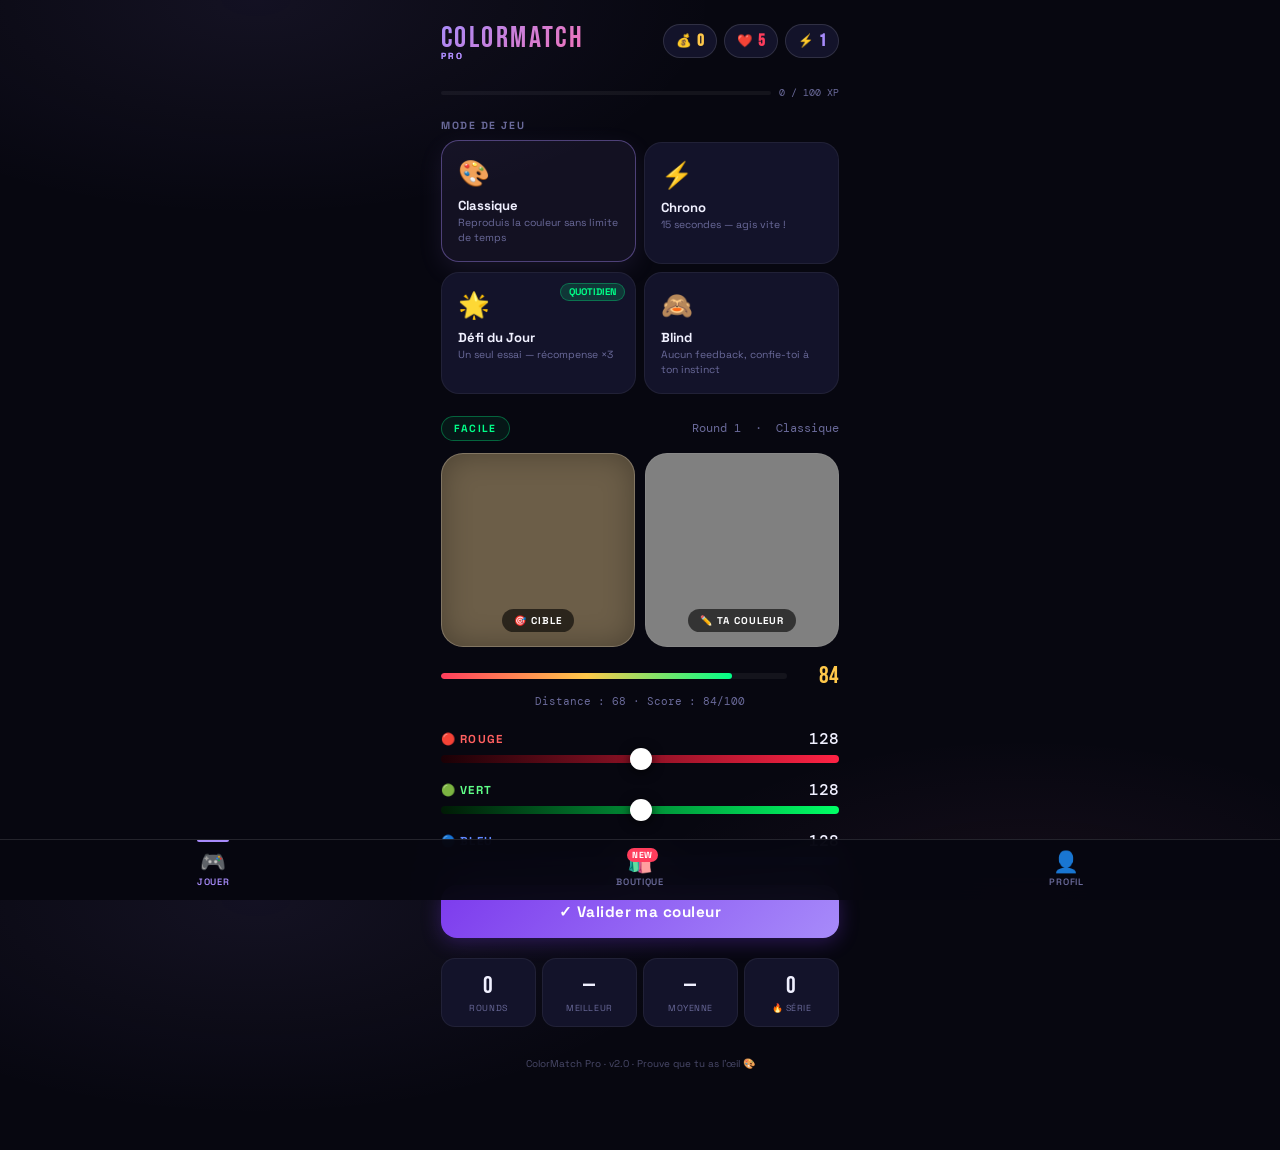
==== index.html @ 4f4c731b "Rename ColorMatch.html to index.html" ====
<!DOCTYPE html>
<html lang="fr">
<head>
<meta charset="UTF-8"/>
<meta name="viewport" content="width=device-width, initial-scale=1.0, maximum-scale=1.0, user-scalable=no"/>
<title>ColorMatch Pro</title>
<link href="https://fonts.googleapis.com/css2?family=Bebas+Neue&family=Space+Grotesk:wght@300;400;500;600;700&family=DM+Mono:wght@400;500&display=swap" rel="stylesheet"/>
<style>
:root{
  --bg:#070710; --surface:#0f0f1e; --card:#13132a; --card2:#1a1a35;
  --border:rgba(255,255,255,0.06); --border2:rgba(255,255,255,0.12);
  --text:#f0f0ff; --muted:#4a4a6a; --muted2:#6a6a9a;
  --gold:#ffc84a; --green:#00ff88; --red:#ff3d5c; --blue:#4a9fff;
  --purple:#a78bfa; --pink:#f472b6; --orange:#fb923c;
  --glow-purple:rgba(167,139,250,0.15);
  --glow-green:rgba(0,255,136,0.15);
}
*,*::before,*::after{box-sizing:border-box;margin:0;padding:0;-webkit-tap-highlight-color:transparent}
html{height:100%;overflow-x:hidden}
body{
  background:var(--bg);color:var(--text);
  font-family:'Space Grotesk',sans-serif;
  min-height:100vh;display:flex;flex-direction:column;align-items:center;
  padding:0;overflow-x:hidden;
  background-image:
    radial-gradient(ellipse 60% 40% at 20% 0%,rgba(167,139,250,0.08) 0%,transparent 60%),
    radial-gradient(ellipse 50% 30% at 80% 100%,rgba(244,114,182,0.06) 0%,transparent 60%);
}

/* ─── NAVIGATION TABS ─── */
.nav-bar{
  position:fixed;bottom:0;left:0;right:0;
  background:rgba(7,7,16,0.95);
  backdrop-filter:blur(20px);
  border-top:1px solid var(--border2);
  display:flex;align-items:stretch;
  padding:0 0 env(safe-area-inset-bottom,0);
  z-index:100;
}
.nav-tab{
  flex:1;display:flex;flex-direction:column;align-items:center;
  justify-content:center;gap:3px;padding:12px 4px;
  cursor:pointer;border:none;background:none;
  color:var(--muted2);font-family:'Space Grotesk',sans-serif;
  font-size:.58rem;font-weight:600;letter-spacing:.08em;text-transform:uppercase;
  transition:color .2s;position:relative;
}
.nav-tab.active{color:var(--purple)}
.nav-tab .n-icon{font-size:1.3rem;line-height:1}
.nav-tab.active::before{
  content:'';position:absolute;top:0;left:50%;transform:translateX(-50%);
  width:32px;height:2px;background:var(--purple);border-radius:0 0 4px 4px;
}
.nav-badge{
  position:absolute;top:8px;right:calc(50% - 18px);
  background:var(--red);color:#fff;font-size:.55rem;font-weight:700;
  padding:1px 5px;border-radius:100px;min-width:16px;text-align:center;
}

/* ─── SCREENS ─── */
.screen{
  width:100%;max-width:430px;min-height:100vh;
  padding:0 16px calc(80px + env(safe-area-inset-bottom,0));
  display:none;flex-direction:column;align-items:center;
}
.screen.active{display:flex}

/* ─── HEADER ─── */
.top-bar{
  width:100%;display:flex;align-items:center;
  justify-content:space-between;
  padding:20px 0 16px;
  margin-bottom:8px;
}
.logo{
  font-family:'Bebas Neue',sans-serif;font-size:1.9rem;
  letter-spacing:.08em;
  background:linear-gradient(135deg,#a78bfa,#f472b6);
  -webkit-background-clip:text;-webkit-text-fill-color:transparent;
  background-clip:text;
}
.logo small{
  font-family:'Space Grotesk',sans-serif;font-size:.55rem;
  letter-spacing:.2em;color:var(--purple);
  -webkit-text-fill-color:var(--purple);
  font-weight:700;display:block;margin-top:-6px;
}
.hud-row{display:flex;gap:7px}
.hud-chip{
  display:flex;align-items:center;gap:5px;
  background:var(--card);border:1px solid var(--border2);
  padding:6px 12px;border-radius:100px;
  font-size:.78rem;font-weight:700;cursor:pointer;
  transition:border-color .2s;
}
.hud-chip:hover{border-color:rgba(255,255,255,0.2)}
.hud-chip span{font-family:'Bebas Neue',sans-serif;font-size:1.05rem}
.gold-v{color:var(--gold)}
.life-v{color:var(--red)}

/* ─── XP BAR ─── */
.xp-wrap{
  width:100%;display:flex;align-items:center;gap:8px;
  margin-bottom:20px;
}
.xp-bar-bg{flex:1;height:4px;background:rgba(255,255,255,0.05);border-radius:100px;overflow:hidden}
.xp-bar-fill{
  height:100%;border-radius:100px;
  background:linear-gradient(90deg,#7c3aed,#a78bfa,#f472b6);
  transition:width .6s cubic-bezier(.4,0,.2,1);
}
.xp-txt{font-size:.65rem;color:var(--muted2);white-space:nowrap;font-family:'DM Mono',monospace}

/* ─── MODE SELECTOR ─── */
.mode-section{width:100%;margin-bottom:22px}
.section-title{
  font-size:.65rem;font-weight:700;letter-spacing:.15em;text-transform:uppercase;
  color:var(--muted2);margin-bottom:10px;
}
.mode-grid{display:grid;grid-template-columns:1fr 1fr;gap:8px}
.mode-card{
  background:var(--card);border:1px solid var(--border);
  border-radius:18px;padding:16px;cursor:pointer;
  transition:border-color .2s,transform .15s,box-shadow .2s;
  position:relative;overflow:hidden;
}
.mode-card:hover,.mode-card.selected{
  border-color:rgba(167,139,250,0.4);
  transform:translateY(-2px);
  box-shadow:0 8px 24px rgba(167,139,250,0.1);
}
.mode-card.selected{background:rgba(167,139,250,0.08)}
.mode-card.locked-mode{opacity:.5;cursor:not-allowed}
.mode-card.locked-mode:hover{transform:none;border-color:var(--border)}
.mode-ico{font-size:1.6rem;margin-bottom:8px}
.mode-name{font-size:.82rem;font-weight:700;margin-bottom:2px}
.mode-desc{font-size:.65rem;color:var(--muted2);line-height:1.4}
.mode-lock{
  position:absolute;top:10px;right:10px;
  background:var(--card2);border:1px solid var(--border);
  border-radius:100px;padding:2px 8px;font-size:.6rem;
  color:var(--gold);font-weight:700;
}
.mode-daily-badge{
  position:absolute;top:10px;right:10px;
  background:rgba(0,255,136,0.15);border:1px solid rgba(0,255,136,0.3);
  border-radius:100px;padding:2px 8px;font-size:.6rem;
  color:var(--green);font-weight:700;
}

/* ─── DIFF BADGE ─── */
.diff-row{
  width:100%;display:flex;align-items:center;justify-content:space-between;
  margin-bottom:12px;
}
.diff-tag{
  font-size:.65rem;font-weight:700;letter-spacing:.12em;text-transform:uppercase;
  padding:5px 12px;border-radius:100px;border:1px solid;
}
.round-tag{font-size:.72rem;color:var(--muted2);font-family:'DM Mono',monospace}

/* ─── ARENA ─── */
.arena{
  width:100%;display:grid;grid-template-columns:1fr 1fr;
  gap:10px;margin-bottom:14px;
}
.color-block{
  border-radius:22px;aspect-ratio:1;
  border:1px solid var(--border);
  display:flex;flex-direction:column;
  align-items:center;justify-content:flex-end;
  padding:14px;overflow:hidden;position:relative;
  transition:border-color .3s,box-shadow .3s;
}
.color-block.target-glow{
  border-color:rgba(255,255,255,0.15);
  box-shadow:inset 0 0 30px rgba(0,0,0,0.3);
}
.color-label{
  font-size:.62rem;font-weight:700;letter-spacing:.1em;text-transform:uppercase;
  background:rgba(0,0,0,.6);backdrop-filter:blur(8px);
  padding:5px 12px;border-radius:100px;color:#fff;
}
.hidden-tile{
  position:absolute;inset:0;
  background:repeating-linear-gradient(45deg,#0f0f1e 0,#0f0f1e 8px,#13132a 8px,#13132a 16px);
  display:flex;align-items:center;justify-content:center;
  font-size:1.6rem;border-radius:22px;
}
/* ─── TIMER BAR ─── */
.timer-wrap{
  width:100%;display:flex;align-items:center;gap:8px;margin-bottom:8px;
}
.timer-bar-bg{flex:1;height:6px;background:rgba(255,255,255,0.05);border-radius:100px;overflow:hidden}
.timer-bar-fill{
  height:100%;border-radius:100px;
  background:linear-gradient(90deg,#ff3d5c,#ffc84a,#00ff88);
  transition:width .1s linear;transform-origin:right;
}
.timer-num{font-family:'Bebas Neue',sans-serif;font-size:1.3rem;min-width:28px;text-align:right}

/* ─── SCORE LIVE ─── */
.score-row{
  width:100%;display:flex;align-items:center;gap:10px;
  margin-bottom:4px;
}
.diff-bar-bg{flex:1;height:6px;background:rgba(255,255,255,0.05);border-radius:100px;overflow:hidden}
.diff-bar-fill{
  height:100%;border-radius:100px;
  background:linear-gradient(90deg,#ff3d5c,#ffc84a,#00ff88);
  transition:width .1s ease;
}
.score-live-num{
  font-family:'Bebas Neue',sans-serif;font-size:1.5rem;
  min-width:42px;text-align:right;transition:color .2s;
}
.score-hint{
  font-size:.7rem;color:var(--muted2);text-align:center;
  width:100%;margin-bottom:20px;font-family:'DM Mono',monospace;
}

/* ─── SLIDERS ─── */
.sliders{width:100%;display:flex;flex-direction:column;gap:16px;margin-bottom:20px}
.slider-row{display:flex;flex-direction:column;gap:6px}
.slider-head{display:flex;justify-content:space-between;align-items:center}
.s-name{font-size:.72rem;font-weight:700;letter-spacing:.1em;text-transform:uppercase}
.s-val{font-family:'DM Mono',monospace;font-size:1rem;font-weight:500;min-width:36px;text-align:right}
.slider-locked{
  height:10px;border-radius:100px;
  background:repeating-linear-gradient(90deg,#13132a 0,#13132a 8px,#1a1a35 8px,#1a1a35 16px);
  display:flex;align-items:center;justify-content:center;
  font-size:.6rem;color:var(--muted);letter-spacing:.08em;
}
input[type=range]{
  -webkit-appearance:none;appearance:none;
  width:100%;height:8px;border-radius:100px;outline:none;cursor:pointer;
}
#sl-r{background:linear-gradient(90deg,#1a0005,#ff2244)}
#sl-g{background:linear-gradient(90deg,#001a05,#00ff66)}
#sl-b{background:linear-gradient(90deg,#00051a,#2244ff)}
input[type=range]::-webkit-slider-thumb{
  -webkit-appearance:none;width:22px;height:22px;
  border-radius:50%;background:#fff;
  box-shadow:0 2px 12px rgba(0,0,0,.8);
  border:2px solid rgba(255,255,255,.3);
  transition:transform .1s;
}
input[type=range]:active::-webkit-slider-thumb{transform:scale(1.2)}

/* ─── BTN VALIDER ─── */
.btn-validate{
  width:100%;
  background:linear-gradient(135deg,#7c3aed,#a78bfa);
  color:#fff;font-family:'Space Grotesk',sans-serif;
  font-weight:700;font-size:.95rem;letter-spacing:.03em;
  padding:17px;border:none;border-radius:16px;cursor:pointer;
  transition:transform .15s,opacity .15s,box-shadow .15s;
  margin-bottom:20px;
  box-shadow:0 4px 20px rgba(124,58,237,0.3);
}
.btn-validate:hover{transform:translateY(-2px);box-shadow:0 8px 28px rgba(124,58,237,0.4)}
.btn-validate:disabled{opacity:.25;cursor:not-allowed;transform:none;box-shadow:none}

/* ─── RESULT CARD ─── */
.result-card{
  display:none;width:100%;
  background:var(--card);border:1px solid var(--border2);
  border-radius:24px;padding:28px 22px;
  margin-bottom:18px;text-align:center;
  animation:slideUp .35s cubic-bezier(.34,1.56,.64,1);
}
.result-card.show{display:block}
@keyframes slideUp{from{opacity:0;transform:translateY(16px) scale(.97)}to{opacity:1;transform:none}}
.r-emoji{font-size:2.8rem;margin-bottom:6px}
.r-score{
  font-family:'Bebas Neue',sans-serif;font-size:5.5rem;line-height:1;
  background:linear-gradient(135deg,#a78bfa,#f472b6);
  -webkit-background-clip:text;-webkit-text-fill-color:transparent;background-clip:text;
}
.r-pts{font-size:.72rem;color:var(--muted2);margin-bottom:10px;font-family:'DM Mono',monospace}
.r-msg{font-size:1rem;font-weight:700;margin-bottom:2px}
.r-sub{font-size:.8rem;color:var(--muted2);margin-bottom:16px}
.r-gains{display:flex;gap:8px;justify-content:center;flex-wrap:wrap;margin-bottom:18px}
.r-gain-pill{
  display:flex;align-items:center;gap:5px;
  background:var(--card2);border:1px solid var(--border2);
  padding:7px 14px;border-radius:100px;
  font-size:.78rem;font-weight:700;
}
.r-swatches{display:flex;gap:16px;justify-content:center;margin-bottom:16px}
.sw-wrap{display:flex;flex-direction:column;align-items:center;gap:5px}
.sw{width:54px;height:54px;border-radius:14px;border:2px solid rgba(255,255,255,.1)}
.sw-lbl{font-size:.58rem;color:var(--muted2)}
.sw-hex{font-size:.6rem;font-family:'DM Mono',monospace;color:var(--muted2)}
.btn-next{
  width:100%;
  background:var(--card2);color:var(--text);
  font-family:'Space Grotesk',sans-serif;font-weight:700;font-size:.88rem;
  padding:14px;border:1px solid var(--border2);border-radius:14px;
  cursor:pointer;transition:background .2s,border-color .2s;
}
.btn-next:hover{background:#1a1a40;border-color:rgba(167,139,250,0.3)}

/* ─── STREAK BADGE ─── */
.streak-row{
  width:100%;display:flex;align-items:center;justify-content:center;
  gap:10px;margin-bottom:16px;
}
.streak-badge{
  display:flex;align-items:center;gap:6px;
  background:rgba(251,146,60,0.1);border:1px solid rgba(251,146,60,0.3);
  padding:7px 16px;border-radius:100px;font-size:.8rem;font-weight:700;
  color:var(--orange);
}
.streak-num{font-family:'Bebas Neue',sans-serif;font-size:1.2rem}

/* ─── STATS SESSION ─── */
.session-stats{
  width:100%;display:grid;grid-template-columns:repeat(4,1fr);gap:6px;
  margin-bottom:20px;
}
.stat-box{
  background:var(--card);border:1px solid var(--border);
  border-radius:14px;padding:12px 8px;text-align:center;
}
.stat-num{font-family:'Bebas Neue',sans-serif;font-size:1.5rem;letter-spacing:.04em}
.stat-lbl{font-size:.55rem;color:var(--muted2);margin-top:2px;letter-spacing:.06em;text-transform:uppercase}

/* ─── BOUTIQUE ─── */
.shop-hero{
  width:100%;background:linear-gradient(135deg,rgba(124,58,237,0.2),rgba(244,114,182,0.1));
  border:1px solid rgba(167,139,250,0.2);border-radius:22px;
  padding:24px;margin-bottom:20px;text-align:center;
}
.shop-hero h2{font-family:'Bebas Neue',sans-serif;font-size:2rem;letter-spacing:.06em;margin-bottom:4px}
.shop-hero p{font-size:.78rem;color:var(--muted2)}

.shop-section{width:100%;margin-bottom:24px}
.shop-section-title{
  font-size:.65rem;font-weight:700;letter-spacing:.15em;text-transform:uppercase;
  color:var(--muted2);margin-bottom:10px;display:flex;align-items:center;gap:8px;
}
.shop-section-title::after{
  content:'';flex:1;height:1px;background:var(--border);
}

.iap-grid{display:grid;grid-template-columns:1fr 1fr;gap:8px}
.iap-card{
  background:var(--card);border:1px solid var(--border);
  border-radius:18px;padding:18px;cursor:pointer;
  transition:transform .15s,border-color .2s,box-shadow .2s;
  text-align:center;position:relative;overflow:hidden;
}
.iap-card:hover{transform:translateY(-3px);border-color:rgba(167,139,250,0.3);box-shadow:0 10px 30px rgba(0,0,0,0.3)}
.iap-card.featured{
  border-color:rgba(252,211,77,0.4);
  background:linear-gradient(135deg,rgba(252,211,77,0.05),var(--card));
  grid-column:1/-1;
}
.iap-badge{
  position:absolute;top:12px;right:12px;
  background:linear-gradient(135deg,#fbbf24,#f59e0b);
  color:#000;font-size:.55rem;font-weight:800;letter-spacing:.08em;
  padding:3px 8px;border-radius:100px;
}
.iap-ico{font-size:2rem;margin-bottom:8px}
.iap-name{font-size:.85rem;font-weight:700;margin-bottom:4px}
.iap-desc{font-size:.68rem;color:var(--muted2);margin-bottom:12px;line-height:1.4}
.iap-price{
  background:linear-gradient(135deg,#7c3aed,#a78bfa);
  color:#fff;font-weight:700;font-size:.85rem;
  padding:9px 20px;border-radius:100px;border:none;
  cursor:pointer;font-family:'Space Grotesk',sans-serif;
  transition:opacity .2s,transform .15s;width:100%;
}
.iap-price:hover{opacity:.9;transform:scale(1.02)}
.iap-price.owned{
  background:rgba(0,255,136,0.1);color:var(--green);
  border:1px solid rgba(0,255,136,0.3);cursor:default;
}
.iap-price:hover.owned{transform:none}

/* ─── SKIN GRID ─── */
.skin-grid{display:grid;grid-template-columns:repeat(3,1fr);gap:8px}
.skin-card{
  background:var(--card);border:1px solid var(--border);
  border-radius:14px;padding:12px;text-align:center;cursor:pointer;
  transition:border-color .2s,transform .15s;
}
.skin-card:hover{transform:translateY(-2px)}
.skin-card.active-skin{border-color:var(--purple);background:rgba(167,139,250,0.08)}
.skin-preview{height:48px;border-radius:10px;margin-bottom:8px;position:relative;overflow:hidden}
.skin-name{font-size:.65rem;font-weight:700;letter-spacing:.06em}
.skin-lock{font-size:.7rem;color:var(--gold)}

/* ─── PROFIL ─── */
.profile-hero{
  width:100%;background:var(--card);border:1px solid var(--border2);
  border-radius:24px;padding:28px;text-align:center;margin-bottom:16px;
}
.profile-avatar{
  width:72px;height:72px;border-radius:50%;
  background:linear-gradient(135deg,#7c3aed,#f472b6);
  margin:0 auto 12px;display:flex;align-items:center;justify-content:center;
  font-size:2rem;border:3px solid rgba(167,139,250,0.3);
}
.profile-name{font-family:'Bebas Neue',sans-serif;font-size:1.6rem;letter-spacing:.06em;margin-bottom:2px}
.profile-title{
  font-size:.7rem;font-weight:700;letter-spacing:.12em;text-transform:uppercase;
  padding:4px 12px;border-radius:100px;display:inline-block;margin-bottom:16px;
}
.profile-stats{
  display:grid;grid-template-columns:repeat(3,1fr);gap:1px;
  background:var(--border);border-radius:14px;overflow:hidden;
}
.p-stat{background:var(--card);padding:16px 8px;text-align:center}
.p-stat-num{font-family:'Bebas Neue',sans-serif;font-size:1.6rem}
.p-stat-lbl{font-size:.58rem;color:var(--muted2);letter-spacing:.06em;text-transform:uppercase}

.achievement-list{width:100%;display:flex;flex-direction:column;gap:8px;margin-bottom:20px}
.ach-card{
  background:var(--card);border:1px solid var(--border);
  border-radius:14px;padding:14px;display:flex;align-items:center;gap:14px;
}
.ach-card.locked-ach{opacity:.4}
.ach-ico{font-size:1.6rem;width:44px;height:44px;background:var(--card2);border-radius:12px;display:flex;align-items:center;justify-content:center;flex-shrink:0}
.ach-info{flex:1}
.ach-name{font-size:.82rem;font-weight:700;margin-bottom:2px}
.ach-desc{font-size:.68rem;color:var(--muted2)}
.ach-reward{font-size:.7rem;color:var(--gold);font-weight:700}

/* ─── LEADERBOARD ─── */
.lb-list{width:100%;display:flex;flex-direction:column;gap:6px}
.lb-row{
  background:var(--card);border:1px solid var(--border);
  border-radius:14px;padding:12px 16px;
  display:flex;align-items:center;gap:12px;
}
.lb-row.lb-me{border-color:rgba(167,139,250,0.35);background:rgba(167,139,250,0.06)}
.lb-rank{font-family:'Bebas Neue',sans-serif;font-size:1.3rem;width:28px;text-align:center}
.lb-rank.gold{color:var(--gold)}
.lb-rank.silver{color:#a0aec0}
.lb-rank.bronze{color:#c47c3e}
.lb-av{width:36px;height:36px;border-radius:50%;display:flex;align-items:center;justify-content:center;font-size:1.1rem;flex-shrink:0}
.lb-info{flex:1}
.lb-name{font-size:.82rem;font-weight:700}
.lb-sub{font-size:.65rem;color:var(--muted2)}
.lb-score{font-family:'Bebas Neue',sans-serif;font-size:1.4rem;color:var(--purple)}

/* ─── OVERLAYS ─── */
.overlay{
  position:fixed;inset:0;background:rgba(0,0,0,.8);
  backdrop-filter:blur(10px);z-index:200;
  opacity:0;pointer-events:none;transition:opacity .3s;
  display:flex;align-items:center;justify-content:center;padding:20px;
}
.overlay.show{opacity:1;pointer-events:auto}
.modal{
  background:var(--card);border:1px solid var(--border2);
  border-radius:28px;padding:32px 24px;width:100%;max-width:360px;
  text-align:center;
  transform:scale(.9) translateY(10px);transition:transform .3s cubic-bezier(.34,1.56,.64,1);
}
.overlay.show .modal{transform:none}
.modal h2{font-family:'Bebas Neue',sans-serif;font-size:2.2rem;letter-spacing:.06em;margin-bottom:6px}
.modal p{font-size:.82rem;color:var(--muted2);margin-bottom:20px;line-height:1.5}
.modal-badge{
  font-size:.7rem;font-weight:700;letter-spacing:.1em;text-transform:uppercase;
  padding:6px 16px;border-radius:100px;display:inline-block;margin-bottom:16px;
}
.modal-btn{
  width:100%;background:linear-gradient(135deg,#7c3aed,#a78bfa);
  color:#fff;font-family:'Space Grotesk',sans-serif;font-weight:700;
  font-size:.9rem;padding:15px;border:none;border-radius:14px;cursor:pointer;
  transition:opacity .2s,transform .15s;margin-bottom:8px;
}
.modal-btn:hover{opacity:.9;transform:translateY(-1px)}
.modal-btn.secondary{
  background:var(--card2);color:var(--text);
  border:1px solid var(--border2);
}
.modal-close{
  font-size:.75rem;color:var(--muted2);cursor:pointer;
  margin-top:8px;display:inline-block;
}

/* ─── PURCHASE MODAL ─── */
.purchase-product{
  background:var(--card2);border:1px solid var(--border2);
  border-radius:18px;padding:20px;margin-bottom:20px;
}
.pp-ico{font-size:3rem;margin-bottom:8px}
.pp-name{font-size:1rem;font-weight:700;margin-bottom:4px}
.pp-desc{font-size:.75rem;color:var(--muted2);line-height:1.4}
.pp-price-big{
  font-family:'Bebas Neue',sans-serif;font-size:2.5rem;
  color:var(--gold);margin:12px 0 4px;
}
.pp-legal{font-size:.6rem;color:var(--muted);line-height:1.4;margin-top:8px}

/* ─── NO LIVES MODAL ─── */
.no-lives-timer{
  font-family:'DM Mono',monospace;font-size:1rem;
  color:var(--orange);margin-bottom:16px;
}

/* ─── TOAST ─── */
.toast{
  position:fixed;top:20px;left:50%;transform:translateX(-50%) translateY(-80px);
  background:var(--card);border:1px solid var(--border2);
  border-radius:14px;padding:12px 20px;
  font-size:.82rem;font-weight:600;
  transition:transform .35s cubic-bezier(.34,1.56,.64,1),opacity .3s;
  z-index:300;white-space:nowrap;opacity:0;
}
.toast.show{transform:translateX(-50%) translateY(0);opacity:1}

footer{
  width:100%;max-width:430px;text-align:center;
  font-size:.62rem;color:var(--muted);
  padding:10px 16px 0;
}

/* ─── CONFETTI ─── */
.confetti-wrap{position:fixed;inset:0;pointer-events:none;z-index:250;overflow:hidden}
.conf-dot{
  position:absolute;width:8px;height:8px;border-radius:50%;
  animation:confDrop 1.2s ease-in forwards;
}
@keyframes confDrop{
  0%{transform:translateY(-10px) rotate(0deg);opacity:1}
  100%{transform:translateY(110vh) rotate(720deg);opacity:0}
}

/* ─── DAILY CHALLENGE SPECIFICS ─── */
.daily-card{
  width:100%;background:linear-gradient(135deg,rgba(0,255,136,0.08),rgba(0,255,136,0.02));
  border:1px solid rgba(0,255,136,0.2);border-radius:22px;padding:20px;
  margin-bottom:16px;
}
.daily-card h3{font-size:.9rem;font-weight:700;color:var(--green);margin-bottom:4px}
.daily-card p{font-size:.75rem;color:var(--muted2)}
.daily-countdown{
  font-family:'DM Mono',monospace;font-size:1rem;
  color:var(--green);margin-top:8px;
}

/* ─── ANIMATIONS ─── */
@keyframes pulse{
  0%,100%{transform:scale(1)}50%{transform:scale(1.05)}
}
.pulse{animation:pulse .5s ease}
@keyframes shake{
  0%,100%{transform:translateX(0)}25%{transform:translateX(-6px)}75%{transform:translateX(6px)}
}
</style>
</head>
<body>

<!-- ═══════════ OVERLAYS ═══════════ -->
<div class="overlay" id="ov-levelup">
  <div class="modal">
    <div style="font-size:3rem;margin-bottom:8px">🎉</div>
    <h2>NIVEAU <span id="toast-lvl"></span> !</h2>
    <p>Tu progresses — la difficulté évolue et de nouvelles récompenses t'attendent.</p>
    <div class="modal-badge" id="toast-diff-tag"></div>
    <br/>
    <button class="modal-btn" onclick="closeOverlay('ov-levelup')">Continuer →</button>
  </div>
</div>

<div class="overlay" id="ov-purchase">
  <div class="modal">
    <div class="purchase-product">
      <div class="pp-ico" id="pp-ico">💎</div>
      <div class="pp-name" id="pp-name">Pack Gemmes</div>
      <div class="pp-desc" id="pp-desc">Description</div>
      <div class="pp-price-big" id="pp-price">1,99 €</div>
    </div>
    <button class="modal-btn" id="pp-confirm-btn" onclick="confirmPurchase()">Acheter maintenant</button>
    <button class="modal-btn secondary" onclick="closeOverlay('ov-purchase')">Annuler</button>
    <p class="pp-legal">En appuyant sur « Acheter maintenant », vous confirmez cet achat. Les achats intégrés sont définitifs et soumis aux CGU. Paiement via votre compte Google Play.</p>
  </div>
</div>

<div class="overlay" id="ov-nolives">
  <div class="modal">
    <div style="font-size:3rem;margin-bottom:8px">❤️</div>
    <h2>Plus de vies !</h2>
    <p>Tu as épuisé tes vies. Attends qu'elles se rechargent ou obtiens-en instantanément.</p>
    <div class="no-lives-timer" id="lives-timer">Prochaine vie dans 00:00</div>
    <button class="modal-btn" onclick="buyLivesFromModal()">💎 Recharger tout (1,99 €)</button>
    <button class="modal-btn secondary" onclick="closeOverlay('ov-nolives');showScreen('shop')">Voir la boutique</button>
    <span class="modal-close" onclick="closeOverlay('ov-nolives')">Continuer à regarder les pubs →</span>
  </div>
</div>

<div class="overlay" id="ov-achievement">
  <div class="modal">
    <div style="font-size:3rem;margin-bottom:10px" id="ach-ico-big">🏅</div>
    <h2>SUCCÈS DÉBLOQUÉ !</h2>
    <div style="font-size:1rem;font-weight:700;margin-bottom:4px" id="ach-name-big"></div>
    <p id="ach-desc-big"></p>
    <div class="r-gains" id="ach-reward-big" style="justify-content:center;margin-bottom:16px"></div>
    <button class="modal-btn" onclick="closeOverlay('ov-achievement')">Super !</button>
  </div>
</div>

<!-- TOAST -->
<div class="toast" id="toast-notif"></div>

<!-- CONFETTI -->
<div class="confetti-wrap" id="confetti-wrap"></div>

<!-- ═══════════ SCREEN: JOUER ═══════════ -->
<div class="screen active" id="screen-play">

  <div class="top-bar">
    <div class="logo">ColorMatch<small>PRO</small></div>
    <div class="hud-row">
      <div class="hud-chip" onclick="showScreen('shop')">
        💰 <span class="hud-val gold-v" id="hud-coins">0</span>
      </div>
      <div class="hud-chip" id="lives-chip" onclick="openNoLivesModal()">
        ❤️ <span class="hud-val life-v" id="hud-lives">5</span>
      </div>
      <div class="hud-chip">
        ⚡ <span class="hud-val" style="color:var(--purple)" id="hud-lvl">1</span>
      </div>
    </div>
  </div>

  <div class="xp-wrap">
    <div class="xp-bar-bg"><div class="xp-bar-fill" id="xp-fill" style="width:0%"></div></div>
    <div class="xp-txt" id="xp-label">0 / 100 XP</div>
  </div>

  <!-- Mode selector -->
  <div class="mode-section">
    <div class="section-title">Mode de jeu</div>
    <div class="mode-grid">
      <div class="mode-card selected" id="mode-classic" onclick="selectMode('classic')">
        <div class="mode-ico">🎨</div>
        <div class="mode-name">Classique</div>
        <div class="mode-desc">Reproduis la couleur sans limite de temps</div>
      </div>
      <div class="mode-card" id="mode-chrono" onclick="selectMode('chrono')">
        <div class="mode-ico">⚡</div>
        <div class="mode-name">Chrono</div>
        <div class="mode-desc">15 secondes — agis vite !</div>
      </div>
      <div class="mode-card" id="mode-daily" onclick="selectMode('daily')">
        <div class="mode-daily-badge">QUOTIDIEN</div>
        <div class="mode-ico">🌟</div>
        <div class="mode-name">Défi du Jour</div>
        <div class="mode-desc">Un seul essai — récompense ×3</div>
      </div>
      <div class="mode-card" id="mode-blind" onclick="selectMode('blind')">
        <div class="mode-ico">🙈</div>
        <div class="mode-name">Blind</div>
        <div class="mode-desc">Aucun feedback, confie-toi à ton instinct</div>
      </div>
    </div>
  </div>

  <div class="diff-row">
    <div class="diff-tag" id="diff-tag">Facile</div>
    <div class="round-tag">Round <span id="round-num">1</span> &nbsp;·&nbsp; <span id="mode-tag">Classique</span></div>
  </div>

  <!-- Streak -->
  <div class="streak-row" id="streak-row" style="display:none">
    <div class="streak-badge">🔥 Série <span class="streak-num" id="streak-num">0</span></div>
  </div>

  <!-- Arena -->
  <div class="arena">
    <div class="color-block target-glow" id="target-block">
      <span class="color-label">🎯 Cible</span>
    </div>
    <div class="color-block" id="attempt-block">
      <span class="color-label">✏️ Ta couleur</span>
    </div>
  </div>

  <!-- Timer (chrono mode) -->
  <div class="timer-wrap" id="timer-wrap" style="display:none">
    <div class="timer-bar-bg"><div class="timer-bar-fill" id="timer-fill" style="width:100%"></div></div>
    <div class="timer-num" id="timer-num">15</div>
  </div>

  <!-- Score live -->
  <div class="score-row">
    <div class="diff-bar-bg"><div class="diff-bar-fill" id="diff-fill" style="width:50%"></div></div>
    <div class="score-live-num" id="live-score">50</div>
  </div>
  <div class="score-hint" id="score-hint">Ajuste les sliders pour te rapprocher</div>

  <!-- Sliders -->
  <div class="sliders" id="sliders-wrap">
    <div class="slider-row" id="row-r">
      <div class="slider-head">
        <span class="s-name" style="color:#ff6060">🔴 Rouge</span>
        <span class="s-val" id="val-r">128</span>
      </div>
      <input type="range" id="sl-r" min="0" max="255" value="128"/>
    </div>
    <div class="slider-row" id="row-g">
      <div class="slider-head">
        <span class="s-name" style="color:#60ff88">🟢 Vert</span>
        <span class="s-val" id="val-g">128</span>
      </div>
      <input type="range" id="sl-g" min="0" max="255" value="128"/>
    </div>
    <div class="slider-row" id="row-b">
      <div class="slider-head">
        <span class="s-name" style="color:#6088ff">🔵 Bleu</span>
        <span class="s-val" id="val-b">128</span>
      </div>
      <input type="range" id="sl-b" min="0" max="255" value="128"/>
    </div>
  </div>

  <button class="btn-validate" id="btn-val" onclick="valider()">✓ Valider ma couleur</button>

  <!-- Result -->
  <div class="result-card" id="result-card">
    <div class="r-emoji" id="r-emoji"></div>
    <div class="r-score" id="r-score"></div>
    <div class="r-pts">/ 100 points</div>
    <div class="r-msg" id="r-msg"></div>
    <div class="r-sub" id="r-sub"></div>
    <div class="r-gains" id="r-gains"></div>
    <div class="r-swatches">
      <div class="sw-wrap"><div class="sw" id="sw-t"></div><div class="sw-lbl">Cible</div><div class="sw-hex" id="sw-t-hex"></div></div>
      <div class="sw-wrap"><div class="sw" id="sw-a"></div><div class="sw-lbl">Ta couleur</div><div class="sw-hex" id="sw-a-hex"></div></div>
    </div>
    <button class="btn-next" id="btn-next-round" onclick="nextRound()">Prochain round →</button>
  </div>

  <!-- Stats -->
  <div class="session-stats">
    <div class="stat-box"><div class="stat-num" id="stat-rounds">0</div><div class="stat-lbl">Rounds</div></div>
    <div class="stat-box"><div class="stat-num" id="stat-best">—</div><div class="stat-lbl">Meilleur</div></div>
    <div class="stat-box"><div class="stat-num" id="stat-avg">—</div><div class="stat-lbl">Moyenne</div></div>
    <div class="stat-box"><div class="stat-num" id="stat-streak">0</div><div class="stat-lbl">🔥 Série</div></div>
  </div>

  <footer>ColorMatch Pro · v2.0 · Prouve que tu as l'œil 🎨</footer>
</div>

<!-- ═══════════ SCREEN: BOUTIQUE ═══════════ -->
<div class="screen" id="screen-shop">

  <div class="top-bar">
    <div class="logo">Boutique<small>ACHATS</small></div>
    <div class="hud-row">
      <div class="hud-chip">💰 <span class="gold-v" style="font-family:'Bebas Neue';font-size:1.05rem" id="shop-coins">0</span></div>
    </div>
  </div>

  <div class="shop-hero">
    <h2>🛍️ Boutique</h2>
    <p>Achète des pièces, des vies et des skins exclusifs pour améliorer ton expérience</p>
  </div>

  <!-- ACHATS IN-APP -->
  <div class="shop-section">
    <div class="shop-section-title">💎 Packs de pièces</div>
    <div class="iap-grid">
      <div class="iap-card featured" onclick="openPurchase('coins_big')">
        <div class="iap-badge">⭐ POPULAIRE</div>
        <div class="iap-ico">💰💰💰</div>
        <div class="iap-name">Pack Explorateur</div>
        <div class="iap-desc">1 000 pièces pour débloquer des skins et boosts</div>
        <button class="iap-price" id="btn-coins_big">0,99 €</button>
      </div>
      <div class="iap-card" onclick="openPurchase('coins_pro')">
        <div class="iap-ico">💎</div>
        <div class="iap-name">Pack Pro</div>
        <div class="iap-desc">3 500 pièces + bonus XP ×2 (24h)</div>
        <button class="iap-price" id="btn-coins_pro">2,49 €</button>
      </div>
      <div class="iap-card" onclick="openPurchase('coins_mega')">
        <div class="iap-ico">🏆</div>
        <div class="iap-name">Pack Légende</div>
        <div class="iap-desc">10 000 pièces + tous les skins Saison 1</div>
        <button class="iap-price" id="btn-coins_mega">5,99 €</button>
      </div>
    </div>
  </div>

  <div class="shop-section">
    <div class="shop-section-title">❤️ Vies & Boosts</div>
    <div class="iap-grid">
      <div class="iap-card" onclick="openPurchase('lives_refill')">
        <div class="iap-ico">❤️</div>
        <div class="iap-name">Recharge de vies</div>
        <div class="iap-desc">5 vies instantanément</div>
        <button class="iap-price" id="btn-lives_refill">1,99 €</button>
      </div>
      <div class="iap-card" onclick="openPurchase('lives_infinite')">
        <div class="iap-ico">♾️</div>
        <div class="iap-name">Vies infinies</div>
        <div class="iap-desc">72 heures de jeu sans limite</div>
        <button class="iap-price" id="btn-lives_infinite">3,49 €</button>
      </div>
      <div class="iap-card" onclick="openPurchase('xp_boost')">
        <div class="iap-ico">⚡</div>
        <div class="iap-name">Boost XP ×3</div>
        <div class="iap-desc">Triple ton XP pendant 48h</div>
        <button class="iap-price" id="btn-xp_boost">1,49 €</button>
      </div>
      <div class="iap-card" onclick="openPurchase('no_ads')">
        <div class="iap-ico">🚫</div>
        <div class="iap-name">Sans publicités</div>
        <div class="iap-desc">Retire toutes les pubs définitivement</div>
        <button class="iap-price" id="btn-no_ads">4,99 €</button>
      </div>
    </div>
  </div>

  <div class="shop-section">
    <div class="shop-section-title">🎨 Skins d'arène (pièces)</div>
    <div class="skin-grid" id="skin-grid"></div>
  </div>

  <footer>Les achats intégrés sont traités par Google Play. Non remboursables sauf défaut.</footer>
</div>

<!-- ═══════════ SCREEN: PROFIL ═══════════ -->
<div class="screen" id="screen-profile">

  <div class="top-bar">
    <div class="logo">Profil<small>STATS</small></div>
  </div>

  <div class="profile-hero">
    <div class="profile-avatar" id="p-avatar">🎨</div>
    <div class="profile-name" id="p-name">JOUEUR</div>
    <div class="profile-title" id="p-title"></div>
    <div class="profile-stats">
      <div class="p-stat">
        <div class="p-stat-num" id="p-rounds">0</div>
        <div class="p-stat-lbl">Rounds</div>
      </div>
      <div class="p-stat">
        <div class="p-stat-num" id="p-best">—</div>
        <div class="p-stat-lbl">Meilleur</div>
      </div>
      <div class="p-stat">
        <div class="p-stat-num" id="p-avg">—</div>
        <div class="p-stat-lbl">Moyenne</div>
      </div>
    </div>
  </div>

  <div class="shop-section">
    <div class="shop-section-title">🏅 Succès</div>
    <div class="achievement-list" id="achievement-list"></div>
  </div>

  <div class="shop-section">
    <div class="shop-section-title">🏆 Classement</div>
    <div class="lb-list" id="lb-list"></div>
  </div>

</div>

<!-- ═══════════ NAV BAR ═══════════ -->
<nav class="nav-bar">
  <button class="nav-tab active" id="nav-play" onclick="showScreen('play')">
    <span class="n-icon">🎮</span>JOUER
  </button>
  <button class="nav-tab" id="nav-shop" onclick="showScreen('shop')">
    <span class="n-icon">🛍️</span>BOUTIQUE
    <span class="nav-badge" id="shop-badge">NEW</span>
  </button>
  <button class="nav-tab" id="nav-profile" onclick="showScreen('profile')">
    <span class="n-icon">👤</span>PROFIL
  </button>
</nav>

<script>
// ═══════════════════════════════════════════════════════
//  CONFIG
// ═══════════════════════════════════════════════════════
const LEVELS = [
  {xp:100,  label:'Facile',        col:'#00ff88', locked:[],           hint:true,  coins:10},
  {xp:250,  label:'Normal',        col:'#ffc84a', locked:[],           hint:true,  coins:15},
  {xp:450,  label:'Intermédiaire', col:'#fb923c', locked:['b'],        hint:true,  coins:22},
  {xp:700,  label:'Difficile',     col:'#ff3d5c', locked:['b'],        hint:false, coins:30},
  {xp:1000, label:'Expert',        col:'#f472b6', locked:['g','b'],    hint:false, coins:42},
  {xp:1400, label:'Maître',        col:'#a78bfa', locked:['g','b'],    hint:false, coins:60},
  {xp:9999, label:'Légendaire',    col:'#ff4ecd', locked:['r','g','b'],hint:false, coins:80},
];

const SKINS = [
  {id:'classic', name:'Classique', price:0,    preview:['#1a1a3a','#0f0f20'], gradient:'linear-gradient(135deg,#1a1a3a,#0f0f20)'},
  {id:'sunset',  name:'Coucher',   price:200,  preview:['#ff6b35','#f7931e'], gradient:'linear-gradient(135deg,#ff6b35,#f7931e,#fcb045)'},
  {id:'ocean',   name:'Océan',     price:200,  preview:['#0575e6','#021b79'], gradient:'linear-gradient(135deg,#0575e6,#021b79)'},
  {id:'forest',  name:'Forêt',     price:350,  preview:['#1a3a1a','#2d6a4f'], gradient:'linear-gradient(135deg,#1a3a1a,#2d6a4f,#52b788)'},
  {id:'candy',   name:'Candy',     price:350,  preview:['#fc5c7d','#6a3093'], gradient:'linear-gradient(135deg,#fc5c7d,#6a3093)'},
  {id:'aurora',  name:'Aurora',    price:500,  preview:['#00c3ff','#ffff1c'], gradient:'linear-gradient(135deg,#00c3ff,#00ff88,#ffff1c)'},
  {id:'night',   name:'Cosmos',    price:500,  preview:['#0f0c29','#302b63'], gradient:'linear-gradient(135deg,#0f0c29,#302b63,#24243e)'},
  {id:'fire',    name:'Inferno',   price:800,  preview:['#ff416c','#ff4b2b'], gradient:'linear-gradient(135deg,#ff416c,#ff4b2b)'},
  {id:'legend',  name:'Légende',   price:1200, preview:['#ffd700','#ff6b35'], gradient:'linear-gradient(135deg,#ffd700,#ff6b35,#ff416c)'},
];

const IAP = {
  coins_big:     {ico:'💰', name:'Pack Explorateur', desc:'1 000 pièces pour débloquer des skins et boosts', price:'0,99 €', action:()=>{STATE.coins+=1000;showToast('💰 +1 000 pièces ajoutées !');}},
  coins_pro:     {ico:'💎', name:'Pack Pro',         desc:'3 500 pièces + bonus XP ×2 pendant 24h',          price:'2,49 €', action:()=>{STATE.coins+=3500;STATE.xpBoostUntil=Date.now()+86400000;showToast('💎 +3 500 pièces + XP×2 !');}},
  coins_mega:    {ico:'🏆', name:'Pack Légende',     desc:'10 000 pièces + tous les skins Saison 1',          price:'5,99 €', action:()=>{STATE.coins+=10000;['sunset','ocean','forest','candy'].forEach(s=>unlockSkin(s));showToast('🏆 10 000 pièces + 4 skins !');}},
  lives_refill:  {ico:'❤️', name:'Recharge de vies',desc:'5 vies instantanément',                             price:'1,99 €', action:()=>{STATE.lives=Math.min(5,STATE.lives+5);renderHUD();showToast('❤️ Vies rechargées !');}},
  lives_infinite:{ico:'♾️', name:'Vies infinies',    desc:'72 heures sans limite de vies',                    price:'3,49 €', action:()=>{STATE.infiniteLivesUntil=Date.now()+259200000;showToast('♾️ Vies infinies 72h !');}},
  xp_boost:      {ico:'⚡', name:'Boost XP ×3',      desc:'Triple ton XP pendant 48h',                       price:'1,49 €', action:()=>{STATE.xpBoostUntil=Date.now()+172800000;STATE.xpBoostMult=3;showToast('⚡ XP ×3 actif 48h !');}},
  no_ads:        {ico:'🚫', name:'Sans publicités',  desc:'Retire toutes les pubs définitivement',            price:'4,99 €', action:()=>{STATE.noAds=true;showToast('🚫 Publicités supprimées !');},isOneTime:true},
};

const ACHIEVEMENTS = [
  {id:'first_blood',  ico:'🎯', name:'Premier sang',     desc:'Complète ton premier round',       reward:{xp:50,coins:20},   condition:s=>s.totalRounds>=1},
  {id:'sharp_eye',    ico:'👁️', name:'Œil de lynx',      desc:'Obtiens un score de 90+',          reward:{xp:100,coins:50},  condition:s=>s.bestScore>=90},
  {id:'perfectionist',ico:'💎', name:'Perfectionniste',  desc:'Obtiens un score parfait de 100',  reward:{xp:300,coins:200}, condition:s=>s.bestScore>=100},
  {id:'on_fire',      ico:'🔥', name:'En feu',           desc:'Enchaîne 5 scores de 80+ d\'affilée',reward:{xp:150,coins:75}, condition:s=>s.maxStreak>=5},
  {id:'veteran',      ico:'🏅', name:'Vétéran',          desc:'Joue 50 rounds',                   reward:{xp:200,coins:100}, condition:s=>s.totalRounds>=50},
  {id:'centurion',    ico:'🎖️', name:'Centurion',        desc:'Joue 100 rounds',                  reward:{xp:500,coins:300}, condition:s=>s.totalRounds>=100},
  {id:'rich',         ico:'💰', name:'Millionnaire',     desc:'Accumule 1 000 pièces',             reward:{xp:150,coins:0},   condition:s=>s.totalCoinsEarned>=1000},
  {id:'legendary',    ico:'🌟', name:'Légendaire',        desc:'Atteins le niveau Légendaire',      reward:{xp:500,coins:500}, condition:s=>s.level>=6},
];

const LEADERBOARD_MOCK = [
  {name:'Maxime_R',  emoji:'🦊', score:98, rounds:240, bg:'#ff6b35'},
  {name:'Léa_D',     emoji:'🐺', score:96, rounds:180, bg:'#a78bfa'},
  {name:'Jonas_V',   emoji:'🦁', score:94, rounds:320, bg:'#ffc84a'},
  {name:'Chloé_M',   emoji:'🐯', score:91, rounds:150, bg:'#f472b6'},
  {name:'Tom_B',     emoji:'🦅', score:89, rounds:270, bg:'#4a9fff'},
];

// ═══════════════════════════════════════════════════════
//  STATE
// ═══════════════════════════════════════════════════════
function loadState(){
  try{
    const s=JSON.parse(localStorage.getItem('cmp3_state')||'{}');
    return{
      coins:s.coins??0, xp:s.xp??0, level:s.level??0,
      round:s.round??1, bestScore:s.bestScore??0,
      scores:s.scores??[], lives:s.lives??5,
      lastLifeRegen:s.lastLifeRegen??Date.now(),
      streak:s.streak??0, maxStreak:s.maxStreak??0,
      totalRounds:s.totalRounds??0,
      totalCoinsEarned:s.totalCoinsEarned??0,
      achievements:s.achievements??[],
      ownedSkins:s.ownedSkins??['classic'],
      activeSkin:s.activeSkin??'classic',
      infiniteLivesUntil:s.infiniteLivesUntil??0,
      xpBoostUntil:s.xpBoostUntil??0, xpBoostMult:s.xpBoostMult??1,
      noAds:s.noAds??false,
      dailyDone:s.dailyDone??null,
    };
  }catch(e){
    return{coins:0,xp:0,level:0,round:1,bestScore:0,scores:[],lives:5,
      lastLifeRegen:Date.now(),streak:0,maxStreak:0,totalRounds:0,
      totalCoinsEarned:0,achievements:[],ownedSkins:['classic'],
      activeSkin:'classic',infiniteLivesUntil:0,xpBoostUntil:0,
      xpBoostMult:1,noAds:false,dailyDone:null};
  }
}
function saveState(){localStorage.setItem('cmp3_state',JSON.stringify(STATE));}

let STATE=loadState();
let TARGET=randColor(),uR=128,uG=128,uB=128,validated=false;
let currentMode='classic';
let timerInterval=null,timerLeft=15;
let pendingPurchaseId=null;

// ═══════════════════════════════════════════════════════
//  SCREEN NAV
// ═══════════════════════════════════════════════════════
function showScreen(name){
  document.querySelectorAll('.screen').forEach(s=>s.classList.remove('active'));
  document.querySelectorAll('.nav-tab').forEach(t=>t.classList.remove('active'));
  document.getElementById('screen-'+name).classList.add('active');
  document.getElementById('nav-'+name)?.classList.add('active');
  if(name==='shop'){renderShop();}
  if(name==='profile'){renderProfile();}
  if(name==='play'){renderAll();}
  window.scrollTo(0,0);
  // Remove badge on first shop visit
  if(name==='shop') document.getElementById('shop-badge').style.display='none';
}

// ═══════════════════════════════════════════════════════
//  UTILS
// ═══════════════════════════════════════════════════════
function randColor(){
  return{r:Math.floor(Math.random()*210)+25,g:Math.floor(Math.random()*210)+25,b:Math.floor(Math.random()*210)+25};
}
function rgb(c){return `rgb(${c.r},${c.g},${c.b})`;}
function toHex(c){return '#'+[c.r,c.g,c.b].map(x=>x.toString(16).padStart(2,'0')).join('');}
function calcScore(t,a){
  const d=Math.sqrt((t.r-a.r)**2+(t.g-a.g)**2+(t.b-a.b)**2);
  return Math.max(0,Math.round((1-d/Math.sqrt(3*255**2))*100));
}
function curLevel(){return LEVELS[Math.min(STATE.level,LEVELS.length-1)];}
function scoreMsg(s){
  if(s===100) return{emoji:'🏆',msg:'PARFAIT !',      sub:'Score légendaire. Tu es inarrêtable.'};
  if(s>=95)   return{emoji:'🎯',msg:'Quasi parfait !',sub:'Précision absolue. Impressionnant.'};
  if(s>=85)   return{emoji:'🔥',msg:'Excellent !',    sub:'Tu as vraiment l\'œil.'};
  if(s>=70)   return{emoji:'👍',msg:'Bien joué !',    sub:'Continue comme ça !'};
  if(s>=50)   return{emoji:'😅',msg:'Pas mal…',       sub:'Encore un effort !'};
  return             {emoji:'😬',msg:'Raté !',          sub:'Réessaie — tu vas y arriver.'};
}
function hasInfiniteLives(){return Date.now()<STATE.infiniteLivesUntil;}
function xpMult(){return Date.now()<STATE.xpBoostUntil?STATE.xpBoostMult:1;}
function isDailyDone(){
  const today=new Date().toDateString();
  return STATE.dailyDone===today;
}
function markDailyDone(){STATE.dailyDone=new Date().toDateString();saveState();}

// ═══════════════════════════════════════════════════════
//  LIVES REGEN
// ═══════════════════════════════════════════════════════
const LIFE_REGEN_MS=5*60*1000; // 5 min par vie
function regenLives(){
  if(hasInfiniteLives()) return;
  if(STATE.lives>=5) return;
  const elapsed=Date.now()-STATE.lastLifeRegen;
  const gained=Math.floor(elapsed/LIFE_REGEN_MS);
  if(gained>0){
    STATE.lives=Math.min(5,STATE.lives+gained);
    STATE.lastLifeRegen+=gained*LIFE_REGEN_MS;
    saveState();
  }
}
function nextLifeIn(){
  const remaining=LIFE_REGEN_MS-(Date.now()-STATE.lastLifeRegen);
  const m=Math.floor(remaining/60000);
  const s=Math.floor((remaining%60000)/1000);
  return `${m.toString().padStart(2,'0')}:${s.toString().padStart(2,'0')}`;
}
setInterval(()=>{regenLives();renderHUD();},5000);
regenLives();

// ═══════════════════════════════════════════════════════
//  OVERLAYS
// ═══════════════════════════════════════════════════════
function openOverlay(id){document.getElementById(id).classList.add('show');}
function closeOverlay(id){document.getElementById(id).classList.remove('show');}

function openNoLivesModal(){
  if(hasInfiniteLives()|| STATE.lives>0) return;
  document.getElementById('lives-timer').textContent='Prochaine vie dans '+nextLifeIn();
  openOverlay('ov-nolives');
}
function buyLivesFromModal(){
  closeOverlay('ov-nolives');
  openPurchase('lives_refill');
}

function showLevelUp(){
  const lv=curLevel();
  document.getElementById('toast-lvl').textContent=STATE.level+1;
  const tag=document.getElementById('toast-diff-tag');
  tag.textContent=lv.label;
  tag.style.color=lv.col;
  tag.style.background=lv.col+'22';
  tag.style.border=`1px solid ${lv.col}44`;
  openOverlay('ov-levelup');
}

function showAchievement(ach){
  document.getElementById('ach-ico-big').textContent=ach.ico;
  document.getElementById('ach-name-big').textContent=ach.name;
  document.getElementById('ach-desc-big').textContent=ach.desc;
  document.getElementById('ach-reward-big').innerHTML=
    `<div class="r-gain-pill">⚡ +${ach.reward.xp} XP</div>`+
    (ach.reward.coins?`<div class="r-gain-pill">💰 +${ach.reward.coins} pièces</div>`:'');
  openOverlay('ov-achievement');
}

// ═══════════════════════════════════════════════════════
//  TOAST
// ═══════════════════════════════════════════════════════
let toastTimer=null;
function showToast(msg,dur=2500){
  const t=document.getElementById('toast-notif');
  t.textContent=msg;t.classList.add('show');
  clearTimeout(toastTimer);
  toastTimer=setTimeout(()=>t.classList.remove('show'),dur);
}

// ═══════════════════════════════════════════════════════
//  CONFETTI
// ═══════════════════════════════════════════════════════
function spawnConfetti(){
  const wrap=document.getElementById('confetti-wrap');
  wrap.innerHTML='';
  const colors=['#a78bfa','#f472b6','#ffc84a','#00ff88','#ff3d5c','#4a9fff'];
  for(let i=0;i<40;i++){
    const d=document.createElement('div');
    d.className='conf-dot';
    d.style.left=Math.random()*100+'vw';
    d.style.top='-10px';
    d.style.background=colors[Math.floor(Math.random()*colors.length)];
    d.style.animationDelay=(Math.random()*0.8)+'s';
    d.style.animationDuration=(0.8+Math.random()*0.8)+'s';
    d.style.width=d.style.height=(6+Math.random()*8)+'px';
    wrap.appendChild(d);
  }
  setTimeout(()=>wrap.innerHTML='',2500);
}

// ═══════════════════════════════════════════════════════
//  SHOP / SKINS
// ═══════════════════════════════════════════════════════
function unlockSkin(id){
  if(!STATE.ownedSkins.includes(id)) STATE.ownedSkins.push(id);
}

function openPurchase(id){
  pendingPurchaseId=id;
  const p=IAP[id];
  document.getElementById('pp-ico').textContent=p.ico;
  document.getElementById('pp-name').textContent=p.name;
  document.getElementById('pp-desc').textContent=p.desc;
  document.getElementById('pp-price').textContent=p.price;
  const btn=document.getElementById('pp-confirm-btn');
  btn.textContent=`Acheter — ${p.price}`;
  if(p.isOneTime && STATE.noAds){
    btn.textContent='Déjà acheté ✓';
    btn.style.background='rgba(0,255,136,0.1)';
    btn.style.color='var(--green)';
  } else {
    btn.style.background='';btn.style.color='';
  }
  openOverlay('ov-purchase');
}

function confirmPurchase(){
  if(!pendingPurchaseId) return;
  const p=IAP[pendingPurchaseId];
  p.action();
  saveState();
  closeOverlay('ov-purchase');
  renderHUD();
  renderShop();
}

function buySkin(skinId){
  const skin=SKINS.find(s=>s.id===skinId);
  if(!skin) return;
  if(STATE.ownedSkins.includes(skinId)){
    STATE.activeSkin=skinId;saveState();
    renderShop();showToast('🎨 Skin activé !');return;
  }
  if(STATE.coins>=skin.price){
    STATE.coins-=skin.price;
    unlockSkin(skinId);STATE.activeSkin=skinId;
    saveState();renderShop();renderHUD();
    showToast(`🎨 Skin "${skin.name}" activé !`);
  } else {
    showToast('💰 Pas assez de pièces !');
  }
}

function renderShop(){
  document.getElementById('shop-coins').textContent=STATE.coins;
  // Skins
  const grid=document.getElementById('skin-grid');
  grid.innerHTML=SKINS.map(sk=>{
    const owned=STATE.ownedSkins.includes(sk.id);
    const active=STATE.activeSkin===sk.id;
    return`<div class="skin-card ${active?'active-skin':''}" onclick="buySkin('${sk.id}')">
      <div class="skin-preview" style="background:${sk.gradient}">
        ${active?'<div style="position:absolute;bottom:4px;right:4px;font-size:.7rem;background:rgba(0,0,0,.6);border-radius:100px;padding:1px 6px;color:var(--green)">✓</div>':''}
      </div>
      <div class="skin-name">${sk.name}</div>
      <div class="skin-lock">${owned?'<span style="color:var(--green)">✓ Possédé</span>':sk.price===0?'Gratuit':'💰 '+sk.price}</div>
    </div>`;
  }).join('');
}

// ═══════════════════════════════════════════════════════
//  PROFILE / ACHIEVEMENTS
// ═══════════════════════════════════════════════════════
function checkAchievements(){
  ACHIEVEMENTS.forEach(ach=>{
    if(!STATE.achievements.includes(ach.id) && ach.condition(STATE)){
      STATE.achievements.push(ach.id);
      STATE.xp+=ach.reward.xp;
      STATE.coins+=ach.reward.coins;
      STATE.totalCoinsEarned+=ach.reward.coins;
      saveState();
      setTimeout(()=>showAchievement(ach),600);
    }
  });
}

function renderProfile(){
  const lv=curLevel();
  document.getElementById('p-title').textContent=lv.label;
  document.getElementById('p-title').style.color=lv.col;
  document.getElementById('p-title').style.background=lv.col+'20';
  document.getElementById('p-title').style.border=`1px solid ${lv.col}44`;
  document.getElementById('p-rounds').textContent=STATE.totalRounds;
  document.getElementById('p-best').textContent=STATE.bestScore||'—';
  const avg=STATE.scores.length?Math.round(STATE.scores.reduce((a,b)=>a+b,0)/STATE.scores.length):null;
  document.getElementById('p-avg').textContent=avg!==null?avg:'—';

  // Achievements
  const list=document.getElementById('achievement-list');
  list.innerHTML=ACHIEVEMENTS.map(ach=>{
    const done=STATE.achievements.includes(ach.id);
    return`<div class="ach-card ${done?'':'locked-ach'}">
      <div class="ach-ico">${ach.ico}</div>
      <div class="ach-info">
        <div class="ach-name">${ach.name}</div>
        <div class="ach-desc">${ach.desc}</div>
        <div class="ach-reward">${done?'✓ Obtenu':'💰 +'+ach.reward.coins+' · ⚡ +'+ach.reward.xp+' XP'}</div>
      </div>
    </div>`;
  }).join('');

  // Leaderboard
  const avg2=STATE.scores.length?Math.round(STATE.scores.reduce((a,b)=>a+b,0)/STATE.scores.length):0;
  const myEntry={name:'Toi',emoji:'🎨',score:STATE.bestScore||0,rounds:STATE.totalRounds,bg:'#a78bfa',isMe:true};
  const allEntries=[...LEADERBOARD_MOCK.map(e=>({...e,isMe:false})),myEntry]
    .sort((a,b)=>b.score-a.score);

  const rankColors=['gold','silver','bronze'];
  document.getElementById('lb-list').innerHTML=allEntries.map((e,i)=>{
    return`<div class="lb-row ${e.isMe?'lb-me':''}">
      <div class="lb-rank ${rankColors[i]||''}">${i+1}</div>
      <div class="lb-av" style="background:${e.bg}20;border:1px solid ${e.bg}44">${e.emoji}</div>
      <div class="lb-info">
        <div class="lb-name">${e.name}${e.isMe?' (toi)':''}</div>
        <div class="lb-sub">${e.rounds} rounds joués</div>
      </div>
      <div class="lb-score">${e.score}</div>
    </div>`;
  }).join('');
}

// ═══════════════════════════════════════════════════════
//  RENDER HUD / UI
// ═══════════════════════════════════════════════════════
function renderHUD(){
  document.getElementById('hud-coins').textContent=STATE.coins;
  document.getElementById('hud-lives').textContent=hasInfiniteLives()?'∞':STATE.lives;
  document.getElementById('hud-lvl').textContent=STATE.level+1;
}

function renderAll(){
  const lv=curLevel();
  renderHUD();

  const prevXP=STATE.level>0?LEVELS[STATE.level-1].xp:0;
  const nextXP=lv.xp;
  const pct=Math.min(100,Math.round((STATE.xp-prevXP)/(nextXP-prevXP)*100));
  document.getElementById('xp-fill').style.width=pct+'%';
  document.getElementById('xp-label').textContent=`${STATE.xp-prevXP} / ${nextXP-prevXP} XP`;

  const tag=document.getElementById('diff-tag');
  tag.textContent=lv.label;
  tag.style.color=lv.col;
  tag.style.borderColor=lv.col+'55';
  tag.style.background=lv.col+'11';

  document.getElementById('round-num').textContent=STATE.round;
  document.getElementById('mode-tag').textContent=
    {classic:'Classique',chrono:'Chrono',daily:'Quotidien',blind:'Blind'}[currentMode];

  document.getElementById('stat-rounds').textContent=STATE.totalRounds;
  document.getElementById('stat-best').textContent=STATE.bestScore||'—';
  const avg=STATE.scores.length?Math.round(STATE.scores.reduce((a,b)=>a+b,0)/STATE.scores.length):null;
  document.getElementById('stat-avg').textContent=avg!==null?avg:'—';
  document.getElementById('stat-streak').textContent=STATE.maxStreak;

  // Streak
  if(STATE.streak>=3){
    document.getElementById('streak-row').style.display='flex';
    document.getElementById('streak-num').textContent=STATE.streak;
  } else {
    document.getElementById('streak-row').style.display='none';
  }

  renderSliders(lv.locked,lv.hint);
}

function renderSliders(locked,hint){
  ['r','g','b'].forEach(ch=>{
    const row=document.getElementById(`row-${ch}`);
    const slider=document.getElementById(`sl-${ch}`);
    const val=document.getElementById(`val-${ch}`);
    const isLocked=locked.includes(ch)||(currentMode==='blind'&&ch!=='r');

    const old=row.querySelector('.slider-locked');
    if(old) old.remove();
    if(slider) slider.style.display='';

    if(isLocked){
      slider.style.display='none';
      val.textContent='?';
      const div=document.createElement('div');
      div.className='slider-locked';
      div.textContent=currentMode==='blind'?'🙈 MODE BLIND — INSTINCT ONLY':'🔒 NIVEAU INSUFFISANT';
      row.appendChild(div);
    } else {
      val.textContent=ch==='r'?uR:ch==='g'?uG:uB;
    }
  });

  const isBlind=currentMode==='blind';
  if(!hint||isBlind){
    document.getElementById('score-hint').textContent=isBlind?'🙈 Aucun feedback — fais confiance à ton œil':'🙈 Score masqué à ce niveau';
    document.getElementById('diff-fill').style.width='0';
    document.getElementById('live-score').textContent='?';
  }
}

// ═══════════════════════════════════════════════════════
//  MODE SELECTION
// ═══════════════════════════════════════════════════════
function selectMode(m){
  if(m==='daily'&&isDailyDone()){
    showToast('✅ Défi déjà complété aujourd\'hui !');return;
  }
  currentMode=m;
  document.querySelectorAll('.mode-card').forEach(c=>c.classList.remove('selected'));
  document.getElementById('mode-'+m).classList.add('selected');

  // Timer bar
  const tw=document.getElementById('timer-wrap');
  if(m==='chrono'){tw.style.display='flex';}
  else{tw.style.display='none';clearInterval(timerInterval);}

  // Reset round
  nextRound(true);
}

// ═══════════════════════════════════════════════════════
//  SLIDERS
// ═══════════════════════════════════════════════════════
['r','g','b'].forEach(ch=>{
  document.getElementById(`sl-${ch}`).addEventListener('input',function(){
    const v=parseInt(this.value);
    if(ch==='r')uR=v;if(ch==='g')uG=v;if(ch==='b')uB=v;
    document.getElementById(`val-${ch}`).textContent=v;
    updateAttempt();
  });
});

function updateAttempt(){
  const attempt={r:uR,g:uG,b:uB};
  const skin=SKINS.find(s=>s.id===STATE.activeSkin)||SKINS[0];
  document.getElementById('attempt-block').style.background=rgb(attempt);

  const lv=curLevel();
  const s=calcScore(TARGET,attempt);
  const isBlind=currentMode==='blind';

  if(lv.hint && !isBlind){
    document.getElementById('diff-fill').style.width=s+'%';
    const el=document.getElementById('live-score');
    el.textContent=s;
    el.style.color=s>=90?'var(--green)':s>=70?'var(--gold)':'var(--red)';
    const dist=Math.round(Math.sqrt((TARGET.r-uR)**2+(TARGET.g-uG)**2+(TARGET.b-uB)**2));
    document.getElementById('score-hint').textContent=dist===0?'✨ Correspondance parfaite !':
      `Distance : ${dist} · Score : ${s}/100`;
  }
}

// ═══════════════════════════════════════════════════════
//  TIMER (CHRONO MODE)
// ═══════════════════════════════════════════════════════
function startTimer(){
  clearInterval(timerInterval);
  timerLeft=15;
  document.getElementById('timer-fill').style.width='100%';
  document.getElementById('timer-num').textContent='15';

  timerInterval=setInterval(()=>{
    timerLeft--;
    const pct=(timerLeft/15)*100;
    document.getElementById('timer-fill').style.width=pct+'%';
    document.getElementById('timer-num').textContent=timerLeft;
    document.getElementById('timer-num').style.color=timerLeft<=5?'var(--red)':'var(--text)';
    if(timerLeft<=0){
      clearInterval(timerInterval);
      if(!validated) valider(true);
    }
  },1000);
}

// ═══════════════════════════════════════════════════════
//  VALIDER
// ═══════════════════════════════════════════════════════
function valider(autoSubmit=false){
  if(validated) return;

  // Lives check
  if(!hasInfiniteLives() && STATE.lives<=0){
    openNoLivesModal();return;
  }

  validated=true;
  clearInterval(timerInterval);
  document.getElementById('btn-val').disabled=true;

  const lv=curLevel();
  const attempt={r:uR,g:uG,b:uB};
  const score=calcScore(TARGET,attempt);

  // Multipliers
  const mult=currentMode==='daily'?3:currentMode==='blind'?1.5:1;
  const xpMul=xpMult();
  const baseXP=Math.round(score*0.8+(score>=80?20:0)+(score>=95?30:0));
  const xpGain=Math.round(baseXP*mult*xpMul);
  const coinsGain=score>=50?Math.round(lv.coins*(score/100)*2*mult):0;

  // Streak
  if(score>=70){STATE.streak++;} else {STATE.streak=0;}
  if(STATE.streak>STATE.maxStreak) STATE.maxStreak=STATE.streak;

  // Use a life
  if(!hasInfiniteLives()) STATE.lives=Math.max(0,STATE.lives-1);

  const prevLevel=STATE.level;
  STATE.xp+=xpGain;
  STATE.coins+=coinsGain;
  STATE.totalCoinsEarned+=coinsGain;
  STATE.scores.push(score);
  STATE.totalRounds++;
  if(score>STATE.bestScore) STATE.bestScore=score;

  // Level up
  let leveledUp=false;
  while(STATE.level<LEVELS.length-1 && STATE.xp>=LEVELS[STATE.level].xp){
    STATE.level++;leveledUp=true;
  }
  if(currentMode==='daily') markDailyDone();
  saveState();

  // Result UI
  const{emoji,msg,sub}=scoreMsg(score);
  document.getElementById('r-emoji').textContent=emoji;
  document.getElementById('r-score').textContent=score;
  document.getElementById('r-msg').textContent=msg;
  document.getElementById('r-sub').textContent=sub;
  document.getElementById('sw-t').style.background=rgb(TARGET);
  document.getElementById('sw-a').style.background=rgb(attempt);
  document.getElementById('sw-t-hex').textContent=toHex(TARGET);
  document.getElementById('sw-a-hex').textContent=toHex(attempt);

  let gainHTML=`<div class="r-gain-pill">⚡ +${xpGain} XP${xpMul>1?` (×${xpMul})`:''}${mult>1?` (×${mult})`:''}  </div>`;
  gainHTML+=coinsGain>0?`<div class="r-gain-pill">💰 +${coinsGain}</div>`:'<div class="r-gain-pill" style="color:var(--muted2)">💰 Score insuffisant</div>';
  if(STATE.streak>=3) gainHTML+=`<div class="r-gain-pill">🔥 Série ×${STATE.streak}</div>`;
  document.getElementById('r-gains').innerHTML=gainHTML;

  if(currentMode==='daily'){
    document.getElementById('btn-next-round').textContent='✓ Défi terminé — à demain !';
    document.getElementById('btn-next-round').disabled=true;
    document.getElementById('btn-next-round').style.opacity='.5';
  } else {
    document.getElementById('btn-next-round').textContent='Prochain round →';
    document.getElementById('btn-next-round').disabled=false;
    document.getElementById('btn-next-round').style.opacity='1';
  }

  document.getElementById('result-card').classList.add('show');
  renderAll();

  if(score===100) spawnConfetti();
  checkAchievements();
  if(leveledUp) setTimeout(()=>showLevelUp(),700);
}

// ═══════════════════════════════════════════════════════
//  NEXT ROUND
// ═══════════════════════════════════════════════════════
function nextRound(modeSwitch=false){
  if(!modeSwitch && !validated) return;
  if(!hasInfiniteLives() && STATE.lives<=0){openNoLivesModal();return;}

  TARGET=randColor();
  uR=128;uG=128;uB=128;
  validated=false;
  if(!modeSwitch) STATE.round++;
  saveState();

  ['r','g','b'].forEach(ch=>document.getElementById(`sl-${ch}`).value=128);

  document.getElementById('target-block').style.background=rgb(TARGET);
  document.getElementById('attempt-block').style.background='rgb(128,128,128)';
  document.getElementById('result-card').classList.remove('show');
  document.getElementById('btn-val').disabled=false;

  renderAll();
  updateAttempt();

  if(currentMode==='chrono') startTimer();
  window.scrollTo({top:0,behavior:'smooth'});
}

// ═══════════════════════════════════════════════════════
//  INIT
// ═══════════════════════════════════════════════════════
document.getElementById('target-block').style.background=rgb(TARGET);
document.getElementById('attempt-block').style.background='rgb(128,128,128)';
renderAll();
updateAttempt();
renderShop();
</script>
</body>
</html>
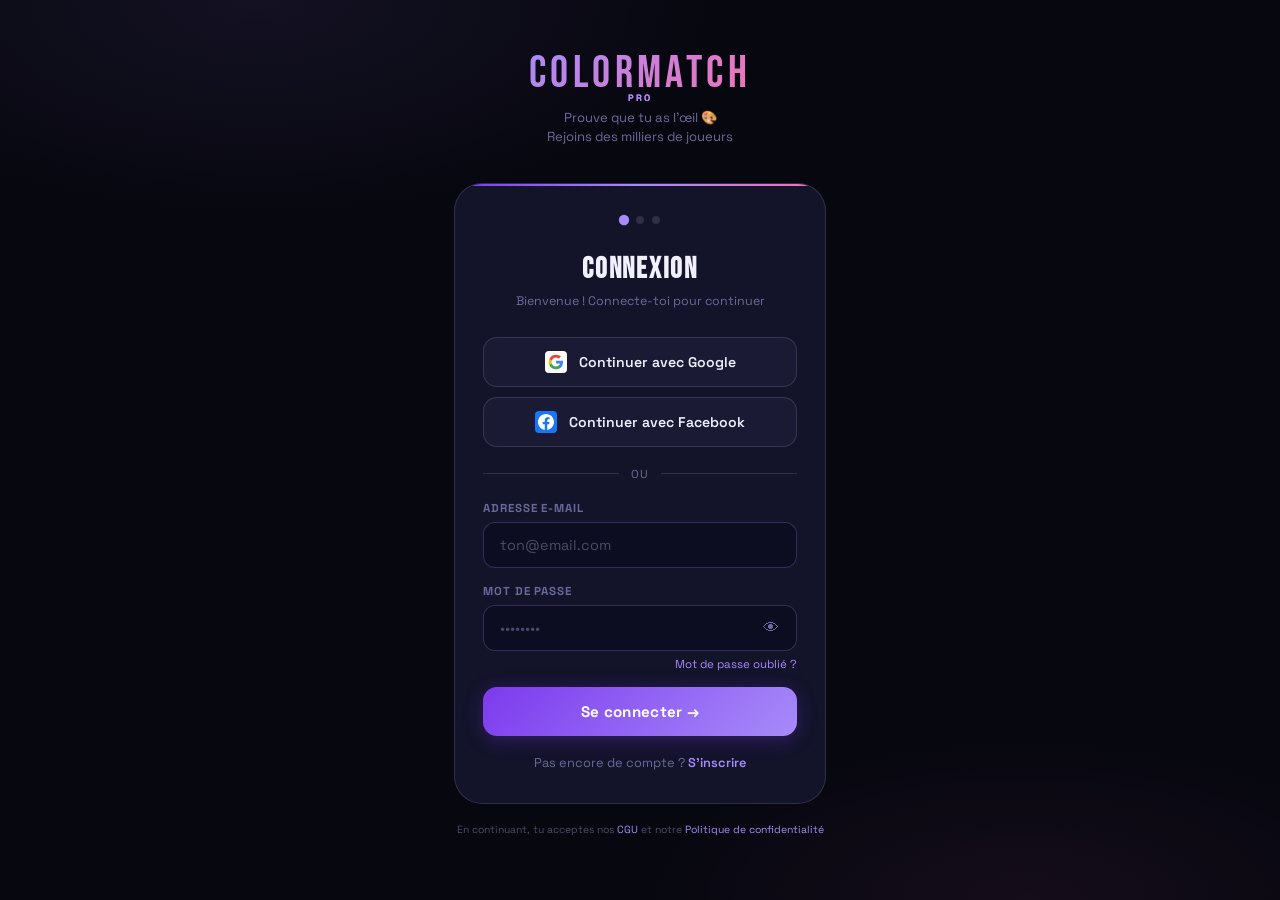
==== commit 6488d2c8: "Update index.html" ====
--- a/index.html
+++ b/index.html
@@ -7,13 +7,12 @@
 <link href="https://fonts.googleapis.com/css2?family=Bebas+Neue&family=Space+Grotesk:wght@300;400;500;600;700&family=DM+Mono:wght@400;500&display=swap" rel="stylesheet"/>
 <style>
 :root{
-  --bg:#070710; --surface:#0f0f1e; --card:#13132a; --card2:#1a1a35;
-  --border:rgba(255,255,255,0.06); --border2:rgba(255,255,255,0.12);
-  --text:#f0f0ff; --muted:#4a4a6a; --muted2:#6a6a9a;
-  --gold:#ffc84a; --green:#00ff88; --red:#ff3d5c; --blue:#4a9fff;
-  --purple:#a78bfa; --pink:#f472b6; --orange:#fb923c;
-  --glow-purple:rgba(167,139,250,0.15);
-  --glow-green:rgba(0,255,136,0.15);
+  --bg:#070710;--surface:#0f0f1e;--card:#13132a;--card2:#1a1a35;
+  --border:rgba(255,255,255,0.06);--border2:rgba(255,255,255,0.12);
+  --text:#f0f0ff;--muted:#4a4a6a;--muted2:#6a6a9a;
+  --gold:#ffc84a;--green:#00ff88;--red:#ff3d5c;--blue:#4a9fff;
+  --purple:#a78bfa;--pink:#f472b6;--orange:#fb923c;
+  --input-bg:#0d0d22;--input-border:rgba(167,139,250,0.25);
 }
 *,*::before,*::after{box-sizing:border-box;margin:0;padding:0;-webkit-tap-highlight-color:transparent}
 html{height:100%;overflow-x:hidden}
@@ -21,13 +20,236 @@
   background:var(--bg);color:var(--text);
   font-family:'Space Grotesk',sans-serif;
   min-height:100vh;display:flex;flex-direction:column;align-items:center;
-  padding:0;overflow-x:hidden;
+  overflow-x:hidden;
   background-image:
     radial-gradient(ellipse 60% 40% at 20% 0%,rgba(167,139,250,0.08) 0%,transparent 60%),
     radial-gradient(ellipse 50% 30% at 80% 100%,rgba(244,114,182,0.06) 0%,transparent 60%);
 }
 
-/* ─── NAVIGATION TABS ─── */
+/* ═══ AUTH SCREENS ═══ */
+.auth-wrap{
+  width:100%;max-width:420px;
+  min-height:100vh;
+  display:flex;flex-direction:column;align-items:center;
+  justify-content:center;
+  padding:32px 24px 48px;
+}
+.auth-logo{
+  font-family:'Bebas Neue',sans-serif;font-size:2.8rem;
+  letter-spacing:.1em;text-align:center;margin-bottom:4px;
+  background:linear-gradient(135deg,#a78bfa,#f472b6);
+  -webkit-background-clip:text;-webkit-text-fill-color:transparent;background-clip:text;
+}
+.auth-logo small{
+  font-family:'Space Grotesk',sans-serif;font-size:.58rem;
+  letter-spacing:.25em;color:var(--purple);
+  -webkit-text-fill-color:var(--purple);
+  font-weight:700;display:block;margin-top:-8px;text-align:center;
+}
+.auth-tagline{
+  font-size:.82rem;color:var(--muted2);text-align:center;
+  margin-bottom:36px;line-height:1.5;
+}
+
+/* Auth card */
+.auth-card{
+  width:100%;
+  background:var(--card);
+  border:1px solid var(--border2);
+  border-radius:28px;
+  padding:32px 28px;
+  position:relative;overflow:hidden;
+}
+.auth-card::before{
+  content:'';position:absolute;top:0;left:0;right:0;height:2px;
+  background:linear-gradient(90deg,#7c3aed,#a78bfa,#f472b6);
+}
+.auth-title{
+  font-family:'Bebas Neue',sans-serif;font-size:1.8rem;
+  letter-spacing:.06em;margin-bottom:6px;text-align:center;
+}
+.auth-sub{
+  font-size:.78rem;color:var(--muted2);text-align:center;margin-bottom:28px;
+}
+
+/* Social buttons */
+.social-btn{
+  width:100%;display:flex;align-items:center;justify-content:center;gap:12px;
+  padding:13px 20px;border-radius:14px;border:1px solid var(--border2);
+  background:var(--card2);cursor:pointer;
+  font-family:'Space Grotesk',sans-serif;font-size:.88rem;font-weight:600;
+  color:var(--text);transition:border-color .2s,transform .15s,box-shadow .2s;
+  margin-bottom:10px;
+}
+.social-btn:hover{
+  border-color:rgba(255,255,255,0.2);
+  transform:translateY(-1px);
+  box-shadow:0 6px 20px rgba(0,0,0,0.3);
+}
+.social-btn:active{transform:translateY(0)}
+.social-ico{width:22px;height:22px;border-radius:4px;display:flex;align-items:center;justify-content:center;flex-shrink:0}
+.g-ico{background:#fff}
+.f-ico{background:#1877f2}
+
+/* Divider */
+.auth-divider{
+  display:flex;align-items:center;gap:12px;
+  margin:20px 0;
+}
+.auth-divider::before,.auth-divider::after{
+  content:'';flex:1;height:1px;background:var(--border2);
+}
+.auth-divider span{font-size:.72rem;color:var(--muted2);letter-spacing:.08em;text-transform:uppercase}
+
+/* Inputs */
+.field{margin-bottom:16px}
+.field label{
+  display:block;font-size:.72rem;font-weight:700;letter-spacing:.08em;
+  text-transform:uppercase;color:var(--muted2);margin-bottom:7px;
+}
+.field input{
+  width:100%;background:var(--input-bg);
+  border:1px solid var(--input-border);
+  border-radius:12px;padding:13px 16px;
+  font-family:'Space Grotesk',sans-serif;font-size:.9rem;
+  color:var(--text);outline:none;
+  transition:border-color .2s,box-shadow .2s;
+}
+.field input:focus{
+  border-color:var(--purple);
+  box-shadow:0 0 0 3px rgba(167,139,250,0.12);
+}
+.field input::placeholder{color:var(--muted)}
+.field-error{font-size:.72rem;color:var(--red);margin-top:5px;display:none}
+
+/* Password toggle */
+.pw-wrap{position:relative}
+.pw-toggle{
+  position:absolute;right:14px;top:50%;transform:translateY(-50%);
+  background:none;border:none;cursor:pointer;color:var(--muted2);
+  font-size:1rem;padding:4px;
+}
+
+/* Forgot password */
+.forgot-link{
+  text-align:right;font-size:.72rem;color:var(--purple);
+  cursor:pointer;margin-top:-10px;margin-bottom:16px;
+  display:block;text-decoration:none;
+}
+.forgot-link:hover{color:var(--pink)}
+
+/* Submit */
+.btn-auth{
+  width:100%;
+  background:linear-gradient(135deg,#7c3aed,#a78bfa);
+  color:#fff;font-family:'Space Grotesk',sans-serif;
+  font-weight:700;font-size:.95rem;letter-spacing:.02em;
+  padding:15px;border:none;border-radius:14px;cursor:pointer;
+  transition:transform .15s,box-shadow .15s,opacity .15s;
+  box-shadow:0 4px 20px rgba(124,58,237,0.3);
+  margin-bottom:18px;position:relative;
+}
+.btn-auth:hover{transform:translateY(-2px);box-shadow:0 8px 28px rgba(124,58,237,0.4)}
+.btn-auth:active{transform:translateY(0)}
+.btn-auth:disabled{opacity:.4;cursor:not-allowed;transform:none;box-shadow:none}
+.btn-auth .btn-spinner{display:none;width:18px;height:18px;border:2px solid rgba(255,255,255,.3);border-top-color:#fff;border-radius:50%;animation:spin .7s linear infinite;margin:0 auto}
+.btn-auth.loading .btn-txt{display:none}
+.btn-auth.loading .btn-spinner{display:block}
+
+@keyframes spin{to{transform:rotate(360deg)}}
+
+/* Switch link */
+.auth-switch{
+  text-align:center;font-size:.8rem;color:var(--muted2);
+}
+.auth-switch a{color:var(--purple);cursor:pointer;font-weight:600;text-decoration:none}
+.auth-switch a:hover{color:var(--pink)}
+
+/* Terms */
+.auth-terms{
+  text-align:center;font-size:.65rem;color:var(--muted);
+  margin-top:18px;line-height:1.5;
+}
+.auth-terms a{color:var(--purple);cursor:pointer}
+
+/* ═══ PSEUDO SCREEN ═══ */
+.pseudo-wrap{
+  width:100%;max-width:420px;
+  min-height:100vh;
+  display:flex;flex-direction:column;align-items:center;
+  justify-content:center;
+  padding:32px 24px 48px;
+}
+.pseudo-avatar{
+  width:80px;height:80px;border-radius:50%;
+  background:linear-gradient(135deg,#7c3aed,#f472b6);
+  display:flex;align-items:center;justify-content:center;
+  font-size:2rem;margin:0 auto 20px;
+  border:3px solid rgba(167,139,250,0.3);
+  box-shadow:0 0 40px rgba(167,139,250,0.2);
+}
+.avatar-grid{
+  display:grid;grid-template-columns:repeat(5,1fr);gap:8px;
+  margin-bottom:20px;
+}
+.av-opt{
+  width:100%;aspect-ratio:1;background:var(--card2);
+  border:2px solid var(--border);border-radius:12px;
+  display:flex;align-items:center;justify-content:center;
+  font-size:1.4rem;cursor:pointer;
+  transition:border-color .2s,transform .15s;
+}
+.av-opt:hover{border-color:var(--purple);transform:scale(1.08)}
+.av-opt.selected{border-color:var(--purple);background:rgba(167,139,250,0.12)}
+
+.pseudo-suggestions{
+  display:flex;flex-wrap:wrap;gap:6px;margin-bottom:20px;
+}
+.sugg-tag{
+  background:var(--card2);border:1px solid var(--border2);
+  border-radius:100px;padding:6px 14px;font-size:.75rem;
+  cursor:pointer;transition:border-color .2s,background .2s;
+  color:var(--muted2);
+}
+.sugg-tag:hover{border-color:var(--purple);color:var(--text)}
+
+/* ═══ TOAST ═══ */
+.toast{
+  position:fixed;top:20px;left:50%;transform:translateX(-50%) translateY(-80px);
+  background:var(--card);border:1px solid var(--border2);
+  border-radius:14px;padding:12px 20px;
+  font-size:.82rem;font-weight:600;
+  transition:transform .35s cubic-bezier(.34,1.56,.64,1),opacity .3s;
+  z-index:500;white-space:nowrap;opacity:0;
+}
+.toast.show{transform:translateX(-50%) translateY(0);opacity:1}
+.toast.error{border-color:rgba(255,61,92,0.4);color:var(--red)}
+.toast.success{border-color:rgba(0,255,136,0.4);color:var(--green)}
+
+/* ═══ FORGOT PASSWORD SCREEN ═══ */
+.forgot-sent{
+  text-align:center;padding:20px 0;
+}
+.forgot-sent .big-ico{font-size:3rem;margin-bottom:16px}
+.forgot-sent h3{font-family:'Bebas Neue',sans-serif;font-size:1.6rem;letter-spacing:.06em;margin-bottom:8px}
+.forgot-sent p{font-size:.82rem;color:var(--muted2);line-height:1.5}
+
+/* ═══ PROGRESS STEPS ═══ */
+.auth-steps{
+  display:flex;align-items:center;gap:8px;
+  margin-bottom:28px;justify-content:center;
+}
+.step-dot{
+  width:8px;height:8px;border-radius:50%;
+  background:var(--border2);transition:background .3s,transform .3s;
+}
+.step-dot.active{background:var(--purple);transform:scale(1.3)}
+.step-dot.done{background:var(--green)}
+
+/* ═══ GAME (hidden initially) ═══ */
+#game-root{display:none;width:100%}
+
+/* ═══ NAV BAR ═══ */
 .nav-bar{
   position:fixed;bottom:0;left:0;right:0;
   background:rgba(7,7,16,0.95);
@@ -57,27 +279,23 @@
   padding:1px 5px;border-radius:100px;min-width:16px;text-align:center;
 }
 
-/* ─── SCREENS ─── */
+/* ═══ SCREENS ═══ */
 .screen{
   width:100%;max-width:430px;min-height:100vh;
   padding:0 16px calc(80px + env(safe-area-inset-bottom,0));
   display:none;flex-direction:column;align-items:center;
 }
 .screen.active{display:flex}
-
-/* ─── HEADER ─── */
 .top-bar{
   width:100%;display:flex;align-items:center;
   justify-content:space-between;
-  padding:20px 0 16px;
-  margin-bottom:8px;
+  padding:20px 0 16px;margin-bottom:8px;
 }
 .logo{
   font-family:'Bebas Neue',sans-serif;font-size:1.9rem;
   letter-spacing:.08em;
   background:linear-gradient(135deg,#a78bfa,#f472b6);
-  -webkit-background-clip:text;-webkit-text-fill-color:transparent;
-  background-clip:text;
+  -webkit-background-clip:text;-webkit-text-fill-color:transparent;background-clip:text;
 }
 .logo small{
   font-family:'Space Grotesk',sans-serif;font-size:.55rem;
@@ -93,15 +311,11 @@
   font-size:.78rem;font-weight:700;cursor:pointer;
   transition:border-color .2s;
 }
-.hud-chip:hover{border-color:rgba(255,255,255,0.2)}
 .hud-chip span{font-family:'Bebas Neue',sans-serif;font-size:1.05rem}
-.gold-v{color:var(--gold)}
-.life-v{color:var(--red)}
-
-/* ─── XP BAR ─── */
+.gold-v{color:var(--gold)}.life-v{color:var(--red)}
+
 .xp-wrap{
-  width:100%;display:flex;align-items:center;gap:8px;
-  margin-bottom:20px;
+  width:100%;display:flex;align-items:center;gap:8px;margin-bottom:20px;
 }
 .xp-bar-bg{flex:1;height:4px;background:rgba(255,255,255,0.05);border-radius:100px;overflow:hidden}
 .xp-bar-fill{
@@ -111,7 +325,6 @@
 }
 .xp-txt{font-size:.65rem;color:var(--muted2);white-space:nowrap;font-family:'DM Mono',monospace}
 
-/* ─── MODE SELECTOR ─── */
 .mode-section{width:100%;margin-bottom:22px}
 .section-title{
   font-size:.65rem;font-weight:700;letter-spacing:.15em;text-transform:uppercase;
@@ -125,30 +338,19 @@
   position:relative;overflow:hidden;
 }
 .mode-card:hover,.mode-card.selected{
-  border-color:rgba(167,139,250,0.4);
-  transform:translateY(-2px);
+  border-color:rgba(167,139,250,0.4);transform:translateY(-2px);
   box-shadow:0 8px 24px rgba(167,139,250,0.1);
 }
 .mode-card.selected{background:rgba(167,139,250,0.08)}
-.mode-card.locked-mode{opacity:.5;cursor:not-allowed}
-.mode-card.locked-mode:hover{transform:none;border-color:var(--border)}
 .mode-ico{font-size:1.6rem;margin-bottom:8px}
 .mode-name{font-size:.82rem;font-weight:700;margin-bottom:2px}
 .mode-desc{font-size:.65rem;color:var(--muted2);line-height:1.4}
-.mode-lock{
-  position:absolute;top:10px;right:10px;
-  background:var(--card2);border:1px solid var(--border);
-  border-radius:100px;padding:2px 8px;font-size:.6rem;
-  color:var(--gold);font-weight:700;
-}
 .mode-daily-badge{
   position:absolute;top:10px;right:10px;
   background:rgba(0,255,136,0.15);border:1px solid rgba(0,255,136,0.3);
-  border-radius:100px;padding:2px 8px;font-size:.6rem;
-  color:var(--green);font-weight:700;
-}
-
-/* ─── DIFF BADGE ─── */
+  border-radius:100px;padding:2px 8px;font-size:.6rem;color:var(--green);font-weight:700;
+}
+
 .diff-row{
   width:100%;display:flex;align-items:center;justify-content:space-between;
   margin-bottom:12px;
@@ -159,35 +361,36 @@
 }
 .round-tag{font-size:.72rem;color:var(--muted2);font-family:'DM Mono',monospace}
 
-/* ─── ARENA ─── */
+.streak-row{
+  width:100%;display:flex;align-items:center;justify-content:center;
+  gap:10px;margin-bottom:16px;
+}
+.streak-badge{
+  display:flex;align-items:center;gap:6px;
+  background:rgba(251,146,60,0.1);border:1px solid rgba(251,146,60,0.3);
+  padding:7px 16px;border-radius:100px;font-size:.8rem;font-weight:700;color:var(--orange);
+}
+.streak-num{font-family:'Bebas Neue',sans-serif;font-size:1.2rem}
+
 .arena{
   width:100%;display:grid;grid-template-columns:1fr 1fr;
   gap:10px;margin-bottom:14px;
 }
 .color-block{
-  border-radius:22px;aspect-ratio:1;
-  border:1px solid var(--border);
-  display:flex;flex-direction:column;
-  align-items:center;justify-content:flex-end;
+  border-radius:22px;aspect-ratio:1;border:1px solid var(--border);
+  display:flex;flex-direction:column;align-items:center;justify-content:flex-end;
   padding:14px;overflow:hidden;position:relative;
   transition:border-color .3s,box-shadow .3s;
 }
 .color-block.target-glow{
-  border-color:rgba(255,255,255,0.15);
-  box-shadow:inset 0 0 30px rgba(0,0,0,0.3);
+  border-color:rgba(255,255,255,0.15);box-shadow:inset 0 0 30px rgba(0,0,0,0.3);
 }
 .color-label{
   font-size:.62rem;font-weight:700;letter-spacing:.1em;text-transform:uppercase;
   background:rgba(0,0,0,.6);backdrop-filter:blur(8px);
   padding:5px 12px;border-radius:100px;color:#fff;
 }
-.hidden-tile{
-  position:absolute;inset:0;
-  background:repeating-linear-gradient(45deg,#0f0f1e 0,#0f0f1e 8px,#13132a 8px,#13132a 16px);
-  display:flex;align-items:center;justify-content:center;
-  font-size:1.6rem;border-radius:22px;
-}
-/* ─── TIMER BAR ─── */
+
 .timer-wrap{
   width:100%;display:flex;align-items:center;gap:8px;margin-bottom:8px;
 }
@@ -195,14 +398,12 @@
 .timer-bar-fill{
   height:100%;border-radius:100px;
   background:linear-gradient(90deg,#ff3d5c,#ffc84a,#00ff88);
-  transition:width .1s linear;transform-origin:right;
+  transition:width .1s linear;
 }
 .timer-num{font-family:'Bebas Neue',sans-serif;font-size:1.3rem;min-width:28px;text-align:right}
 
-/* ─── SCORE LIVE ─── */
 .score-row{
-  width:100%;display:flex;align-items:center;gap:10px;
-  margin-bottom:4px;
+  width:100%;display:flex;align-items:center;gap:10px;margin-bottom:4px;
 }
 .diff-bar-bg{flex:1;height:6px;background:rgba(255,255,255,0.05);border-radius:100px;overflow:hidden}
 .diff-bar-fill{
@@ -219,7 +420,6 @@
   width:100%;margin-bottom:20px;font-family:'DM Mono',monospace;
 }
 
-/* ─── SLIDERS ─── */
 .sliders{width:100%;display:flex;flex-direction:column;gap:16px;margin-bottom:20px}
 .slider-row{display:flex;flex-direction:column;gap:6px}
 .slider-head{display:flex;justify-content:space-between;align-items:center}
@@ -241,13 +441,11 @@
 input[type=range]::-webkit-slider-thumb{
   -webkit-appearance:none;width:22px;height:22px;
   border-radius:50%;background:#fff;
-  box-shadow:0 2px 12px rgba(0,0,0,.8);
-  border:2px solid rgba(255,255,255,.3);
+  box-shadow:0 2px 12px rgba(0,0,0,.8);border:2px solid rgba(255,255,255,.3);
   transition:transform .1s;
 }
 input[type=range]:active::-webkit-slider-thumb{transform:scale(1.2)}
 
-/* ─── BTN VALIDER ─── */
 .btn-validate{
   width:100%;
   background:linear-gradient(135deg,#7c3aed,#a78bfa);
@@ -255,13 +453,11 @@
   font-weight:700;font-size:.95rem;letter-spacing:.03em;
   padding:17px;border:none;border-radius:16px;cursor:pointer;
   transition:transform .15s,opacity .15s,box-shadow .15s;
-  margin-bottom:20px;
-  box-shadow:0 4px 20px rgba(124,58,237,0.3);
+  margin-bottom:20px;box-shadow:0 4px 20px rgba(124,58,237,0.3);
 }
 .btn-validate:hover{transform:translateY(-2px);box-shadow:0 8px 28px rgba(124,58,237,0.4)}
 .btn-validate:disabled{opacity:.25;cursor:not-allowed;transform:none;box-shadow:none}
 
-/* ─── RESULT CARD ─── */
 .result-card{
   display:none;width:100%;
   background:var(--card);border:1px solid var(--border2);
@@ -284,8 +480,7 @@
 .r-gain-pill{
   display:flex;align-items:center;gap:5px;
   background:var(--card2);border:1px solid var(--border2);
-  padding:7px 14px;border-radius:100px;
-  font-size:.78rem;font-weight:700;
+  padding:7px 14px;border-radius:100px;font-size:.78rem;font-weight:700;
 }
 .r-swatches{display:flex;gap:16px;justify-content:center;margin-bottom:16px}
 .sw-wrap{display:flex;flex-direction:column;align-items:center;gap:5px}
@@ -293,31 +488,15 @@
 .sw-lbl{font-size:.58rem;color:var(--muted2)}
 .sw-hex{font-size:.6rem;font-family:'DM Mono',monospace;color:var(--muted2)}
 .btn-next{
-  width:100%;
-  background:var(--card2);color:var(--text);
+  width:100%;background:var(--card2);color:var(--text);
   font-family:'Space Grotesk',sans-serif;font-weight:700;font-size:.88rem;
   padding:14px;border:1px solid var(--border2);border-radius:14px;
   cursor:pointer;transition:background .2s,border-color .2s;
 }
 .btn-next:hover{background:#1a1a40;border-color:rgba(167,139,250,0.3)}
 
-/* ─── STREAK BADGE ─── */
-.streak-row{
-  width:100%;display:flex;align-items:center;justify-content:center;
-  gap:10px;margin-bottom:16px;
-}
-.streak-badge{
-  display:flex;align-items:center;gap:6px;
-  background:rgba(251,146,60,0.1);border:1px solid rgba(251,146,60,0.3);
-  padding:7px 16px;border-radius:100px;font-size:.8rem;font-weight:700;
-  color:var(--orange);
-}
-.streak-num{font-family:'Bebas Neue',sans-serif;font-size:1.2rem}
-
-/* ─── STATS SESSION ─── */
 .session-stats{
-  width:100%;display:grid;grid-template-columns:repeat(4,1fr);gap:6px;
-  margin-bottom:20px;
+  width:100%;display:grid;grid-template-columns:repeat(4,1fr);gap:6px;margin-bottom:20px;
 }
 .stat-box{
   background:var(--card);border:1px solid var(--border);
@@ -326,7 +505,7 @@
 .stat-num{font-family:'Bebas Neue',sans-serif;font-size:1.5rem;letter-spacing:.04em}
 .stat-lbl{font-size:.55rem;color:var(--muted2);margin-top:2px;letter-spacing:.06em;text-transform:uppercase}
 
-/* ─── BOUTIQUE ─── */
+/* SHOP */
 .shop-hero{
   width:100%;background:linear-gradient(135deg,rgba(124,58,237,0.2),rgba(244,114,182,0.1));
   border:1px solid rgba(167,139,250,0.2);border-radius:22px;
@@ -334,16 +513,12 @@
 }
 .shop-hero h2{font-family:'Bebas Neue',sans-serif;font-size:2rem;letter-spacing:.06em;margin-bottom:4px}
 .shop-hero p{font-size:.78rem;color:var(--muted2)}
-
 .shop-section{width:100%;margin-bottom:24px}
 .shop-section-title{
   font-size:.65rem;font-weight:700;letter-spacing:.15em;text-transform:uppercase;
   color:var(--muted2);margin-bottom:10px;display:flex;align-items:center;gap:8px;
 }
-.shop-section-title::after{
-  content:'';flex:1;height:1px;background:var(--border);
-}
-
+.shop-section-title::after{content:'';flex:1;height:1px;background:var(--border)}
 .iap-grid{display:grid;grid-template-columns:1fr 1fr;gap:8px}
 .iap-card{
   background:var(--card);border:1px solid var(--border);
@@ -374,13 +549,6 @@
   transition:opacity .2s,transform .15s;width:100%;
 }
 .iap-price:hover{opacity:.9;transform:scale(1.02)}
-.iap-price.owned{
-  background:rgba(0,255,136,0.1);color:var(--green);
-  border:1px solid rgba(0,255,136,0.3);cursor:default;
-}
-.iap-price:hover.owned{transform:none}
-
-/* ─── SKIN GRID ─── */
 .skin-grid{display:grid;grid-template-columns:repeat(3,1fr);gap:8px}
 .skin-card{
   background:var(--card);border:1px solid var(--border);
@@ -393,19 +561,19 @@
 .skin-name{font-size:.65rem;font-weight:700;letter-spacing:.06em}
 .skin-lock{font-size:.7rem;color:var(--gold)}
 
-/* ─── PROFIL ─── */
+/* PROFILE */
 .profile-hero{
   width:100%;background:var(--card);border:1px solid var(--border2);
   border-radius:24px;padding:28px;text-align:center;margin-bottom:16px;
 }
-.profile-avatar{
+.profile-avatar-big{
   width:72px;height:72px;border-radius:50%;
   background:linear-gradient(135deg,#7c3aed,#f472b6);
   margin:0 auto 12px;display:flex;align-items:center;justify-content:center;
   font-size:2rem;border:3px solid rgba(167,139,250,0.3);
 }
-.profile-name{font-family:'Bebas Neue',sans-serif;font-size:1.6rem;letter-spacing:.06em;margin-bottom:2px}
-.profile-title{
+.profile-name-big{font-family:'Bebas Neue',sans-serif;font-size:1.6rem;letter-spacing:.06em;margin-bottom:2px}
+.profile-title-tag{
   font-size:.7rem;font-weight:700;letter-spacing:.12em;text-transform:uppercase;
   padding:4px 12px;border-radius:100px;display:inline-block;margin-bottom:16px;
 }
@@ -416,7 +584,6 @@
 .p-stat{background:var(--card);padding:16px 8px;text-align:center}
 .p-stat-num{font-family:'Bebas Neue',sans-serif;font-size:1.6rem}
 .p-stat-lbl{font-size:.58rem;color:var(--muted2);letter-spacing:.06em;text-transform:uppercase}
-
 .achievement-list{width:100%;display:flex;flex-direction:column;gap:8px;margin-bottom:20px}
 .ach-card{
   background:var(--card);border:1px solid var(--border);
@@ -428,26 +595,21 @@
 .ach-name{font-size:.82rem;font-weight:700;margin-bottom:2px}
 .ach-desc{font-size:.68rem;color:var(--muted2)}
 .ach-reward{font-size:.7rem;color:var(--gold);font-weight:700}
-
-/* ─── LEADERBOARD ─── */
 .lb-list{width:100%;display:flex;flex-direction:column;gap:6px}
 .lb-row{
   background:var(--card);border:1px solid var(--border);
-  border-radius:14px;padding:12px 16px;
-  display:flex;align-items:center;gap:12px;
+  border-radius:14px;padding:12px 16px;display:flex;align-items:center;gap:12px;
 }
 .lb-row.lb-me{border-color:rgba(167,139,250,0.35);background:rgba(167,139,250,0.06)}
 .lb-rank{font-family:'Bebas Neue',sans-serif;font-size:1.3rem;width:28px;text-align:center}
-.lb-rank.gold{color:var(--gold)}
-.lb-rank.silver{color:#a0aec0}
-.lb-rank.bronze{color:#c47c3e}
+.lb-rank.gold{color:var(--gold)}.lb-rank.silver{color:#a0aec0}.lb-rank.bronze{color:#c47c3e}
 .lb-av{width:36px;height:36px;border-radius:50%;display:flex;align-items:center;justify-content:center;font-size:1.1rem;flex-shrink:0}
 .lb-info{flex:1}
 .lb-name{font-size:.82rem;font-weight:700}
 .lb-sub{font-size:.65rem;color:var(--muted2)}
 .lb-score{font-family:'Bebas Neue',sans-serif;font-size:1.4rem;color:var(--purple)}
 
-/* ─── OVERLAYS ─── */
+/* OVERLAYS */
 .overlay{
   position:fixed;inset:0;background:rgba(0,0,0,.8);
   backdrop-filter:blur(10px);z-index:200;
@@ -464,10 +626,6 @@
 .overlay.show .modal{transform:none}
 .modal h2{font-family:'Bebas Neue',sans-serif;font-size:2.2rem;letter-spacing:.06em;margin-bottom:6px}
 .modal p{font-size:.82rem;color:var(--muted2);margin-bottom:20px;line-height:1.5}
-.modal-badge{
-  font-size:.7rem;font-weight:700;letter-spacing:.1em;text-transform:uppercase;
-  padding:6px 16px;border-radius:100px;display:inline-block;margin-bottom:16px;
-}
 .modal-btn{
   width:100%;background:linear-gradient(135deg,#7c3aed,#a78bfa);
   color:#fff;font-family:'Space Grotesk',sans-serif;font-weight:700;
@@ -475,16 +633,12 @@
   transition:opacity .2s,transform .15s;margin-bottom:8px;
 }
 .modal-btn:hover{opacity:.9;transform:translateY(-1px)}
-.modal-btn.secondary{
-  background:var(--card2);color:var(--text);
-  border:1px solid var(--border2);
-}
-.modal-close{
-  font-size:.75rem;color:var(--muted2);cursor:pointer;
-  margin-top:8px;display:inline-block;
-}
-
-/* ─── PURCHASE MODAL ─── */
+.modal-btn.secondary{background:var(--card2);color:var(--text);border:1px solid var(--border2)}
+.modal-badge{
+  font-size:.7rem;font-weight:700;letter-spacing:.1em;text-transform:uppercase;
+  padding:6px 16px;border-radius:100px;display:inline-block;margin-bottom:16px;
+}
+.modal-close{font-size:.75rem;color:var(--muted2);cursor:pointer;margin-top:8px;display:inline-block}
 .purchase-product{
   background:var(--card2);border:1px solid var(--border2);
   border-radius:18px;padding:20px;margin-bottom:20px;
@@ -492,36 +646,10 @@
 .pp-ico{font-size:3rem;margin-bottom:8px}
 .pp-name{font-size:1rem;font-weight:700;margin-bottom:4px}
 .pp-desc{font-size:.75rem;color:var(--muted2);line-height:1.4}
-.pp-price-big{
-  font-family:'Bebas Neue',sans-serif;font-size:2.5rem;
-  color:var(--gold);margin:12px 0 4px;
-}
+.pp-price-big{font-family:'Bebas Neue',sans-serif;font-size:2.5rem;color:var(--gold);margin:12px 0 4px}
 .pp-legal{font-size:.6rem;color:var(--muted);line-height:1.4;margin-top:8px}
-
-/* ─── NO LIVES MODAL ─── */
-.no-lives-timer{
-  font-family:'DM Mono',monospace;font-size:1rem;
-  color:var(--orange);margin-bottom:16px;
-}
-
-/* ─── TOAST ─── */
-.toast{
-  position:fixed;top:20px;left:50%;transform:translateX(-50%) translateY(-80px);
-  background:var(--card);border:1px solid var(--border2);
-  border-radius:14px;padding:12px 20px;
-  font-size:.82rem;font-weight:600;
-  transition:transform .35s cubic-bezier(.34,1.56,.64,1),opacity .3s;
-  z-index:300;white-space:nowrap;opacity:0;
-}
-.toast.show{transform:translateX(-50%) translateY(0);opacity:1}
-
-footer{
-  width:100%;max-width:430px;text-align:center;
-  font-size:.62rem;color:var(--muted);
-  padding:10px 16px 0;
-}
-
-/* ─── CONFETTI ─── */
+.no-lives-timer{font-family:'DM Mono',monospace;font-size:1rem;color:var(--orange);margin-bottom:16px}
+
 .confetti-wrap{position:fixed;inset:0;pointer-events:none;z-index:250;overflow:hidden}
 .conf-dot{
   position:absolute;width:8px;height:8px;border-radius:50%;
@@ -532,39 +660,254 @@
   100%{transform:translateY(110vh) rotate(720deg);opacity:0}
 }
 
-/* ─── DAILY CHALLENGE SPECIFICS ─── */
-.daily-card{
-  width:100%;background:linear-gradient(135deg,rgba(0,255,136,0.08),rgba(0,255,136,0.02));
-  border:1px solid rgba(0,255,136,0.2);border-radius:22px;padding:20px;
-  margin-bottom:16px;
-}
-.daily-card h3{font-size:.9rem;font-weight:700;color:var(--green);margin-bottom:4px}
-.daily-card p{font-size:.75rem;color:var(--muted2)}
-.daily-countdown{
-  font-family:'DM Mono',monospace;font-size:1rem;
-  color:var(--green);margin-top:8px;
-}
-
-/* ─── ANIMATIONS ─── */
-@keyframes pulse{
-  0%,100%{transform:scale(1)}50%{transform:scale(1.05)}
-}
-.pulse{animation:pulse .5s ease}
-@keyframes shake{
-  0%,100%{transform:translateX(0)}25%{transform:translateX(-6px)}75%{transform:translateX(6px)}
-}
+/* USER BADGE in nav */
+.user-nav-badge{
+  position:absolute;top:8px;right:calc(50% - 18px);
+  background:rgba(167,139,250,0.2);border:1px solid rgba(167,139,250,0.4);
+  border-radius:100px;padding:1px 5px;font-size:.5rem;
+  color:var(--purple);font-weight:700;white-space:nowrap;max-width:40px;
+  overflow:hidden;text-overflow:ellipsis;
+}
+
+footer{
+  width:100%;max-width:430px;text-align:center;
+  font-size:.62rem;color:var(--muted);padding:10px 16px 0;
+}
+
+/* Auth screen animations */
+@keyframes authFadeIn{
+  from{opacity:0;transform:translateY(20px)}
+  to{opacity:1;transform:translateY(0)}
+}
+.auth-wrap,.pseudo-wrap{animation:authFadeIn .4s ease}
+
+/* Page transition */
+@keyframes fadeSwitch{
+  from{opacity:0;transform:translateX(20px)}
+  to{opacity:1;transform:translateX(0)}
+}
+.auth-card{animation:authFadeIn .35s cubic-bezier(.34,1.2,.64,1)}
 </style>
 </head>
 <body>
 
-<!-- ═══════════ OVERLAYS ═══════════ -->
+<!-- ═══ TOAST ═══ -->
+<div class="toast" id="toast-notif"></div>
+<div class="confetti-wrap" id="confetti-wrap"></div>
+
+<!-- ══════════════════════════════════════
+     AUTH: LOGIN SCREEN
+════════════════════════════════════════ -->
+<div class="auth-wrap" id="auth-login">
+  <div class="auth-logo">ColorMatch<small>PRO</small></div>
+  <p class="auth-tagline">Prouve que tu as l'œil 🎨<br>Rejoins des milliers de joueurs</p>
+
+  <div class="auth-card">
+    <div class="auth-steps">
+      <div class="step-dot active" id="step1-l"></div>
+      <div class="step-dot" id="step2-l"></div>
+      <div class="step-dot" id="step3-l"></div>
+    </div>
+    <h2 class="auth-title">Connexion</h2>
+    <p class="auth-sub">Bienvenue ! Connecte-toi pour continuer</p>
+
+    <!-- Social -->
+    <button class="social-btn" onclick="socialLogin('google')">
+      <div class="social-ico g-ico">
+        <svg width="16" height="16" viewBox="0 0 24 24"><path fill="#4285F4" d="M22.56 12.25c0-.78-.07-1.53-.2-2.25H12v4.26h5.92c-.26 1.37-1.04 2.53-2.21 3.31v2.77h3.57c2.08-1.92 3.28-4.74 3.28-8.09z"/><path fill="#34A853" d="M12 23c2.97 0 5.46-.98 7.28-2.66l-3.57-2.77c-.98.66-2.23 1.06-3.71 1.06-2.86 0-5.29-1.93-6.16-4.53H2.18v2.84C3.99 20.53 7.7 23 12 23z"/><path fill="#FBBC05" d="M5.84 14.09c-.22-.66-.35-1.36-.35-2.09s.13-1.43.35-2.09V7.07H2.18C1.43 8.55 1 10.22 1 12s.43 3.45 1.18 4.93l2.85-2.22.81-.62z"/><path fill="#EA4335" d="M12 5.38c1.62 0 3.06.56 4.21 1.64l3.15-3.15C17.45 2.09 14.97 1 12 1 7.7 1 3.99 3.47 2.18 7.07l3.66 2.84c.87-2.6 3.3-4.53 6.16-4.53z"/></svg>
+      </div>
+      Continuer avec Google
+    </button>
+    <button class="social-btn" onclick="socialLogin('facebook')">
+      <div class="social-ico f-ico">
+        <svg width="16" height="16" viewBox="0 0 24 24" fill="white"><path d="M24 12.073c0-6.627-5.373-12-12-12s-12 5.373-12 12c0 5.99 4.388 10.954 10.125 11.854v-8.385H7.078v-3.47h3.047V9.43c0-3.007 1.792-4.669 4.533-4.669 1.312 0 2.686.235 2.686.235v2.953H15.83c-1.491 0-1.956.925-1.956 1.874v2.25h3.328l-.532 3.47h-2.796v8.385C19.612 23.027 24 18.062 24 12.073z"/></svg>
+      </div>
+      Continuer avec Facebook
+    </button>
+
+    <div class="auth-divider"><span>ou</span></div>
+
+    <div class="field">
+      <label>Adresse e-mail</label>
+      <input type="email" id="login-email" placeholder="ton@email.com" autocomplete="email"/>
+      <div class="field-error" id="err-login-email">E-mail invalide</div>
+    </div>
+    <div class="field">
+      <label>Mot de passe</label>
+      <div class="pw-wrap">
+        <input type="password" id="login-pw" placeholder="••••••••" autocomplete="current-password"/>
+        <button class="pw-toggle" onclick="togglePw('login-pw',this)" tabindex="-1">👁</button>
+      </div>
+      <div class="field-error" id="err-login-pw">Minimum 6 caractères</div>
+    </div>
+
+    <a class="forgot-link" onclick="showForgot()">Mot de passe oublié ?</a>
+
+    <button class="btn-auth" id="btn-login" onclick="doLogin()">
+      <span class="btn-txt">Se connecter →</span>
+      <div class="btn-spinner"></div>
+    </button>
+
+    <p class="auth-switch">Pas encore de compte ? <a onclick="showRegister()">S'inscrire</a></p>
+  </div>
+
+  <p class="auth-terms">En continuant, tu acceptes nos <a>CGU</a> et notre <a>Politique de confidentialité</a></p>
+</div>
+
+<!-- ══════════════════════════════════════
+     AUTH: REGISTER SCREEN
+════════════════════════════════════════ -->
+<div class="auth-wrap" id="auth-register" style="display:none">
+  <div class="auth-logo">ColorMatch<small>PRO</small></div>
+
+  <div class="auth-card">
+    <div class="auth-steps">
+      <div class="step-dot active"></div>
+      <div class="step-dot"></div>
+      <div class="step-dot"></div>
+    </div>
+    <h2 class="auth-title">Créer un compte</h2>
+    <p class="auth-sub">Rejoins la communauté ColorMatch !</p>
+
+    <button class="social-btn" onclick="socialLogin('google')">
+      <div class="social-ico g-ico">
+        <svg width="16" height="16" viewBox="0 0 24 24"><path fill="#4285F4" d="M22.56 12.25c0-.78-.07-1.53-.2-2.25H12v4.26h5.92c-.26 1.37-1.04 2.53-2.21 3.31v2.77h3.57c2.08-1.92 3.28-4.74 3.28-8.09z"/><path fill="#34A853" d="M12 23c2.97 0 5.46-.98 7.28-2.66l-3.57-2.77c-.98.66-2.23 1.06-3.71 1.06-2.86 0-5.29-1.93-6.16-4.53H2.18v2.84C3.99 20.53 7.7 23 12 23z"/><path fill="#FBBC05" d="M5.84 14.09c-.22-.66-.35-1.36-.35-2.09s.13-1.43.35-2.09V7.07H2.18C1.43 8.55 1 10.22 1 12s.43 3.45 1.18 4.93l2.85-2.22.81-.62z"/><path fill="#EA4335" d="M12 5.38c1.62 0 3.06.56 4.21 1.64l3.15-3.15C17.45 2.09 14.97 1 12 1 7.7 1 3.99 3.47 2.18 7.07l3.66 2.84c.87-2.6 3.3-4.53 6.16-4.53z"/></svg>
+      </div>
+      S'inscrire avec Google
+    </button>
+    <button class="social-btn" onclick="socialLogin('facebook')">
+      <div class="social-ico f-ico">
+        <svg width="16" height="16" viewBox="0 0 24 24" fill="white"><path d="M24 12.073c0-6.627-5.373-12-12-12s-12 5.373-12 12c0 5.99 4.388 10.954 10.125 11.854v-8.385H7.078v-3.47h3.047V9.43c0-3.007 1.792-4.669 4.533-4.669 1.312 0 2.686.235 2.686.235v2.953H15.83c-1.491 0-1.956.925-1.956 1.874v2.25h3.328l-.532 3.47h-2.796v8.385C19.612 23.027 24 18.062 24 12.073z"/></svg>
+      </div>
+      S'inscrire avec Facebook
+    </button>
+
+    <div class="auth-divider"><span>ou</span></div>
+
+    <div class="field">
+      <label>Adresse e-mail</label>
+      <input type="email" id="reg-email" placeholder="ton@email.com" autocomplete="email"/>
+      <div class="field-error" id="err-reg-email">E-mail invalide</div>
+    </div>
+    <div class="field">
+      <label>Mot de passe</label>
+      <div class="pw-wrap">
+        <input type="password" id="reg-pw" placeholder="Minimum 6 caractères" autocomplete="new-password"/>
+        <button class="pw-toggle" onclick="togglePw('reg-pw',this)" tabindex="-1">👁</button>
+      </div>
+      <div class="field-error" id="err-reg-pw">Minimum 6 caractères</div>
+    </div>
+    <div class="field">
+      <label>Confirmer le mot de passe</label>
+      <div class="pw-wrap">
+        <input type="password" id="reg-pw2" placeholder="••••••••" autocomplete="new-password"/>
+        <button class="pw-toggle" onclick="togglePw('reg-pw2',this)" tabindex="-1">👁</button>
+      </div>
+      <div class="field-error" id="err-reg-pw2">Les mots de passe ne correspondent pas</div>
+    </div>
+
+    <button class="btn-auth" id="btn-register" onclick="doRegister()">
+      <span class="btn-txt">Créer mon compte →</span>
+      <div class="btn-spinner"></div>
+    </button>
+
+    <p class="auth-switch">Déjà un compte ? <a onclick="showLogin()">Se connecter</a></p>
+  </div>
+  <p class="auth-terms">En t'inscrivant, tu acceptes nos <a>CGU</a> et notre <a>Politique de confidentialité</a></p>
+</div>
+
+<!-- ══════════════════════════════════════
+     AUTH: FORGOT PASSWORD
+════════════════════════════════════════ -->
+<div class="auth-wrap" id="auth-forgot" style="display:none">
+  <div class="auth-logo">ColorMatch<small>PRO</small></div>
+  <div class="auth-card">
+    <div id="forgot-form-view">
+      <h2 class="auth-title" style="margin-bottom:8px">Mot de passe oublié</h2>
+      <p class="auth-sub">Entre ton e-mail pour recevoir un lien de réinitialisation</p>
+      <div class="field">
+        <label>Adresse e-mail</label>
+        <input type="email" id="forgot-email" placeholder="ton@email.com"/>
+        <div class="field-error" id="err-forgot-email">E-mail invalide</div>
+      </div>
+      <button class="btn-auth" onclick="doForgot()">
+        <span class="btn-txt">Envoyer le lien →</span>
+        <div class="btn-spinner"></div>
+      </button>
+    </div>
+    <div id="forgot-sent-view" class="forgot-sent" style="display:none">
+      <div class="big-ico">📬</div>
+      <h3>E-mail envoyé !</h3>
+      <p style="margin-bottom:20px">Un lien de réinitialisation a été envoyé à <strong id="forgot-email-display"></strong>. Vérifie tes spams si tu ne le vois pas.</p>
+      <button class="btn-auth" onclick="showLogin()">Retour à la connexion →</button>
+    </div>
+    <p class="auth-switch" style="margin-top:16px"><a onclick="showLogin()">← Retour à la connexion</a></p>
+  </div>
+</div>
+
+<!-- ══════════════════════════════════════
+     AUTH: PSEUDO SELECTION
+════════════════════════════════════════ -->
+<div class="pseudo-wrap" id="auth-pseudo" style="display:none">
+  <div class="auth-logo" style="margin-bottom:20px">ColorMatch<small>PRO</small></div>
+
+  <div class="auth-card" style="width:100%">
+    <div class="auth-steps">
+      <div class="step-dot done"></div>
+      <div class="step-dot done"></div>
+      <div class="step-dot active"></div>
+    </div>
+    <h2 class="auth-title">Choisis ton identité</h2>
+    <p class="auth-sub">Ton pseudo et avatar seront visibles de tous</p>
+
+    <!-- Avatar picker -->
+    <div class="section-title" style="margin-bottom:10px">Ton avatar</div>
+    <div class="pseudo-avatar" id="selected-avatar">🎨</div>
+    <div class="avatar-grid">
+      <div class="av-opt selected" onclick="pickAvatar(this,'🎨')">🎨</div>
+      <div class="av-opt" onclick="pickAvatar(this,'🦊')">🦊</div>
+      <div class="av-opt" onclick="pickAvatar(this,'🐺')">🐺</div>
+      <div class="av-opt" onclick="pickAvatar(this,'🦁')">🦁</div>
+      <div class="av-opt" onclick="pickAvatar(this,'🐯')">🐯</div>
+      <div class="av-opt" onclick="pickAvatar(this,'🦅')">🦅</div>
+      <div class="av-opt" onclick="pickAvatar(this,'🐉')">🐉</div>
+      <div class="av-opt" onclick="pickAvatar(this,'🌟')">🌟</div>
+      <div class="av-opt" onclick="pickAvatar(this,'🔥')">🔥</div>
+      <div class="av-opt" onclick="pickAvatar(this,'💎')">💎</div>
+    </div>
+
+    <!-- Pseudo field -->
+    <div class="section-title" style="margin-bottom:8px">Ton pseudo</div>
+    <div class="field" style="margin-bottom:10px">
+      <div class="pw-wrap">
+        <input type="text" id="pseudo-input" placeholder="ex: ColorMaster42" maxlength="20" autocomplete="off"/>
+      </div>
+      <div class="field-error" id="err-pseudo">Entre 3 et 20 caractères, lettres et chiffres seulement</div>
+    </div>
+
+    <!-- Suggestions -->
+    <div class="section-title" style="margin-bottom:8px">Suggestions</div>
+    <div class="pseudo-suggestions" id="pseudo-suggestions"></div>
+
+    <button class="btn-auth" id="btn-pseudo" onclick="doPseudo()">
+      <span class="btn-txt">Commencer à jouer ! 🎮</span>
+      <div class="btn-spinner"></div>
+    </button>
+  </div>
+</div>
+
+<!-- ══════════════════════════════════════
+     GAME ROOT
+════════════════════════════════════════ -->
+<div id="game-root">
+
+<!-- Overlays -->
 <div class="overlay" id="ov-levelup">
   <div class="modal">
     <div style="font-size:3rem;margin-bottom:8px">🎉</div>
     <h2>NIVEAU <span id="toast-lvl"></span> !</h2>
     <p>Tu progresses — la difficulté évolue et de nouvelles récompenses t'attendent.</p>
-    <div class="modal-badge" id="toast-diff-tag"></div>
-    <br/>
+    <div class="modal-badge" id="toast-diff-tag"></div><br/>
     <button class="modal-btn" onclick="closeOverlay('ov-levelup')">Continuer →</button>
   </div>
 </div>
@@ -573,13 +916,13 @@
   <div class="modal">
     <div class="purchase-product">
       <div class="pp-ico" id="pp-ico">💎</div>
-      <div class="pp-name" id="pp-name">Pack Gemmes</div>
-      <div class="pp-desc" id="pp-desc">Description</div>
-      <div class="pp-price-big" id="pp-price">1,99 €</div>
+      <div class="pp-name" id="pp-name"></div>
+      <div class="pp-desc" id="pp-desc"></div>
+      <div class="pp-price-big" id="pp-price"></div>
     </div>
     <button class="modal-btn" id="pp-confirm-btn" onclick="confirmPurchase()">Acheter maintenant</button>
     <button class="modal-btn secondary" onclick="closeOverlay('ov-purchase')">Annuler</button>
-    <p class="pp-legal">En appuyant sur « Acheter maintenant », vous confirmez cet achat. Les achats intégrés sont définitifs et soumis aux CGU. Paiement via votre compte Google Play.</p>
+    <p class="pp-legal">En appuyant sur « Acheter maintenant », vous confirmez cet achat. Non remboursable sauf défaut.</p>
   </div>
 </div>
 
@@ -587,11 +930,11 @@
   <div class="modal">
     <div style="font-size:3rem;margin-bottom:8px">❤️</div>
     <h2>Plus de vies !</h2>
-    <p>Tu as épuisé tes vies. Attends qu'elles se rechargent ou obtiens-en instantanément.</p>
+    <p>Tu as épuisé tes vies. Attends ou recharge.</p>
     <div class="no-lives-timer" id="lives-timer">Prochaine vie dans 00:00</div>
     <button class="modal-btn" onclick="buyLivesFromModal()">💎 Recharger tout (1,99 €)</button>
     <button class="modal-btn secondary" onclick="closeOverlay('ov-nolives');showScreen('shop')">Voir la boutique</button>
-    <span class="modal-close" onclick="closeOverlay('ov-nolives')">Continuer à regarder les pubs →</span>
+    <span class="modal-close" onclick="closeOverlay('ov-nolives')">Regarder une pub →</span>
   </div>
 </div>
 
@@ -606,27 +949,25 @@
   </div>
 </div>
 
-<!-- TOAST -->
-<div class="toast" id="toast-notif"></div>
-
-<!-- CONFETTI -->
-<div class="confetti-wrap" id="confetti-wrap"></div>
-
-<!-- ═══════════ SCREEN: JOUER ═══════════ -->
+<!-- Overlay déconnexion -->
+<div class="overlay" id="ov-logout">
+  <div class="modal">
+    <div style="font-size:2.5rem;margin-bottom:10px">👋</div>
+    <h2>Se déconnecter ?</h2>
+    <p>Ta progression est sauvegardée. Tu pourras te reconnecter quand tu veux.</p>
+    <button class="modal-btn" onclick="doLogout()">Se déconnecter</button>
+    <button class="modal-btn secondary" onclick="closeOverlay('ov-logout')">Annuler</button>
+  </div>
+</div>
+
+<!-- ═══ SCREEN: JOUER ═══ -->
 <div class="screen active" id="screen-play">
-
   <div class="top-bar">
     <div class="logo">ColorMatch<small>PRO</small></div>
     <div class="hud-row">
-      <div class="hud-chip" onclick="showScreen('shop')">
-        💰 <span class="hud-val gold-v" id="hud-coins">0</span>
-      </div>
-      <div class="hud-chip" id="lives-chip" onclick="openNoLivesModal()">
-        ❤️ <span class="hud-val life-v" id="hud-lives">5</span>
-      </div>
-      <div class="hud-chip">
-        ⚡ <span class="hud-val" style="color:var(--purple)" id="hud-lvl">1</span>
-      </div>
+      <div class="hud-chip" onclick="showScreen('shop')">💰 <span class="hud-val gold-v" id="hud-coins">0</span></div>
+      <div class="hud-chip" id="lives-chip" onclick="openNoLivesModal()">❤️ <span class="hud-val life-v" id="hud-lives">5</span></div>
+      <div class="hud-chip">⚡ <span class="hud-val" style="color:var(--purple)" id="hud-lvl">1</span></div>
     </div>
   </div>
 
@@ -635,29 +976,24 @@
     <div class="xp-txt" id="xp-label">0 / 100 XP</div>
   </div>
 
-  <!-- Mode selector -->
   <div class="mode-section">
     <div class="section-title">Mode de jeu</div>
     <div class="mode-grid">
       <div class="mode-card selected" id="mode-classic" onclick="selectMode('classic')">
-        <div class="mode-ico">🎨</div>
-        <div class="mode-name">Classique</div>
+        <div class="mode-ico">🎨</div><div class="mode-name">Classique</div>
         <div class="mode-desc">Reproduis la couleur sans limite de temps</div>
       </div>
       <div class="mode-card" id="mode-chrono" onclick="selectMode('chrono')">
-        <div class="mode-ico">⚡</div>
-        <div class="mode-name">Chrono</div>
+        <div class="mode-ico">⚡</div><div class="mode-name">Chrono</div>
         <div class="mode-desc">15 secondes — agis vite !</div>
       </div>
       <div class="mode-card" id="mode-daily" onclick="selectMode('daily')">
         <div class="mode-daily-badge">QUOTIDIEN</div>
-        <div class="mode-ico">🌟</div>
-        <div class="mode-name">Défi du Jour</div>
+        <div class="mode-ico">🌟</div><div class="mode-name">Défi du Jour</div>
         <div class="mode-desc">Un seul essai — récompense ×3</div>
       </div>
       <div class="mode-card" id="mode-blind" onclick="selectMode('blind')">
-        <div class="mode-ico">🙈</div>
-        <div class="mode-name">Blind</div>
+        <div class="mode-ico">🙈</div><div class="mode-name">Blind</div>
         <div class="mode-desc">Aucun feedback, confie-toi à ton instinct</div>
       </div>
     </div>
@@ -668,12 +1004,10 @@
     <div class="round-tag">Round <span id="round-num">1</span> &nbsp;·&nbsp; <span id="mode-tag">Classique</span></div>
   </div>
 
-  <!-- Streak -->
   <div class="streak-row" id="streak-row" style="display:none">
     <div class="streak-badge">🔥 Série <span class="streak-num" id="streak-num">0</span></div>
   </div>
 
-  <!-- Arena -->
   <div class="arena">
     <div class="color-block target-glow" id="target-block">
       <span class="color-label">🎯 Cible</span>
@@ -683,20 +1017,17 @@
     </div>
   </div>
 
-  <!-- Timer (chrono mode) -->
   <div class="timer-wrap" id="timer-wrap" style="display:none">
     <div class="timer-bar-bg"><div class="timer-bar-fill" id="timer-fill" style="width:100%"></div></div>
     <div class="timer-num" id="timer-num">15</div>
   </div>
 
-  <!-- Score live -->
   <div class="score-row">
     <div class="diff-bar-bg"><div class="diff-bar-fill" id="diff-fill" style="width:50%"></div></div>
     <div class="score-live-num" id="live-score">50</div>
   </div>
   <div class="score-hint" id="score-hint">Ajuste les sliders pour te rapprocher</div>
 
-  <!-- Sliders -->
   <div class="sliders" id="sliders-wrap">
     <div class="slider-row" id="row-r">
       <div class="slider-head">
@@ -723,7 +1054,6 @@
 
   <button class="btn-validate" id="btn-val" onclick="valider()">✓ Valider ma couleur</button>
 
-  <!-- Result -->
   <div class="result-card" id="result-card">
     <div class="r-emoji" id="r-emoji"></div>
     <div class="r-score" id="r-score"></div>
@@ -738,7 +1068,6 @@
     <button class="btn-next" id="btn-next-round" onclick="nextRound()">Prochain round →</button>
   </div>
 
-  <!-- Stats -->
   <div class="session-stats">
     <div class="stat-box"><div class="stat-num" id="stat-rounds">0</div><div class="stat-lbl">Rounds</div></div>
     <div class="stat-box"><div class="stat-num" id="stat-best">—</div><div class="stat-lbl">Meilleur</div></div>
@@ -746,25 +1075,21 @@
     <div class="stat-box"><div class="stat-num" id="stat-streak">0</div><div class="stat-lbl">🔥 Série</div></div>
   </div>
 
-  <footer>ColorMatch Pro · v2.0 · Prouve que tu as l'œil 🎨</footer>
+  <footer>ColorMatch Pro · v2.0 · <span id="footer-user"></span></footer>
 </div>
 
-<!-- ═══════════ SCREEN: BOUTIQUE ═══════════ -->
+<!-- ═══ SCREEN: BOUTIQUE ═══ -->
 <div class="screen" id="screen-shop">
-
   <div class="top-bar">
     <div class="logo">Boutique<small>ACHATS</small></div>
     <div class="hud-row">
       <div class="hud-chip">💰 <span class="gold-v" style="font-family:'Bebas Neue';font-size:1.05rem" id="shop-coins">0</span></div>
     </div>
   </div>
-
   <div class="shop-hero">
     <h2>🛍️ Boutique</h2>
-    <p>Achète des pièces, des vies et des skins exclusifs pour améliorer ton expérience</p>
-  </div>
-
-  <!-- ACHATS IN-APP -->
+    <p>Pièces, vies et skins exclusifs pour améliorer ton expérience</p>
+  </div>
   <div class="shop-section">
     <div class="shop-section-title">💎 Packs de pièces</div>
     <div class="iap-grid">
@@ -773,101 +1098,81 @@
         <div class="iap-ico">💰💰💰</div>
         <div class="iap-name">Pack Explorateur</div>
         <div class="iap-desc">1 000 pièces pour débloquer des skins et boosts</div>
-        <button class="iap-price" id="btn-coins_big">0,99 €</button>
+        <button class="iap-price">0,99 €</button>
       </div>
       <div class="iap-card" onclick="openPurchase('coins_pro')">
-        <div class="iap-ico">💎</div>
-        <div class="iap-name">Pack Pro</div>
+        <div class="iap-ico">💎</div><div class="iap-name">Pack Pro</div>
         <div class="iap-desc">3 500 pièces + bonus XP ×2 (24h)</div>
-        <button class="iap-price" id="btn-coins_pro">2,49 €</button>
+        <button class="iap-price">2,49 €</button>
       </div>
       <div class="iap-card" onclick="openPurchase('coins_mega')">
-        <div class="iap-ico">🏆</div>
-        <div class="iap-name">Pack Légende</div>
+        <div class="iap-ico">🏆</div><div class="iap-name">Pack Légende</div>
         <div class="iap-desc">10 000 pièces + tous les skins Saison 1</div>
-        <button class="iap-price" id="btn-coins_mega">5,99 €</button>
-      </div>
-    </div>
-  </div>
-
+        <button class="iap-price">5,99 €</button>
+      </div>
+    </div>
+  </div>
   <div class="shop-section">
     <div class="shop-section-title">❤️ Vies & Boosts</div>
     <div class="iap-grid">
       <div class="iap-card" onclick="openPurchase('lives_refill')">
-        <div class="iap-ico">❤️</div>
-        <div class="iap-name">Recharge de vies</div>
+        <div class="iap-ico">❤️</div><div class="iap-name">Recharge de vies</div>
         <div class="iap-desc">5 vies instantanément</div>
-        <button class="iap-price" id="btn-lives_refill">1,99 €</button>
+        <button class="iap-price">1,99 €</button>
       </div>
       <div class="iap-card" onclick="openPurchase('lives_infinite')">
-        <div class="iap-ico">♾️</div>
-        <div class="iap-name">Vies infinies</div>
+        <div class="iap-ico">♾️</div><div class="iap-name">Vies infinies</div>
         <div class="iap-desc">72 heures de jeu sans limite</div>
-        <button class="iap-price" id="btn-lives_infinite">3,49 €</button>
+        <button class="iap-price">3,49 €</button>
       </div>
       <div class="iap-card" onclick="openPurchase('xp_boost')">
-        <div class="iap-ico">⚡</div>
-        <div class="iap-name">Boost XP ×3</div>
+        <div class="iap-ico">⚡</div><div class="iap-name">Boost XP ×3</div>
         <div class="iap-desc">Triple ton XP pendant 48h</div>
-        <button class="iap-price" id="btn-xp_boost">1,49 €</button>
+        <button class="iap-price">1,49 €</button>
       </div>
       <div class="iap-card" onclick="openPurchase('no_ads')">
-        <div class="iap-ico">🚫</div>
-        <div class="iap-name">Sans publicités</div>
+        <div class="iap-ico">🚫</div><div class="iap-name">Sans publicités</div>
         <div class="iap-desc">Retire toutes les pubs définitivement</div>
-        <button class="iap-price" id="btn-no_ads">4,99 €</button>
-      </div>
-    </div>
-  </div>
-
+        <button class="iap-price">4,99 €</button>
+      </div>
+    </div>
+  </div>
   <div class="shop-section">
-    <div class="shop-section-title">🎨 Skins d'arène (pièces)</div>
+    <div class="shop-section-title">🎨 Skins d'arène</div>
     <div class="skin-grid" id="skin-grid"></div>
   </div>
-
-  <footer>Les achats intégrés sont traités par Google Play. Non remboursables sauf défaut.</footer>
+  <footer>Achats traités par Google Play. Non remboursables sauf défaut.</footer>
 </div>
 
-<!-- ═══════════ SCREEN: PROFIL ═══════════ -->
+<!-- ═══ SCREEN: PROFIL ═══ -->
 <div class="screen" id="screen-profile">
-
   <div class="top-bar">
     <div class="logo">Profil<small>STATS</small></div>
-  </div>
-
+    <button onclick="openOverlay('ov-logout')" style="background:rgba(255,61,92,0.1);border:1px solid rgba(255,61,92,0.3);color:var(--red);border-radius:100px;padding:7px 14px;font-size:.72rem;font-weight:700;cursor:pointer;font-family:'Space Grotesk',sans-serif">
+      Déconnexion
+    </button>
+  </div>
   <div class="profile-hero">
-    <div class="profile-avatar" id="p-avatar">🎨</div>
-    <div class="profile-name" id="p-name">JOUEUR</div>
-    <div class="profile-title" id="p-title"></div>
+    <div class="profile-avatar-big" id="p-avatar">🎨</div>
+    <div class="profile-name-big" id="p-name">JOUEUR</div>
+    <div class="profile-title-tag" id="p-title"></div>
     <div class="profile-stats">
-      <div class="p-stat">
-        <div class="p-stat-num" id="p-rounds">0</div>
-        <div class="p-stat-lbl">Rounds</div>
-      </div>
-      <div class="p-stat">
-        <div class="p-stat-num" id="p-best">—</div>
-        <div class="p-stat-lbl">Meilleur</div>
-      </div>
-      <div class="p-stat">
-        <div class="p-stat-num" id="p-avg">—</div>
-        <div class="p-stat-lbl">Moyenne</div>
-      </div>
-    </div>
-  </div>
-
+      <div class="p-stat"><div class="p-stat-num" id="p-rounds">0</div><div class="p-stat-lbl">Rounds</div></div>
+      <div class="p-stat"><div class="p-stat-num" id="p-best">—</div><div class="p-stat-lbl">Meilleur</div></div>
+      <div class="p-stat"><div class="p-stat-num" id="p-avg">—</div><div class="p-stat-lbl">Moyenne</div></div>
+    </div>
+  </div>
   <div class="shop-section">
     <div class="shop-section-title">🏅 Succès</div>
     <div class="achievement-list" id="achievement-list"></div>
   </div>
-
   <div class="shop-section">
     <div class="shop-section-title">🏆 Classement</div>
     <div class="lb-list" id="lb-list"></div>
   </div>
-
 </div>
 
-<!-- ═══════════ NAV BAR ═══════════ -->
+<!-- NAV BAR -->
 <nav class="nav-bar">
   <button class="nav-tab active" id="nav-play" onclick="showScreen('play')">
     <span class="n-icon">🎮</span>JOUER
@@ -881,127 +1186,353 @@
   </button>
 </nav>
 
+</div><!-- end game-root -->
+
 <script>
-// ═══════════════════════════════════════════════════════
-//  CONFIG
-// ═══════════════════════════════════════════════════════
-const LEVELS = [
-  {xp:100,  label:'Facile',        col:'#00ff88', locked:[],           hint:true,  coins:10},
-  {xp:250,  label:'Normal',        col:'#ffc84a', locked:[],           hint:true,  coins:15},
-  {xp:450,  label:'Intermédiaire', col:'#fb923c', locked:['b'],        hint:true,  coins:22},
-  {xp:700,  label:'Difficile',     col:'#ff3d5c', locked:['b'],        hint:false, coins:30},
-  {xp:1000, label:'Expert',        col:'#f472b6', locked:['g','b'],    hint:false, coins:42},
-  {xp:1400, label:'Maître',        col:'#a78bfa', locked:['g','b'],    hint:false, coins:60},
-  {xp:9999, label:'Légendaire',    col:'#ff4ecd', locked:['r','g','b'],hint:false, coins:80},
+// ════════════════════════════════════════
+//  AUTH STATE
+// ════════════════════════════════════════
+let currentUser=null;
+let selectedAvatar='🎨';
+
+const PSEUDO_SUGGESTIONS=['ColorMaster','NeonEye','PixelWitch','HueMaster','ChromaFox','RetinaPro','SpektraX','VisionAce'];
+
+function saveUser(u){localStorage.setItem('cmp_user',JSON.stringify(u));}
+function loadUser(){
+  try{return JSON.parse(localStorage.getItem('cmp_user')||'null');}catch(e){return null;}
+}
+
+// ════════════════════════════════════════
+//  AUTH NAVIGATION
+// ════════════════════════════════════════
+function showAuthScreen(id){
+  ['auth-login','auth-register','auth-forgot','auth-pseudo'].forEach(s=>{
+    const el=document.getElementById(s);
+    el.style.display=(s===id?'flex':'none');
+  });
+  document.getElementById('game-root').style.display='none';
+}
+function showLogin(){
+  document.getElementById('auth-forgot').style.display='none';
+  document.getElementById('auth-register').style.display='none';
+  document.getElementById('auth-login').style.display='flex';
+}
+function showRegister(){
+  document.getElementById('auth-login').style.display='none';
+  document.getElementById('auth-register').style.display='flex';
+}
+function showForgot(){
+  document.getElementById('auth-login').style.display='none';
+  document.getElementById('auth-forgot').style.display='flex';
+  document.getElementById('forgot-form-view').style.display='block';
+  document.getElementById('forgot-sent-view').style.display='none';
+}
+function showPseudo(){
+  showAuthScreen('auth-pseudo');
+  generateSuggestions();
+}
+function enterGame(){
+  ['auth-login','auth-register','auth-forgot','auth-pseudo'].forEach(s=>{
+    document.getElementById(s).style.display='none';
+  });
+  document.getElementById('game-root').style.display='block';
+  document.getElementById('footer-user').textContent=currentUser.avatar+' '+currentUser.pseudo;
+  initGame();
+}
+
+// ════════════════════════════════════════
+//  FORM HELPERS
+// ════════════════════════════════════════
+function togglePw(inputId,btn){
+  const inp=document.getElementById(inputId);
+  if(inp.type==='password'){inp.type='text';btn.textContent='🙈';}
+  else{inp.type='password';btn.textContent='👁';}
+}
+function validateEmail(e){return /^[^\s@]+@[^\s@]+\.[^\s@]+$/.test(e);}
+function showFieldError(id,show){
+  document.getElementById(id).style.display=show?'block':'none';
+}
+function setLoading(btn,on){
+  if(on){btn.classList.add('loading');btn.disabled=true;}
+  else{btn.classList.remove('loading');btn.disabled=false;}
+}
+
+// ════════════════════════════════════════
+//  AUTH ACTIONS
+// ════════════════════════════════════════
+function doLogin(){
+  const email=document.getElementById('login-email').value.trim();
+  const pw=document.getElementById('login-pw').value;
+  let ok=true;
+  if(!validateEmail(email)){showFieldError('err-login-email',true);ok=false;}
+  else showFieldError('err-login-email',false);
+  if(pw.length<6){showFieldError('err-login-pw',true);ok=false;}
+  else showFieldError('err-login-pw',false);
+  if(!ok) return;
+
+  const btn=document.getElementById('btn-login');
+  setLoading(btn,true);
+
+  // Check si compte existe
+  setTimeout(()=>{
+    setLoading(btn,false);
+    const stored=loadUser();
+    if(stored && stored.email===email){
+      currentUser=stored;
+      showToast('👋 Bon retour, '+currentUser.pseudo+' !','success');
+      setTimeout(()=>enterGame(),500);
+    } else {
+      // Nouveau compte via email → pseudo
+      currentUser={email,avatar:'🎨',pseudo:null};
+      showToast('✅ Connexion réussie !','success');
+      setTimeout(()=>showPseudo(),400);
+    }
+  },1200);
+}
+
+function doRegister(){
+  const email=document.getElementById('reg-email').value.trim();
+  const pw=document.getElementById('reg-pw').value;
+  const pw2=document.getElementById('reg-pw2').value;
+  let ok=true;
+  if(!validateEmail(email)){showFieldError('err-reg-email',true);ok=false;}
+  else showFieldError('err-reg-email',false);
+  if(pw.length<6){showFieldError('err-reg-pw',true);ok=false;}
+  else showFieldError('err-reg-pw',false);
+  if(pw!==pw2){showFieldError('err-reg-pw2',true);ok=false;}
+  else showFieldError('err-reg-pw2',false);
+  if(!ok) return;
+
+  const btn=document.getElementById('btn-register');
+  setLoading(btn,true);
+  setTimeout(()=>{
+    setLoading(btn,false);
+    currentUser={email,avatar:'🎨',pseudo:null};
+    showToast('🎉 Compte créé avec succès !','success');
+    setTimeout(()=>showPseudo(),400);
+  },1400);
+}
+
+function socialLogin(provider){
+  const names={google:'Google',facebook:'Facebook'};
+  showToast(`⏳ Connexion ${names[provider]} en cours…`);
+  setTimeout(()=>{
+    const stored=loadUser();
+    if(stored && stored.provider===provider){
+      currentUser=stored;
+      showToast('👋 Bon retour, '+currentUser.pseudo+' !','success');
+      setTimeout(()=>enterGame(),500);
+    } else {
+      currentUser={provider,avatar:'🎨',pseudo:null,email:provider+'@oauth.local'};
+      showToast(`✅ Connecté via ${names[provider]} !`,'success');
+      setTimeout(()=>showPseudo(),400);
+    }
+  },1500);
+}
+
+function doForgot(){
+  const email=document.getElementById('forgot-email').value.trim();
+  if(!validateEmail(email)){showFieldError('err-forgot-email',true);return;}
+  showFieldError('err-forgot-email',false);
+  document.getElementById('forgot-email-display').textContent=email;
+  showToast('📬 Envoi en cours…');
+  setTimeout(()=>{
+    document.getElementById('forgot-form-view').style.display='none';
+    document.getElementById('forgot-sent-view').style.display='block';
+    showToast('✅ E-mail envoyé !','success');
+  },1200);
+}
+
+// ════════════════════════════════════════
+//  PSEUDO / AVATAR
+// ════════════════════════════════════════
+function pickAvatar(el,emoji){
+  document.querySelectorAll('.av-opt').forEach(o=>o.classList.remove('selected'));
+  el.classList.add('selected');
+  selectedAvatar=emoji;
+  document.getElementById('selected-avatar').textContent=emoji;
+}
+
+function generateSuggestions(){
+  const wrap=document.getElementById('pseudo-suggestions');
+  const suffixes=['42','Pro','X','7','HD','Elite','Master','Neo'];
+  const picks=PSEUDO_SUGGESTIONS.sort(()=>Math.random()-.5).slice(0,4);
+  wrap.innerHTML=picks.map(p=>{
+    const s=suffixes[Math.floor(Math.random()*suffixes.length)];
+    const name=p+s;
+    return`<div class="sugg-tag" onclick="document.getElementById('pseudo-input').value='${name}'">${name}</div>`;
+  }).join('');
+}
+
+function doPseudo(){
+  const raw=document.getElementById('pseudo-input').value.trim();
+  const valid=/^[a-zA-Z0-9_]{3,20}$/.test(raw);
+  if(!valid){showFieldError('err-pseudo',true);return;}
+  showFieldError('err-pseudo',false);
+
+  const btn=document.getElementById('btn-pseudo');
+  setLoading(btn,true);
+  setTimeout(()=>{
+    setLoading(btn,false);
+    currentUser.pseudo=raw;
+    currentUser.avatar=selectedAvatar;
+    saveUser(currentUser);
+    showToast('🎮 Bienvenue '+raw+' !','success');
+    setTimeout(()=>enterGame(),600);
+  },1000);
+}
+
+function doLogout(){
+  closeOverlay('ov-logout');
+  localStorage.removeItem('cmp_user');
+  currentUser=null;
+  showToast('👋 À bientôt !');
+  setTimeout(()=>{
+    document.getElementById('game-root').style.display='none';
+    showAuthScreen('auth-login');
+  },500);
+}
+
+// ════════════════════════════════════════
+//  TOAST
+// ════════════════════════════════════════
+let toastTimer=null;
+function showToast(msg,type='',dur=2500){
+  const t=document.getElementById('toast-notif');
+  t.textContent=msg;
+  t.className='toast show'+(type?' '+type:'');
+  clearTimeout(toastTimer);
+  toastTimer=setTimeout(()=>t.classList.remove('show'),dur);
+}
+
+// ════════════════════════════════════════
+//  GAME CONFIG
+// ════════════════════════════════════════
+const LEVELS=[
+  {xp:100, label:'Facile',        col:'#00ff88',locked:[],       hint:true, coins:10},
+  {xp:250, label:'Normal',        col:'#ffc84a',locked:[],       hint:true, coins:15},
+  {xp:450, label:'Intermédiaire', col:'#fb923c',locked:['b'],    hint:true, coins:22},
+  {xp:700, label:'Difficile',     col:'#ff3d5c',locked:['b'],    hint:false,coins:30},
+  {xp:1000,label:'Expert',        col:'#f472b6',locked:['g','b'],hint:false,coins:42},
+  {xp:1400,label:'Maître',        col:'#a78bfa',locked:['g','b'],hint:false,coins:60},
+  {xp:9999,label:'Légendaire',    col:'#ff4ecd',locked:['r','g','b'],hint:false,coins:80},
 ];
-
-const SKINS = [
-  {id:'classic', name:'Classique', price:0,    preview:['#1a1a3a','#0f0f20'], gradient:'linear-gradient(135deg,#1a1a3a,#0f0f20)'},
-  {id:'sunset',  name:'Coucher',   price:200,  preview:['#ff6b35','#f7931e'], gradient:'linear-gradient(135deg,#ff6b35,#f7931e,#fcb045)'},
-  {id:'ocean',   name:'Océan',     price:200,  preview:['#0575e6','#021b79'], gradient:'linear-gradient(135deg,#0575e6,#021b79)'},
-  {id:'forest',  name:'Forêt',     price:350,  preview:['#1a3a1a','#2d6a4f'], gradient:'linear-gradient(135deg,#1a3a1a,#2d6a4f,#52b788)'},
-  {id:'candy',   name:'Candy',     price:350,  preview:['#fc5c7d','#6a3093'], gradient:'linear-gradient(135deg,#fc5c7d,#6a3093)'},
-  {id:'aurora',  name:'Aurora',    price:500,  preview:['#00c3ff','#ffff1c'], gradient:'linear-gradient(135deg,#00c3ff,#00ff88,#ffff1c)'},
-  {id:'night',   name:'Cosmos',    price:500,  preview:['#0f0c29','#302b63'], gradient:'linear-gradient(135deg,#0f0c29,#302b63,#24243e)'},
-  {id:'fire',    name:'Inferno',   price:800,  preview:['#ff416c','#ff4b2b'], gradient:'linear-gradient(135deg,#ff416c,#ff4b2b)'},
-  {id:'legend',  name:'Légende',   price:1200, preview:['#ffd700','#ff6b35'], gradient:'linear-gradient(135deg,#ffd700,#ff6b35,#ff416c)'},
+const SKINS=[
+  {id:'classic',name:'Classique',price:0,   gradient:'linear-gradient(135deg,#1a1a3a,#0f0f20)'},
+  {id:'sunset', name:'Coucher',  price:200, gradient:'linear-gradient(135deg,#ff6b35,#f7931e,#fcb045)'},
+  {id:'ocean',  name:'Océan',    price:200, gradient:'linear-gradient(135deg,#0575e6,#021b79)'},
+  {id:'forest', name:'Forêt',    price:350, gradient:'linear-gradient(135deg,#1a3a1a,#2d6a4f,#52b788)'},
+  {id:'candy',  name:'Candy',    price:350, gradient:'linear-gradient(135deg,#fc5c7d,#6a3093)'},
+  {id:'aurora', name:'Aurora',   price:500, gradient:'linear-gradient(135deg,#00c3ff,#00ff88,#ffff1c)'},
+  {id:'fire',   name:'Inferno',  price:800, gradient:'linear-gradient(135deg,#ff416c,#ff4b2b)'},
+  {id:'legend', name:'Légende',  price:1200,gradient:'linear-gradient(135deg,#ffd700,#ff6b35,#ff416c)'},
 ];
-
-const IAP = {
-  coins_big:     {ico:'💰', name:'Pack Explorateur', desc:'1 000 pièces pour débloquer des skins et boosts', price:'0,99 €', action:()=>{STATE.coins+=1000;showToast('💰 +1 000 pièces ajoutées !');}},
-  coins_pro:     {ico:'💎', name:'Pack Pro',         desc:'3 500 pièces + bonus XP ×2 pendant 24h',          price:'2,49 €', action:()=>{STATE.coins+=3500;STATE.xpBoostUntil=Date.now()+86400000;showToast('💎 +3 500 pièces + XP×2 !');}},
-  coins_mega:    {ico:'🏆', name:'Pack Légende',     desc:'10 000 pièces + tous les skins Saison 1',          price:'5,99 €', action:()=>{STATE.coins+=10000;['sunset','ocean','forest','candy'].forEach(s=>unlockSkin(s));showToast('🏆 10 000 pièces + 4 skins !');}},
-  lives_refill:  {ico:'❤️', name:'Recharge de vies',desc:'5 vies instantanément',                             price:'1,99 €', action:()=>{STATE.lives=Math.min(5,STATE.lives+5);renderHUD();showToast('❤️ Vies rechargées !');}},
-  lives_infinite:{ico:'♾️', name:'Vies infinies',    desc:'72 heures sans limite de vies',                    price:'3,49 €', action:()=>{STATE.infiniteLivesUntil=Date.now()+259200000;showToast('♾️ Vies infinies 72h !');}},
-  xp_boost:      {ico:'⚡', name:'Boost XP ×3',      desc:'Triple ton XP pendant 48h',                       price:'1,49 €', action:()=>{STATE.xpBoostUntil=Date.now()+172800000;STATE.xpBoostMult=3;showToast('⚡ XP ×3 actif 48h !');}},
-  no_ads:        {ico:'🚫', name:'Sans publicités',  desc:'Retire toutes les pubs définitivement',            price:'4,99 €', action:()=>{STATE.noAds=true;showToast('🚫 Publicités supprimées !');},isOneTime:true},
+const IAP={
+  coins_big:    {ico:'💰',name:'Pack Explorateur',desc:'1 000 pièces',              price:'0,99 €', action:()=>{STATE.coins+=1000;showToast('💰 +1 000 pièces !');}},
+  coins_pro:    {ico:'💎',name:'Pack Pro',         desc:'3 500 pièces + XP×2 24h',  price:'2,49 €', action:()=>{STATE.coins+=3500;STATE.xpBoostUntil=Date.now()+86400000;showToast('💎 +3 500 pièces !');}},
+  coins_mega:   {ico:'🏆',name:'Pack Légende',     desc:'10 000 pièces + 4 skins',  price:'5,99 €', action:()=>{STATE.coins+=10000;['sunset','ocean','forest','candy'].forEach(s=>{if(!STATE.ownedSkins.includes(s))STATE.ownedSkins.push(s)});showToast('🏆 +10 000 pièces !');}},
+  lives_refill: {ico:'❤️',name:'Recharge vies',    desc:'5 vies instantanément',    price:'1,99 €', action:()=>{STATE.lives=Math.min(5,STATE.lives+5);renderHUD();showToast('❤️ Vies rechargées !');}},
+  lives_infinite:{ico:'♾️',name:'Vies infinies',   desc:'72h sans limite',          price:'3,49 €', action:()=>{STATE.infiniteLivesUntil=Date.now()+259200000;showToast('♾️ Vies infinies 72h !');}},
+  xp_boost:     {ico:'⚡',name:'Boost XP ×3',      desc:'Triple ton XP 48h',        price:'1,49 €', action:()=>{STATE.xpBoostUntil=Date.now()+172800000;STATE.xpBoostMult=3;showToast('⚡ XP ×3 actif !');}},
+  no_ads:       {ico:'🚫',name:'Sans publicités',  desc:'Retire les pubs définitivement',price:'4,99 €',action:()=>{STATE.noAds=true;showToast('🚫 Pubs supprimées !');},isOneTime:true},
 };
-
-const ACHIEVEMENTS = [
-  {id:'first_blood',  ico:'🎯', name:'Premier sang',     desc:'Complète ton premier round',       reward:{xp:50,coins:20},   condition:s=>s.totalRounds>=1},
-  {id:'sharp_eye',    ico:'👁️', name:'Œil de lynx',      desc:'Obtiens un score de 90+',          reward:{xp:100,coins:50},  condition:s=>s.bestScore>=90},
-  {id:'perfectionist',ico:'💎', name:'Perfectionniste',  desc:'Obtiens un score parfait de 100',  reward:{xp:300,coins:200}, condition:s=>s.bestScore>=100},
-  {id:'on_fire',      ico:'🔥', name:'En feu',           desc:'Enchaîne 5 scores de 80+ d\'affilée',reward:{xp:150,coins:75}, condition:s=>s.maxStreak>=5},
-  {id:'veteran',      ico:'🏅', name:'Vétéran',          desc:'Joue 50 rounds',                   reward:{xp:200,coins:100}, condition:s=>s.totalRounds>=50},
-  {id:'centurion',    ico:'🎖️', name:'Centurion',        desc:'Joue 100 rounds',                  reward:{xp:500,coins:300}, condition:s=>s.totalRounds>=100},
-  {id:'rich',         ico:'💰', name:'Millionnaire',     desc:'Accumule 1 000 pièces',             reward:{xp:150,coins:0},   condition:s=>s.totalCoinsEarned>=1000},
-  {id:'legendary',    ico:'🌟', name:'Légendaire',        desc:'Atteins le niveau Légendaire',      reward:{xp:500,coins:500}, condition:s=>s.level>=6},
+const ACHIEVEMENTS=[
+  {id:'first_blood',  ico:'🎯',name:'Premier sang',    desc:'Complète ton premier round',        reward:{xp:50, coins:20},  condition:s=>s.totalRounds>=1},
+  {id:'sharp_eye',    ico:'👁️',name:'Œil de lynx',     desc:'Obtiens un score de 90+',           reward:{xp:100,coins:50},  condition:s=>s.bestScore>=90},
+  {id:'perfectionist',ico:'💎',name:'Perfectionniste', desc:'Obtiens un score parfait de 100',   reward:{xp:300,coins:200}, condition:s=>s.bestScore>=100},
+  {id:'on_fire',      ico:'🔥',name:'En feu',          desc:'Enchaîne 5 scores de 80+',          reward:{xp:150,coins:75},  condition:s=>s.maxStreak>=5},
+  {id:'veteran',      ico:'🏅',name:'Vétéran',         desc:'Joue 50 rounds',                    reward:{xp:200,coins:100}, condition:s=>s.totalRounds>=50},
+  {id:'rich',         ico:'💰',name:'Millionnaire',    desc:'Accumule 1 000 pièces',              reward:{xp:150,coins:0},   condition:s=>s.totalCoinsEarned>=1000},
+  {id:'legendary',    ico:'🌟',name:'Légendaire',       desc:'Atteins le niveau Légendaire',      reward:{xp:500,coins:500}, condition:s=>s.level>=6},
 ];
-
-const LEADERBOARD_MOCK = [
-  {name:'Maxime_R',  emoji:'🦊', score:98, rounds:240, bg:'#ff6b35'},
-  {name:'Léa_D',     emoji:'🐺', score:96, rounds:180, bg:'#a78bfa'},
-  {name:'Jonas_V',   emoji:'🦁', score:94, rounds:320, bg:'#ffc84a'},
-  {name:'Chloé_M',   emoji:'🐯', score:91, rounds:150, bg:'#f472b6'},
-  {name:'Tom_B',     emoji:'🦅', score:89, rounds:270, bg:'#4a9fff'},
+const LEADERBOARD_MOCK=[
+  {name:'Maxime_R',emoji:'🦊',score:98,rounds:240,bg:'#ff6b35'},
+  {name:'Léa_D',   emoji:'🐺',score:96,rounds:180,bg:'#a78bfa'},
+  {name:'Jonas_V', emoji:'🦁',score:94,rounds:320,bg:'#ffc84a'},
+  {name:'Chloé_M', emoji:'🐯',score:91,rounds:150,bg:'#f472b6'},
+  {name:'Tom_B',   emoji:'🦅',score:89,rounds:270,bg:'#4a9fff'},
 ];
 
-// ═══════════════════════════════════════════════════════
-//  STATE
-// ═══════════════════════════════════════════════════════
+// ════════════════════════════════════════
+//  GAME STATE
+// ════════════════════════════════════════
+let STATE;
+let TARGET,uR=128,uG=128,uB=128,validated=false;
+let currentMode='classic';
+let timerInterval=null,timerLeft=15;
+let pendingPurchaseId=null;
+let gameInited=false;
+
+function getStateKey(){return'cmp_state_'+(currentUser?.email||'guest');}
 function loadState(){
   try{
-    const s=JSON.parse(localStorage.getItem('cmp3_state')||'{}');
+    const s=JSON.parse(localStorage.getItem(getStateKey())||'{}');
     return{
-      coins:s.coins??0, xp:s.xp??0, level:s.level??0,
-      round:s.round??1, bestScore:s.bestScore??0,
-      scores:s.scores??[], lives:s.lives??5,
+      coins:s.coins??0,xp:s.xp??0,level:s.level??0,
+      round:s.round??1,bestScore:s.bestScore??0,
+      scores:s.scores??[],lives:s.lives??5,
       lastLifeRegen:s.lastLifeRegen??Date.now(),
-      streak:s.streak??0, maxStreak:s.maxStreak??0,
-      totalRounds:s.totalRounds??0,
-      totalCoinsEarned:s.totalCoinsEarned??0,
+      streak:s.streak??0,maxStreak:s.maxStreak??0,
+      totalRounds:s.totalRounds??0,totalCoinsEarned:s.totalCoinsEarned??0,
       achievements:s.achievements??[],
-      ownedSkins:s.ownedSkins??['classic'],
-      activeSkin:s.activeSkin??'classic',
+      ownedSkins:s.ownedSkins??['classic'],activeSkin:s.activeSkin??'classic',
       infiniteLivesUntil:s.infiniteLivesUntil??0,
-      xpBoostUntil:s.xpBoostUntil??0, xpBoostMult:s.xpBoostMult??1,
-      noAds:s.noAds??false,
-      dailyDone:s.dailyDone??null,
+      xpBoostUntil:s.xpBoostUntil??0,xpBoostMult:s.xpBoostMult??1,
+      noAds:s.noAds??false,dailyDone:s.dailyDone??null,
     };
   }catch(e){
     return{coins:0,xp:0,level:0,round:1,bestScore:0,scores:[],lives:5,
       lastLifeRegen:Date.now(),streak:0,maxStreak:0,totalRounds:0,
-      totalCoinsEarned:0,achievements:[],ownedSkins:['classic'],
-      activeSkin:'classic',infiniteLivesUntil:0,xpBoostUntil:0,
-      xpBoostMult:1,noAds:false,dailyDone:null};
+      totalCoinsEarned:0,achievements:[],ownedSkins:['classic'],activeSkin:'classic',
+      infiniteLivesUntil:0,xpBoostUntil:0,xpBoostMult:1,noAds:false,dailyDone:null};
   }
 }
-function saveState(){localStorage.setItem('cmp3_state',JSON.stringify(STATE));}
-
-let STATE=loadState();
-let TARGET=randColor(),uR=128,uG=128,uB=128,validated=false;
-let currentMode='classic';
-let timerInterval=null,timerLeft=15;
-let pendingPurchaseId=null;
-
-// ═══════════════════════════════════════════════════════
-//  SCREEN NAV
-// ═══════════════════════════════════════════════════════
-function showScreen(name){
-  document.querySelectorAll('.screen').forEach(s=>s.classList.remove('active'));
-  document.querySelectorAll('.nav-tab').forEach(t=>t.classList.remove('active'));
-  document.getElementById('screen-'+name).classList.add('active');
-  document.getElementById('nav-'+name)?.classList.add('active');
-  if(name==='shop'){renderShop();}
-  if(name==='profile'){renderProfile();}
-  if(name==='play'){renderAll();}
-  window.scrollTo(0,0);
-  // Remove badge on first shop visit
-  if(name==='shop') document.getElementById('shop-badge').style.display='none';
-}
-
-// ═══════════════════════════════════════════════════════
-//  UTILS
-// ═══════════════════════════════════════════════════════
-function randColor(){
-  return{r:Math.floor(Math.random()*210)+25,g:Math.floor(Math.random()*210)+25,b:Math.floor(Math.random()*210)+25};
-}
-function rgb(c){return `rgb(${c.r},${c.g},${c.b})`;}
-function toHex(c){return '#'+[c.r,c.g,c.b].map(x=>x.toString(16).padStart(2,'0')).join('');}
-function calcScore(t,a){
-  const d=Math.sqrt((t.r-a.r)**2+(t.g-a.g)**2+(t.b-a.b)**2);
-  return Math.max(0,Math.round((1-d/Math.sqrt(3*255**2))*100));
-}
+function saveState(){localStorage.setItem(getStateKey(),JSON.stringify(STATE));}
+
+function initGame(){
+  if(!gameInited){
+    gameInited=true;
+    // Attach slider listeners
+    ['r','g','b'].forEach(ch=>{
+      document.getElementById('sl-'+ch).addEventListener('input',function(){
+        const v=parseInt(this.value);
+        if(ch==='r')uR=v;if(ch==='g')uG=v;if(ch==='b')uB=v;
+        document.getElementById('val-'+ch).textContent=v;
+        updateAttempt();
+      });
+    });
+    setInterval(()=>{regenLives();renderHUD();},5000);
+  }
+  STATE=loadState();
+  regenLives();
+  TARGET=randColor();
+  uR=128;uG=128;uB=128;
+  validated=false;
+  currentMode='classic';
+  document.getElementById('target-block').style.background=rgb(TARGET);
+  document.getElementById('attempt-block').style.background='rgb(128,128,128)';
+  ['r','g','b'].forEach(ch=>document.getElementById('sl-'+ch).value=128);
+  renderAll();
+  updateAttempt();
+  renderShop();
+  // Update profile avatar in nav
+  updateProfileDisplay();
+}
+
+function updateProfileDisplay(){
+  if(!currentUser) return;
+  document.getElementById('p-avatar').textContent=currentUser.avatar||'🎨';
+  document.getElementById('p-name').textContent=(currentUser.pseudo||'JOUEUR').toUpperCase();
+  document.getElementById('footer-user').textContent=(currentUser.avatar||'🎨')+' '+(currentUser.pseudo||'');
+}
+
+// ════════════════════════════════════════
+//  GAME UTILS
+// ════════════════════════════════════════
+function randColor(){return{r:Math.floor(Math.random()*210)+25,g:Math.floor(Math.random()*210)+25,b:Math.floor(Math.random()*210)+25};}
+function rgb(c){return`rgb(${c.r},${c.g},${c.b})`;}
+function toHex(c){return'#'+[c.r,c.g,c.b].map(x=>x.toString(16).padStart(2,'0')).join('');}
+function calcScore(t,a){const d=Math.sqrt((t.r-a.r)**2+(t.g-a.g)**2+(t.b-a.b)**2);return Math.max(0,Math.round((1-d/Math.sqrt(3*255**2))*100));}
 function curLevel(){return LEVELS[Math.min(STATE.level,LEVELS.length-1)];}
 function scoreMsg(s){
   if(s===100) return{emoji:'🏆',msg:'PARFAIT !',      sub:'Score légendaire. Tu es inarrêtable.'};
@@ -1013,165 +1544,92 @@
 }
 function hasInfiniteLives(){return Date.now()<STATE.infiniteLivesUntil;}
 function xpMult(){return Date.now()<STATE.xpBoostUntil?STATE.xpBoostMult:1;}
-function isDailyDone(){
-  const today=new Date().toDateString();
-  return STATE.dailyDone===today;
-}
+function isDailyDone(){return STATE.dailyDone===new Date().toDateString();}
 function markDailyDone(){STATE.dailyDone=new Date().toDateString();saveState();}
 
-// ═══════════════════════════════════════════════════════
-//  LIVES REGEN
-// ═══════════════════════════════════════════════════════
-const LIFE_REGEN_MS=5*60*1000; // 5 min par vie
+const LIFE_REGEN_MS=5*60*1000;
 function regenLives(){
-  if(hasInfiniteLives()) return;
-  if(STATE.lives>=5) return;
-  const elapsed=Date.now()-STATE.lastLifeRegen;
-  const gained=Math.floor(elapsed/LIFE_REGEN_MS);
-  if(gained>0){
-    STATE.lives=Math.min(5,STATE.lives+gained);
-    STATE.lastLifeRegen+=gained*LIFE_REGEN_MS;
-    saveState();
-  }
+  if(hasInfiniteLives()||STATE.lives>=5) return;
+  const gained=Math.floor((Date.now()-STATE.lastLifeRegen)/LIFE_REGEN_MS);
+  if(gained>0){STATE.lives=Math.min(5,STATE.lives+gained);STATE.lastLifeRegen+=gained*LIFE_REGEN_MS;saveState();}
 }
 function nextLifeIn(){
-  const remaining=LIFE_REGEN_MS-(Date.now()-STATE.lastLifeRegen);
-  const m=Math.floor(remaining/60000);
-  const s=Math.floor((remaining%60000)/1000);
-  return `${m.toString().padStart(2,'0')}:${s.toString().padStart(2,'0')}`;
-}
-setInterval(()=>{regenLives();renderHUD();},5000);
-regenLives();
-
-// ═══════════════════════════════════════════════════════
+  const r=LIFE_REGEN_MS-(Date.now()-STATE.lastLifeRegen);
+  return`${Math.floor(r/60000).toString().padStart(2,'0')}:${Math.floor((r%60000)/1000).toString().padStart(2,'0')}`;
+}
+
+// ════════════════════════════════════════
 //  OVERLAYS
-// ═══════════════════════════════════════════════════════
+// ════════════════════════════════════════
 function openOverlay(id){document.getElementById(id).classList.add('show');}
 function closeOverlay(id){document.getElementById(id).classList.remove('show');}
-
 function openNoLivesModal(){
-  if(hasInfiniteLives()|| STATE.lives>0) return;
+  if(hasInfiniteLives()||STATE.lives>0) return;
   document.getElementById('lives-timer').textContent='Prochaine vie dans '+nextLifeIn();
   openOverlay('ov-nolives');
 }
-function buyLivesFromModal(){
-  closeOverlay('ov-nolives');
-  openPurchase('lives_refill');
-}
-
+function buyLivesFromModal(){closeOverlay('ov-nolives');openPurchase('lives_refill');}
 function showLevelUp(){
   const lv=curLevel();
   document.getElementById('toast-lvl').textContent=STATE.level+1;
   const tag=document.getElementById('toast-diff-tag');
-  tag.textContent=lv.label;
-  tag.style.color=lv.col;
-  tag.style.background=lv.col+'22';
-  tag.style.border=`1px solid ${lv.col}44`;
+  tag.textContent=lv.label;tag.style.color=lv.col;
+  tag.style.background=lv.col+'22';tag.style.border=`1px solid ${lv.col}44`;
   openOverlay('ov-levelup');
 }
-
-function showAchievement(ach){
+function showAchievementModal(ach){
   document.getElementById('ach-ico-big').textContent=ach.ico;
   document.getElementById('ach-name-big').textContent=ach.name;
   document.getElementById('ach-desc-big').textContent=ach.desc;
   document.getElementById('ach-reward-big').innerHTML=
-    `<div class="r-gain-pill">⚡ +${ach.reward.xp} XP</div>`+
-    (ach.reward.coins?`<div class="r-gain-pill">💰 +${ach.reward.coins} pièces</div>`:'');
+    `<div class="r-gain-pill">⚡ +${ach.reward.xp} XP</div>`+(ach.reward.coins?`<div class="r-gain-pill">💰 +${ach.reward.coins}</div>`:'');
   openOverlay('ov-achievement');
 }
 
-// ═══════════════════════════════════════════════════════
-//  TOAST
-// ═══════════════════════════════════════════════════════
-let toastTimer=null;
-function showToast(msg,dur=2500){
-  const t=document.getElementById('toast-notif');
-  t.textContent=msg;t.classList.add('show');
-  clearTimeout(toastTimer);
-  toastTimer=setTimeout(()=>t.classList.remove('show'),dur);
-}
-
-// ═══════════════════════════════════════════════════════
-//  CONFETTI
-// ═══════════════════════════════════════════════════════
-function spawnConfetti(){
-  const wrap=document.getElementById('confetti-wrap');
-  wrap.innerHTML='';
-  const colors=['#a78bfa','#f472b6','#ffc84a','#00ff88','#ff3d5c','#4a9fff'];
-  for(let i=0;i<40;i++){
-    const d=document.createElement('div');
-    d.className='conf-dot';
-    d.style.left=Math.random()*100+'vw';
-    d.style.top='-10px';
-    d.style.background=colors[Math.floor(Math.random()*colors.length)];
-    d.style.animationDelay=(Math.random()*0.8)+'s';
-    d.style.animationDuration=(0.8+Math.random()*0.8)+'s';
-    d.style.width=d.style.height=(6+Math.random()*8)+'px';
-    wrap.appendChild(d);
-  }
-  setTimeout(()=>wrap.innerHTML='',2500);
-}
-
-// ═══════════════════════════════════════════════════════
-//  SHOP / SKINS
-// ═══════════════════════════════════════════════════════
-function unlockSkin(id){
-  if(!STATE.ownedSkins.includes(id)) STATE.ownedSkins.push(id);
-}
-
+// ════════════════════════════════════════
+//  SCREEN NAV (GAME)
+// ════════════════════════════════════════
+function showScreen(name){
+  document.querySelectorAll('.screen').forEach(s=>s.classList.remove('active'));
+  document.querySelectorAll('.nav-tab').forEach(t=>t.classList.remove('active'));
+  document.getElementById('screen-'+name).classList.add('active');
+  document.getElementById('nav-'+name)?.classList.add('active');
+  if(name==='shop') renderShop();
+  if(name==='profile') renderProfile();
+  if(name==='play') renderAll();
+  window.scrollTo(0,0);
+  if(name==='shop') document.getElementById('shop-badge').style.display='none';
+}
+
+// ════════════════════════════════════════
+//  SHOP
+// ════════════════════════════════════════
 function openPurchase(id){
-  pendingPurchaseId=id;
-  const p=IAP[id];
+  pendingPurchaseId=id;const p=IAP[id];
   document.getElementById('pp-ico').textContent=p.ico;
   document.getElementById('pp-name').textContent=p.name;
   document.getElementById('pp-desc').textContent=p.desc;
   document.getElementById('pp-price').textContent=p.price;
-  const btn=document.getElementById('pp-confirm-btn');
-  btn.textContent=`Acheter — ${p.price}`;
-  if(p.isOneTime && STATE.noAds){
-    btn.textContent='Déjà acheté ✓';
-    btn.style.background='rgba(0,255,136,0.1)';
-    btn.style.color='var(--green)';
-  } else {
-    btn.style.background='';btn.style.color='';
-  }
+  document.getElementById('pp-confirm-btn').textContent='Acheter — '+p.price;
   openOverlay('ov-purchase');
 }
-
 function confirmPurchase(){
   if(!pendingPurchaseId) return;
-  const p=IAP[pendingPurchaseId];
-  p.action();
-  saveState();
-  closeOverlay('ov-purchase');
-  renderHUD();
-  renderShop();
-}
-
-function buySkin(skinId){
-  const skin=SKINS.find(s=>s.id===skinId);
-  if(!skin) return;
-  if(STATE.ownedSkins.includes(skinId)){
-    STATE.activeSkin=skinId;saveState();
-    renderShop();showToast('🎨 Skin activé !');return;
-  }
-  if(STATE.coins>=skin.price){
-    STATE.coins-=skin.price;
-    unlockSkin(skinId);STATE.activeSkin=skinId;
-    saveState();renderShop();renderHUD();
-    showToast(`🎨 Skin "${skin.name}" activé !`);
-  } else {
-    showToast('💰 Pas assez de pièces !');
-  }
-}
-
+  IAP[pendingPurchaseId].action();saveState();
+  closeOverlay('ov-purchase');renderHUD();renderShop();
+}
+function buySkin(id){
+  const skin=SKINS.find(s=>s.id===id);if(!skin) return;
+  if(STATE.ownedSkins.includes(id)){STATE.activeSkin=id;saveState();renderShop();showToast('🎨 Skin activé !');return;}
+  if(STATE.coins>=skin.price){STATE.coins-=skin.price;STATE.ownedSkins.push(id);STATE.activeSkin=id;saveState();renderShop();renderHUD();showToast('🎨 Skin "'+skin.name+'" activé !');}
+  else showToast('💰 Pas assez de pièces !');
+}
 function renderShop(){
+  if(!STATE) return;
   document.getElementById('shop-coins').textContent=STATE.coins;
-  // Skins
   const grid=document.getElementById('skin-grid');
   grid.innerHTML=SKINS.map(sk=>{
-    const owned=STATE.ownedSkins.includes(sk.id);
-    const active=STATE.activeSkin===sk.id;
+    const owned=STATE.ownedSkins.includes(sk.id),active=STATE.activeSkin===sk.id;
     return`<div class="skin-card ${active?'active-skin':''}" onclick="buySkin('${sk.id}')">
       <div class="skin-preview" style="background:${sk.gradient}">
         ${active?'<div style="position:absolute;bottom:4px;right:4px;font-size:.7rem;background:rgba(0,0,0,.6);border-radius:100px;padding:1px 6px;color:var(--green)">✓</div>':''}
@@ -1182,36 +1640,30 @@
   }).join('');
 }
 
-// ═══════════════════════════════════════════════════════
-//  PROFILE / ACHIEVEMENTS
-// ═══════════════════════════════════════════════════════
+// ════════════════════════════════════════
+//  PROFILE
+// ════════════════════════════════════════
 function checkAchievements(){
   ACHIEVEMENTS.forEach(ach=>{
-    if(!STATE.achievements.includes(ach.id) && ach.condition(STATE)){
-      STATE.achievements.push(ach.id);
-      STATE.xp+=ach.reward.xp;
-      STATE.coins+=ach.reward.coins;
-      STATE.totalCoinsEarned+=ach.reward.coins;
-      saveState();
-      setTimeout(()=>showAchievement(ach),600);
+    if(!STATE.achievements.includes(ach.id)&&ach.condition(STATE)){
+      STATE.achievements.push(ach.id);STATE.xp+=ach.reward.xp;STATE.coins+=ach.reward.coins;
+      STATE.totalCoinsEarned+=ach.reward.coins;saveState();
+      setTimeout(()=>showAchievementModal(ach),600);
     }
   });
 }
-
 function renderProfile(){
+  if(!STATE) return;
+  updateProfileDisplay();
   const lv=curLevel();
   document.getElementById('p-title').textContent=lv.label;
-  document.getElementById('p-title').style.color=lv.col;
-  document.getElementById('p-title').style.background=lv.col+'20';
-  document.getElementById('p-title').style.border=`1px solid ${lv.col}44`;
+  document.getElementById('p-title').style.cssText=`color:${lv.col};background:${lv.col}20;border:1px solid ${lv.col}44`;
   document.getElementById('p-rounds').textContent=STATE.totalRounds;
   document.getElementById('p-best').textContent=STATE.bestScore||'—';
   const avg=STATE.scores.length?Math.round(STATE.scores.reduce((a,b)=>a+b,0)/STATE.scores.length):null;
   document.getElementById('p-avg').textContent=avg!==null?avg:'—';
 
-  // Achievements
-  const list=document.getElementById('achievement-list');
-  list.innerHTML=ACHIEVEMENTS.map(ach=>{
+  document.getElementById('achievement-list').innerHTML=ACHIEVEMENTS.map(ach=>{
     const done=STATE.achievements.includes(ach.id);
     return`<div class="ach-card ${done?'':'locked-ach'}">
       <div class="ach-ico">${ach.ico}</div>
@@ -1223,227 +1675,159 @@
     </div>`;
   }).join('');
 
-  // Leaderboard
-  const avg2=STATE.scores.length?Math.round(STATE.scores.reduce((a,b)=>a+b,0)/STATE.scores.length):0;
-  const myEntry={name:'Toi',emoji:'🎨',score:STATE.bestScore||0,rounds:STATE.totalRounds,bg:'#a78bfa',isMe:true};
-  const allEntries=[...LEADERBOARD_MOCK.map(e=>({...e,isMe:false})),myEntry]
-    .sort((a,b)=>b.score-a.score);
-
-  const rankColors=['gold','silver','bronze'];
-  document.getElementById('lb-list').innerHTML=allEntries.map((e,i)=>{
-    return`<div class="lb-row ${e.isMe?'lb-me':''}">
-      <div class="lb-rank ${rankColors[i]||''}">${i+1}</div>
+  const me={name:currentUser?.pseudo||'Toi',emoji:currentUser?.avatar||'🎨',score:STATE.bestScore||0,rounds:STATE.totalRounds,bg:'#a78bfa',isMe:true};
+  const all=[...LEADERBOARD_MOCK.map(e=>({...e,isMe:false})),me].sort((a,b)=>b.score-a.score);
+  const rankCls=['gold','silver','bronze'];
+  document.getElementById('lb-list').innerHTML=all.map((e,i)=>`
+    <div class="lb-row ${e.isMe?'lb-me':''}">
+      <div class="lb-rank ${rankCls[i]||''}">${i+1}</div>
       <div class="lb-av" style="background:${e.bg}20;border:1px solid ${e.bg}44">${e.emoji}</div>
-      <div class="lb-info">
-        <div class="lb-name">${e.name}${e.isMe?' (toi)':''}</div>
-        <div class="lb-sub">${e.rounds} rounds joués</div>
-      </div>
+      <div class="lb-info"><div class="lb-name">${e.name}${e.isMe?' (toi)':''}</div><div class="lb-sub">${e.rounds} rounds</div></div>
       <div class="lb-score">${e.score}</div>
-    </div>`;
-  }).join('');
-}
-
-// ═══════════════════════════════════════════════════════
-//  RENDER HUD / UI
-// ═══════════════════════════════════════════════════════
+    </div>`).join('');
+}
+
+// ════════════════════════════════════════
+//  RENDER HUD
+// ════════════════════════════════════════
 function renderHUD(){
+  if(!STATE) return;
   document.getElementById('hud-coins').textContent=STATE.coins;
   document.getElementById('hud-lives').textContent=hasInfiniteLives()?'∞':STATE.lives;
   document.getElementById('hud-lvl').textContent=STATE.level+1;
 }
-
 function renderAll(){
-  const lv=curLevel();
-  renderHUD();
-
-  const prevXP=STATE.level>0?LEVELS[STATE.level-1].xp:0;
-  const nextXP=lv.xp;
+  if(!STATE) return;
+  const lv=curLevel();renderHUD();
+  const prevXP=STATE.level>0?LEVELS[STATE.level-1].xp:0,nextXP=lv.xp;
   const pct=Math.min(100,Math.round((STATE.xp-prevXP)/(nextXP-prevXP)*100));
   document.getElementById('xp-fill').style.width=pct+'%';
   document.getElementById('xp-label').textContent=`${STATE.xp-prevXP} / ${nextXP-prevXP} XP`;
-
   const tag=document.getElementById('diff-tag');
-  tag.textContent=lv.label;
-  tag.style.color=lv.col;
-  tag.style.borderColor=lv.col+'55';
-  tag.style.background=lv.col+'11';
-
+  tag.textContent=lv.label;tag.style.color=lv.col;tag.style.borderColor=lv.col+'55';tag.style.background=lv.col+'11';
   document.getElementById('round-num').textContent=STATE.round;
-  document.getElementById('mode-tag').textContent=
-    {classic:'Classique',chrono:'Chrono',daily:'Quotidien',blind:'Blind'}[currentMode];
-
+  document.getElementById('mode-tag').textContent={classic:'Classique',chrono:'Chrono',daily:'Quotidien',blind:'Blind'}[currentMode];
   document.getElementById('stat-rounds').textContent=STATE.totalRounds;
   document.getElementById('stat-best').textContent=STATE.bestScore||'—';
   const avg=STATE.scores.length?Math.round(STATE.scores.reduce((a,b)=>a+b,0)/STATE.scores.length):null;
   document.getElementById('stat-avg').textContent=avg!==null?avg:'—';
   document.getElementById('stat-streak').textContent=STATE.maxStreak;
-
-  // Streak
-  if(STATE.streak>=3){
-    document.getElementById('streak-row').style.display='flex';
-    document.getElementById('streak-num').textContent=STATE.streak;
-  } else {
-    document.getElementById('streak-row').style.display='none';
-  }
-
+  if(STATE.streak>=3){document.getElementById('streak-row').style.display='flex';document.getElementById('streak-num').textContent=STATE.streak;}
+  else document.getElementById('streak-row').style.display='none';
   renderSliders(lv.locked,lv.hint);
 }
-
 function renderSliders(locked,hint){
   ['r','g','b'].forEach(ch=>{
-    const row=document.getElementById(`row-${ch}`);
-    const slider=document.getElementById(`sl-${ch}`);
-    const val=document.getElementById(`val-${ch}`);
+    const row=document.getElementById('row-'+ch);
+    const slider=document.getElementById('sl-'+ch);
+    const val=document.getElementById('val-'+ch);
     const isLocked=locked.includes(ch)||(currentMode==='blind'&&ch!=='r');
-
-    const old=row.querySelector('.slider-locked');
-    if(old) old.remove();
-    if(slider) slider.style.display='';
-
+    const old=row.querySelector('.slider-locked');if(old) old.remove();
+    slider.style.display='';
     if(isLocked){
-      slider.style.display='none';
-      val.textContent='?';
-      const div=document.createElement('div');
-      div.className='slider-locked';
-      div.textContent=currentMode==='blind'?'🙈 MODE BLIND — INSTINCT ONLY':'🔒 NIVEAU INSUFFISANT';
-      row.appendChild(div);
-    } else {
-      val.textContent=ch==='r'?uR:ch==='g'?uG:uB;
-    }
+      slider.style.display='none';val.textContent='?';
+      const d=document.createElement('div');d.className='slider-locked';
+      d.textContent=currentMode==='blind'?'🙈 MODE BLIND':'🔒 NIVEAU INSUFFISANT';row.appendChild(d);
+    } else val.textContent=ch==='r'?uR:ch==='g'?uG:uB;
   });
-
   const isBlind=currentMode==='blind';
   if(!hint||isBlind){
-    document.getElementById('score-hint').textContent=isBlind?'🙈 Aucun feedback — fais confiance à ton œil':'🙈 Score masqué à ce niveau';
+    document.getElementById('score-hint').textContent=isBlind?'🙈 Aucun feedback':'🙈 Score masqué';
     document.getElementById('diff-fill').style.width='0';
     document.getElementById('live-score').textContent='?';
   }
 }
 
-// ═══════════════════════════════════════════════════════
-//  MODE SELECTION
-// ═══════════════════════════════════════════════════════
+// ════════════════════════════════════════
+//  MODE
+// ════════════════════════════════════════
 function selectMode(m){
-  if(m==='daily'&&isDailyDone()){
-    showToast('✅ Défi déjà complété aujourd\'hui !');return;
-  }
+  if(m==='daily'&&isDailyDone()){showToast('✅ Défi déjà complété aujourd\'hui !');return;}
   currentMode=m;
   document.querySelectorAll('.mode-card').forEach(c=>c.classList.remove('selected'));
   document.getElementById('mode-'+m).classList.add('selected');
-
-  // Timer bar
-  const tw=document.getElementById('timer-wrap');
-  if(m==='chrono'){tw.style.display='flex';}
-  else{tw.style.display='none';clearInterval(timerInterval);}
-
-  // Reset round
+  document.getElementById('timer-wrap').style.display=m==='chrono'?'flex':'none';
+  if(m!=='chrono') clearInterval(timerInterval);
   nextRound(true);
 }
 
-// ═══════════════════════════════════════════════════════
-//  SLIDERS
-// ═══════════════════════════════════════════════════════
-['r','g','b'].forEach(ch=>{
-  document.getElementById(`sl-${ch}`).addEventListener('input',function(){
-    const v=parseInt(this.value);
-    if(ch==='r')uR=v;if(ch==='g')uG=v;if(ch==='b')uB=v;
-    document.getElementById(`val-${ch}`).textContent=v;
-    updateAttempt();
-  });
-});
-
+// ════════════════════════════════════════
+//  ATTEMPT UPDATE
+// ════════════════════════════════════════
 function updateAttempt(){
+  if(!STATE) return;
   const attempt={r:uR,g:uG,b:uB};
-  const skin=SKINS.find(s=>s.id===STATE.activeSkin)||SKINS[0];
   document.getElementById('attempt-block').style.background=rgb(attempt);
-
-  const lv=curLevel();
-  const s=calcScore(TARGET,attempt);
-  const isBlind=currentMode==='blind';
-
-  if(lv.hint && !isBlind){
+  const lv=curLevel();const s=calcScore(TARGET,attempt);const isBlind=currentMode==='blind';
+  if(lv.hint&&!isBlind){
     document.getElementById('diff-fill').style.width=s+'%';
-    const el=document.getElementById('live-score');
-    el.textContent=s;
+    const el=document.getElementById('live-score');el.textContent=s;
     el.style.color=s>=90?'var(--green)':s>=70?'var(--gold)':'var(--red)';
     const dist=Math.round(Math.sqrt((TARGET.r-uR)**2+(TARGET.g-uG)**2+(TARGET.b-uB)**2));
-    document.getElementById('score-hint').textContent=dist===0?'✨ Correspondance parfaite !':
-      `Distance : ${dist} · Score : ${s}/100`;
+    document.getElementById('score-hint').textContent=dist===0?'✨ Correspondance parfaite !':`Distance : ${dist} · Score : ${s}/100`;
   }
 }
 
-// ═══════════════════════════════════════════════════════
-//  TIMER (CHRONO MODE)
-// ═══════════════════════════════════════════════════════
+// ════════════════════════════════════════
+//  TIMER
+// ════════════════════════════════════════
 function startTimer(){
-  clearInterval(timerInterval);
-  timerLeft=15;
+  clearInterval(timerInterval);timerLeft=15;
   document.getElementById('timer-fill').style.width='100%';
   document.getElementById('timer-num').textContent='15';
-
   timerInterval=setInterval(()=>{
     timerLeft--;
-    const pct=(timerLeft/15)*100;
-    document.getElementById('timer-fill').style.width=pct+'%';
+    document.getElementById('timer-fill').style.width=(timerLeft/15*100)+'%';
     document.getElementById('timer-num').textContent=timerLeft;
     document.getElementById('timer-num').style.color=timerLeft<=5?'var(--red)':'var(--text)';
-    if(timerLeft<=0){
-      clearInterval(timerInterval);
-      if(!validated) valider(true);
-    }
+    if(timerLeft<=0){clearInterval(timerInterval);if(!validated) valider(true);}
   },1000);
 }
 
-// ═══════════════════════════════════════════════════════
+// ════════════════════════════════════════
+//  CONFETTI
+// ════════════════════════════════════════
+function spawnConfetti(){
+  const wrap=document.getElementById('confetti-wrap');wrap.innerHTML='';
+  const colors=['#a78bfa','#f472b6','#ffc84a','#00ff88','#ff3d5c'];
+  for(let i=0;i<40;i++){
+    const d=document.createElement('div');d.className='conf-dot';
+    d.style.left=Math.random()*100+'vw';d.style.top='-10px';
+    d.style.background=colors[Math.floor(Math.random()*colors.length)];
+    d.style.animationDelay=(Math.random()*.8)+'s';d.style.animationDuration=(.8+Math.random()*.8)+'s';
+    wrap.appendChild(d);
+  }
+  setTimeout(()=>wrap.innerHTML='',2500);
+}
+
+// ════════════════════════════════════════
 //  VALIDER
-// ═══════════════════════════════════════════════════════
-function valider(autoSubmit=false){
-  if(validated) return;
-
-  // Lives check
-  if(!hasInfiniteLives() && STATE.lives<=0){
-    openNoLivesModal();return;
-  }
-
-  validated=true;
-  clearInterval(timerInterval);
+// ════════════════════════════════════════
+function valider(){
+  if(validated||!STATE) return;
+  if(!hasInfiniteLives()&&STATE.lives<=0){openNoLivesModal();return;}
+  validated=true;clearInterval(timerInterval);
   document.getElementById('btn-val').disabled=true;
-
   const lv=curLevel();
   const attempt={r:uR,g:uG,b:uB};
   const score=calcScore(TARGET,attempt);
-
-  // Multipliers
   const mult=currentMode==='daily'?3:currentMode==='blind'?1.5:1;
   const xpMul=xpMult();
-  const baseXP=Math.round(score*0.8+(score>=80?20:0)+(score>=95?30:0));
+  const baseXP=Math.round(score*.8+(score>=80?20:0)+(score>=95?30:0));
   const xpGain=Math.round(baseXP*mult*xpMul);
   const coinsGain=score>=50?Math.round(lv.coins*(score/100)*2*mult):0;
 
-  // Streak
-  if(score>=70){STATE.streak++;} else {STATE.streak=0;}
+  if(score>=70) STATE.streak++; else STATE.streak=0;
   if(STATE.streak>STATE.maxStreak) STATE.maxStreak=STATE.streak;
-
-  // Use a life
   if(!hasInfiniteLives()) STATE.lives=Math.max(0,STATE.lives-1);
-
-  const prevLevel=STATE.level;
-  STATE.xp+=xpGain;
-  STATE.coins+=coinsGain;
-  STATE.totalCoinsEarned+=coinsGain;
-  STATE.scores.push(score);
-  STATE.totalRounds++;
+  STATE.xp+=xpGain;STATE.coins+=coinsGain;STATE.totalCoinsEarned+=coinsGain;
+  STATE.scores.push(score);STATE.totalRounds++;
   if(score>STATE.bestScore) STATE.bestScore=score;
-
-  // Level up
   let leveledUp=false;
-  while(STATE.level<LEVELS.length-1 && STATE.xp>=LEVELS[STATE.level].xp){
-    STATE.level++;leveledUp=true;
-  }
+  while(STATE.level<LEVELS.length-1&&STATE.xp>=LEVELS[STATE.level].xp){STATE.level++;leveledUp=true;}
   if(currentMode==='daily') markDailyDone();
   saveState();
 
-  // Result UI
   const{emoji,msg,sub}=scoreMsg(score);
   document.getElementById('r-emoji').textContent=emoji;
   document.getElementById('r-score').textContent=score;
@@ -1454,8 +1838,8 @@
   document.getElementById('sw-t-hex').textContent=toHex(TARGET);
   document.getElementById('sw-a-hex').textContent=toHex(attempt);
 
-  let gainHTML=`<div class="r-gain-pill">⚡ +${xpGain} XP${xpMul>1?` (×${xpMul})`:''}${mult>1?` (×${mult})`:''}  </div>`;
-  gainHTML+=coinsGain>0?`<div class="r-gain-pill">💰 +${coinsGain}</div>`:'<div class="r-gain-pill" style="color:var(--muted2)">💰 Score insuffisant</div>';
+  let gainHTML=`<div class="r-gain-pill">⚡ +${xpGain} XP${xpMul>1?` (×${xpMul})`:''}${mult>1?` (×${mult})`:''}</div>`;
+  gainHTML+=coinsGain>0?`<div class="r-gain-pill">💰 +${coinsGain}</div>`:`<div class="r-gain-pill" style="color:var(--muted2)">💰 Score insuffisant</div>`;
   if(STATE.streak>=3) gainHTML+=`<div class="r-gain-pill">🔥 Série ×${STATE.streak}</div>`;
   document.getElementById('r-gains').innerHTML=gainHTML;
 
@@ -1471,47 +1855,41 @@
 
   document.getElementById('result-card').classList.add('show');
   renderAll();
-
   if(score===100) spawnConfetti();
   checkAchievements();
   if(leveledUp) setTimeout(()=>showLevelUp(),700);
 }
 
-// ═══════════════════════════════════════════════════════
+// ════════════════════════════════════════
 //  NEXT ROUND
-// ═══════════════════════════════════════════════════════
+// ════════════════════════════════════════
 function nextRound(modeSwitch=false){
-  if(!modeSwitch && !validated) return;
-  if(!hasInfiniteLives() && STATE.lives<=0){openNoLivesModal();return;}
-
-  TARGET=randColor();
-  uR=128;uG=128;uB=128;
-  validated=false;
-  if(!modeSwitch) STATE.round++;
-  saveState();
-
-  ['r','g','b'].forEach(ch=>document.getElementById(`sl-${ch}`).value=128);
-
+  if(!modeSwitch&&!validated) return;
+  if(!hasInfiniteLives()&&STATE.lives<=0){openNoLivesModal();return;}
+  TARGET=randColor();uR=128;uG=128;uB=128;validated=false;
+  if(!modeSwitch) STATE.round++;saveState();
+  ['r','g','b'].forEach(ch=>document.getElementById('sl-'+ch).value=128);
   document.getElementById('target-block').style.background=rgb(TARGET);
   document.getElementById('attempt-block').style.background='rgb(128,128,128)';
   document.getElementById('result-card').classList.remove('show');
   document.getElementById('btn-val').disabled=false;
-
-  renderAll();
-  updateAttempt();
-
+  renderAll();updateAttempt();
   if(currentMode==='chrono') startTimer();
   window.scrollTo({top:0,behavior:'smooth'});
 }
 
-// ═══════════════════════════════════════════════════════
-//  INIT
-// ═══════════════════════════════════════════════════════
-document.getElementById('target-block').style.background=rgb(TARGET);
-document.getElementById('attempt-block').style.background='rgb(128,128,128)';
-renderAll();
-updateAttempt();
-renderShop();
+// ════════════════════════════════════════
+//  BOOT
+// ════════════════════════════════════════
+(function boot(){
+  const stored=loadUser();
+  if(stored&&stored.pseudo){
+    currentUser=stored;
+    document.getElementById('auth-login').style.display='none';
+    enterGame();
+  }
+  // else login screen is shown by default
+})();
 </script>
 </body>
 </html>
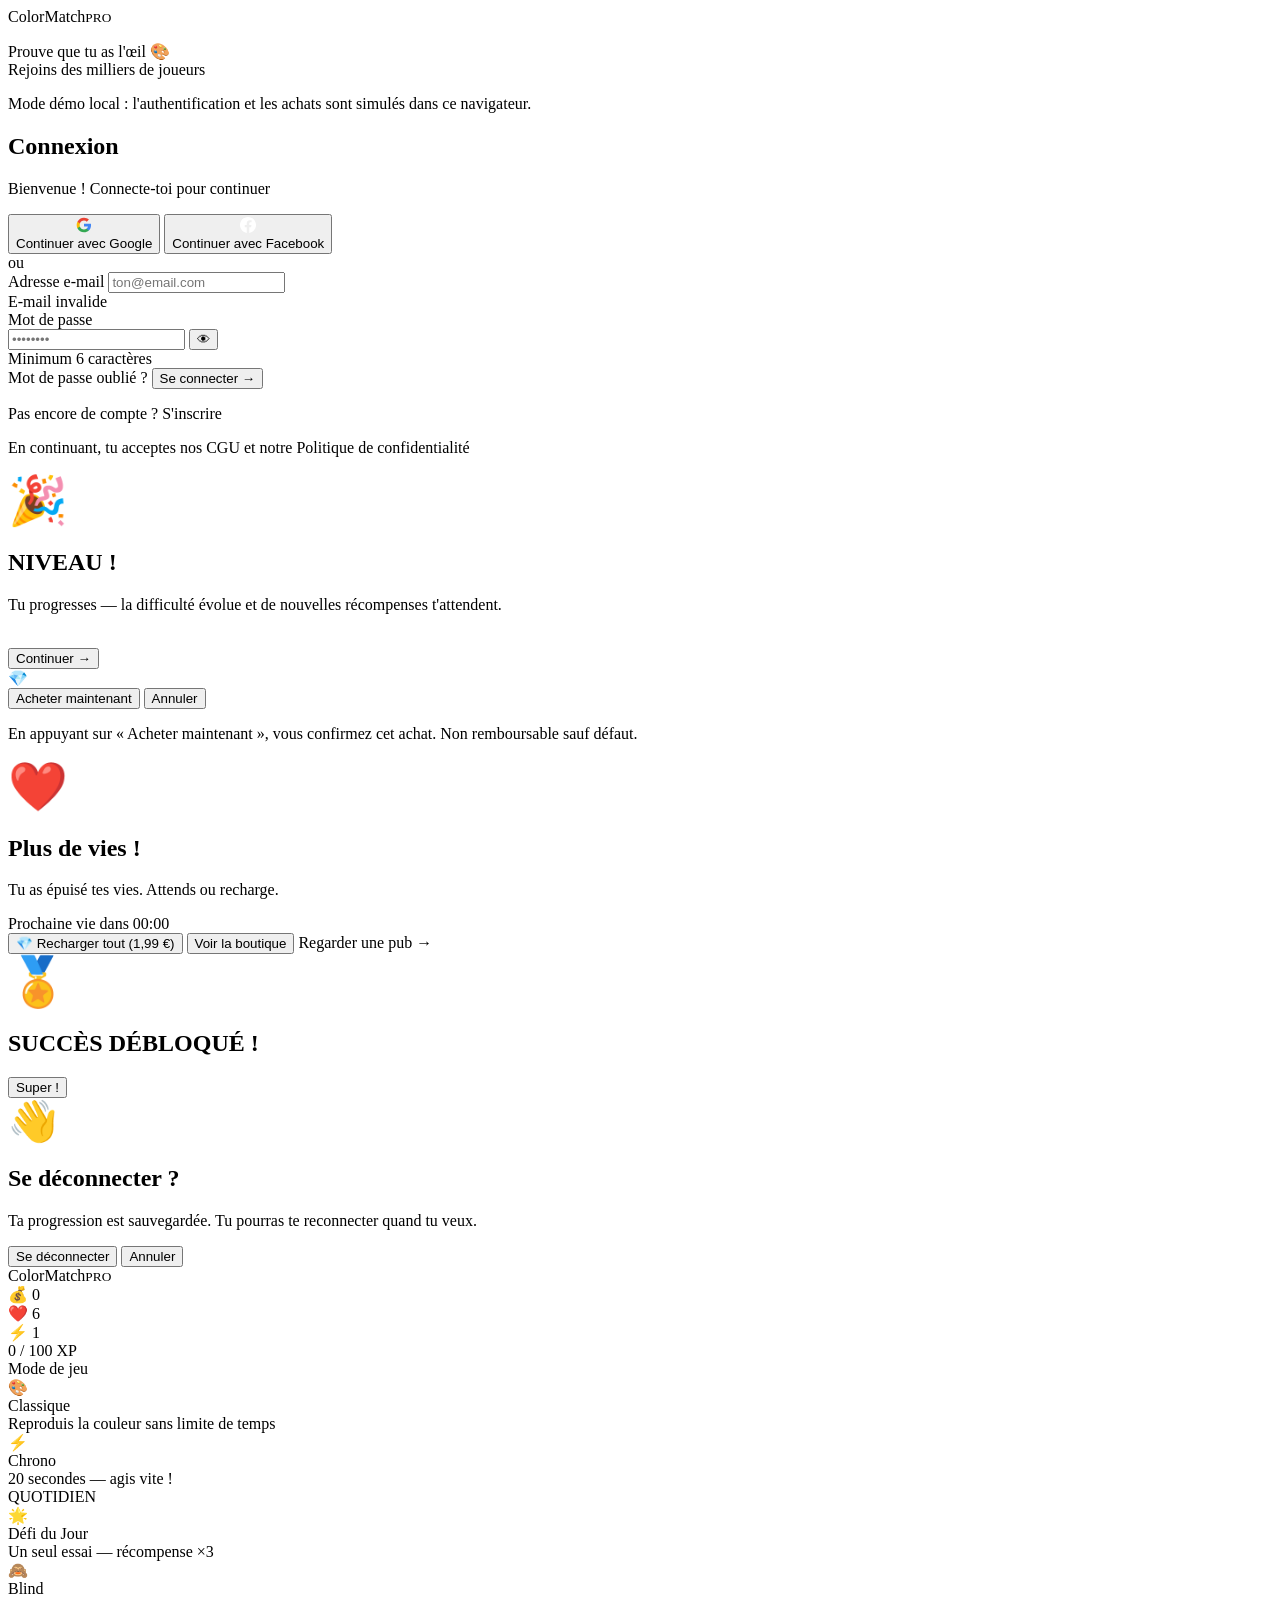
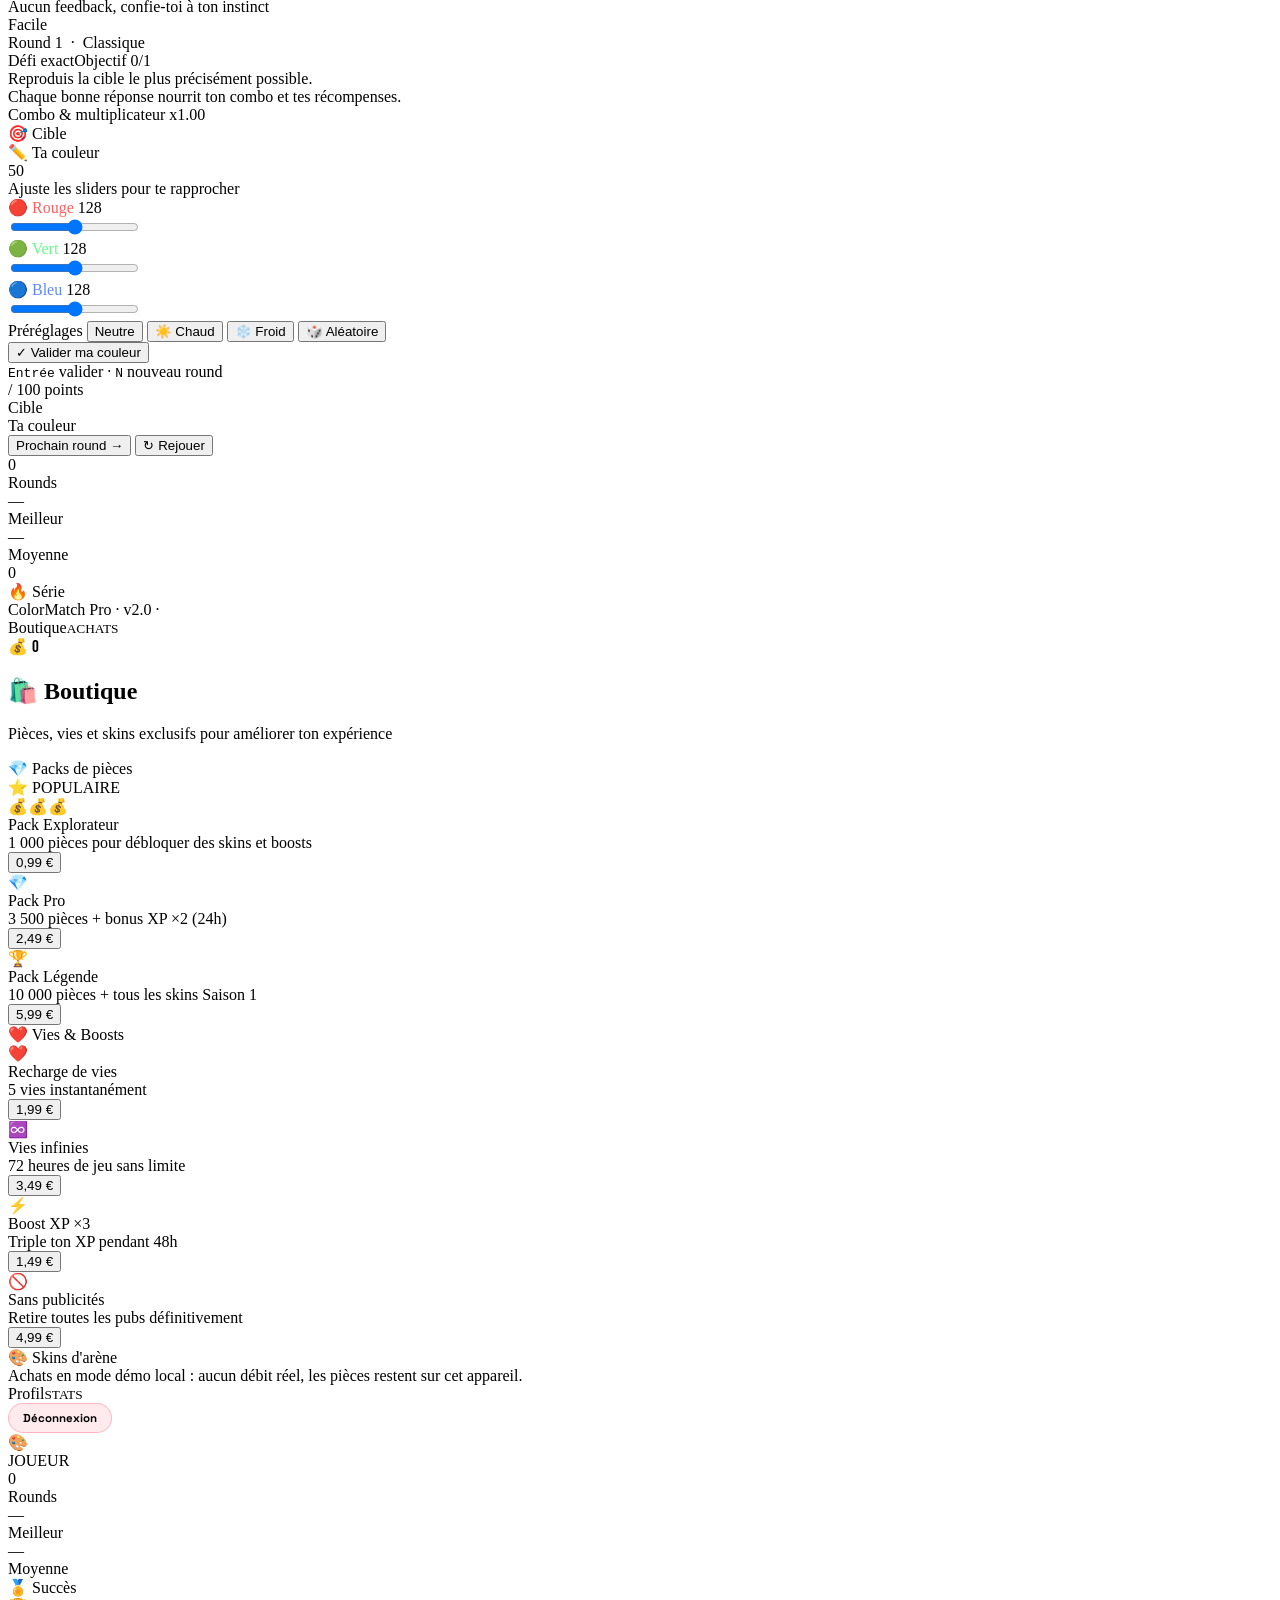
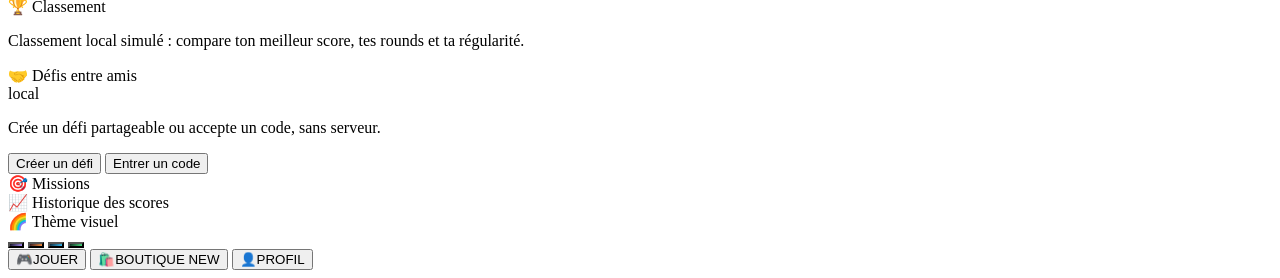
==== commit b594d1f9: "Add files via upload" ====
--- a/index.html
+++ b/index.html
@@ -5,689 +5,8 @@
 <meta name="viewport" content="width=device-width, initial-scale=1.0, maximum-scale=1.0, user-scalable=no"/>
 <title>ColorMatch Pro</title>
 <link href="https://fonts.googleapis.com/css2?family=Bebas+Neue&family=Space+Grotesk:wght@300;400;500;600;700&family=DM+Mono:wght@400;500&display=swap" rel="stylesheet"/>
-<style>
-:root{
-  --bg:#070710;--surface:#0f0f1e;--card:#13132a;--card2:#1a1a35;
-  --border:rgba(255,255,255,0.06);--border2:rgba(255,255,255,0.12);
-  --text:#f0f0ff;--muted:#4a4a6a;--muted2:#6a6a9a;
-  --gold:#ffc84a;--green:#00ff88;--red:#ff3d5c;--blue:#4a9fff;
-  --purple:#a78bfa;--pink:#f472b6;--orange:#fb923c;
-  --input-bg:#0d0d22;--input-border:rgba(167,139,250,0.25);
-}
-*,*::before,*::after{box-sizing:border-box;margin:0;padding:0;-webkit-tap-highlight-color:transparent}
-html{height:100%;overflow-x:hidden}
-body{
-  background:var(--bg);color:var(--text);
-  font-family:'Space Grotesk',sans-serif;
-  min-height:100vh;display:flex;flex-direction:column;align-items:center;
-  overflow-x:hidden;
-  background-image:
-    radial-gradient(ellipse 60% 40% at 20% 0%,rgba(167,139,250,0.08) 0%,transparent 60%),
-    radial-gradient(ellipse 50% 30% at 80% 100%,rgba(244,114,182,0.06) 0%,transparent 60%);
-}
-
-/* ═══ AUTH SCREENS ═══ */
-.auth-wrap{
-  width:100%;max-width:420px;
-  min-height:100vh;
-  display:flex;flex-direction:column;align-items:center;
-  justify-content:center;
-  padding:32px 24px 48px;
-}
-.auth-logo{
-  font-family:'Bebas Neue',sans-serif;font-size:2.8rem;
-  letter-spacing:.1em;text-align:center;margin-bottom:4px;
-  background:linear-gradient(135deg,#a78bfa,#f472b6);
-  -webkit-background-clip:text;-webkit-text-fill-color:transparent;background-clip:text;
-}
-.auth-logo small{
-  font-family:'Space Grotesk',sans-serif;font-size:.58rem;
-  letter-spacing:.25em;color:var(--purple);
-  -webkit-text-fill-color:var(--purple);
-  font-weight:700;display:block;margin-top:-8px;text-align:center;
-}
-.auth-tagline{
-  font-size:.82rem;color:var(--muted2);text-align:center;
-  margin-bottom:36px;line-height:1.5;
-}
-
-/* Auth card */
-.auth-card{
-  width:100%;
-  background:var(--card);
-  border:1px solid var(--border2);
-  border-radius:28px;
-  padding:32px 28px;
-  position:relative;overflow:hidden;
-}
-.auth-card::before{
-  content:'';position:absolute;top:0;left:0;right:0;height:2px;
-  background:linear-gradient(90deg,#7c3aed,#a78bfa,#f472b6);
-}
-.auth-title{
-  font-family:'Bebas Neue',sans-serif;font-size:1.8rem;
-  letter-spacing:.06em;margin-bottom:6px;text-align:center;
-}
-.auth-sub{
-  font-size:.78rem;color:var(--muted2);text-align:center;margin-bottom:28px;
-}
-
-/* Social buttons */
-.social-btn{
-  width:100%;display:flex;align-items:center;justify-content:center;gap:12px;
-  padding:13px 20px;border-radius:14px;border:1px solid var(--border2);
-  background:var(--card2);cursor:pointer;
-  font-family:'Space Grotesk',sans-serif;font-size:.88rem;font-weight:600;
-  color:var(--text);transition:border-color .2s,transform .15s,box-shadow .2s;
-  margin-bottom:10px;
-}
-.social-btn:hover{
-  border-color:rgba(255,255,255,0.2);
-  transform:translateY(-1px);
-  box-shadow:0 6px 20px rgba(0,0,0,0.3);
-}
-.social-btn:active{transform:translateY(0)}
-.social-ico{width:22px;height:22px;border-radius:4px;display:flex;align-items:center;justify-content:center;flex-shrink:0}
-.g-ico{background:#fff}
-.f-ico{background:#1877f2}
-
-/* Divider */
-.auth-divider{
-  display:flex;align-items:center;gap:12px;
-  margin:20px 0;
-}
-.auth-divider::before,.auth-divider::after{
-  content:'';flex:1;height:1px;background:var(--border2);
-}
-.auth-divider span{font-size:.72rem;color:var(--muted2);letter-spacing:.08em;text-transform:uppercase}
-
-/* Inputs */
-.field{margin-bottom:16px}
-.field label{
-  display:block;font-size:.72rem;font-weight:700;letter-spacing:.08em;
-  text-transform:uppercase;color:var(--muted2);margin-bottom:7px;
-}
-.field input{
-  width:100%;background:var(--input-bg);
-  border:1px solid var(--input-border);
-  border-radius:12px;padding:13px 16px;
-  font-family:'Space Grotesk',sans-serif;font-size:.9rem;
-  color:var(--text);outline:none;
-  transition:border-color .2s,box-shadow .2s;
-}
-.field input:focus{
-  border-color:var(--purple);
-  box-shadow:0 0 0 3px rgba(167,139,250,0.12);
-}
-.field input::placeholder{color:var(--muted)}
-.field-error{font-size:.72rem;color:var(--red);margin-top:5px;display:none}
-
-/* Password toggle */
-.pw-wrap{position:relative}
-.pw-toggle{
-  position:absolute;right:14px;top:50%;transform:translateY(-50%);
-  background:none;border:none;cursor:pointer;color:var(--muted2);
-  font-size:1rem;padding:4px;
-}
-
-/* Forgot password */
-.forgot-link{
-  text-align:right;font-size:.72rem;color:var(--purple);
-  cursor:pointer;margin-top:-10px;margin-bottom:16px;
-  display:block;text-decoration:none;
-}
-.forgot-link:hover{color:var(--pink)}
-
-/* Submit */
-.btn-auth{
-  width:100%;
-  background:linear-gradient(135deg,#7c3aed,#a78bfa);
-  color:#fff;font-family:'Space Grotesk',sans-serif;
-  font-weight:700;font-size:.95rem;letter-spacing:.02em;
-  padding:15px;border:none;border-radius:14px;cursor:pointer;
-  transition:transform .15s,box-shadow .15s,opacity .15s;
-  box-shadow:0 4px 20px rgba(124,58,237,0.3);
-  margin-bottom:18px;position:relative;
-}
-.btn-auth:hover{transform:translateY(-2px);box-shadow:0 8px 28px rgba(124,58,237,0.4)}
-.btn-auth:active{transform:translateY(0)}
-.btn-auth:disabled{opacity:.4;cursor:not-allowed;transform:none;box-shadow:none}
-.btn-auth .btn-spinner{display:none;width:18px;height:18px;border:2px solid rgba(255,255,255,.3);border-top-color:#fff;border-radius:50%;animation:spin .7s linear infinite;margin:0 auto}
-.btn-auth.loading .btn-txt{display:none}
-.btn-auth.loading .btn-spinner{display:block}
-
-@keyframes spin{to{transform:rotate(360deg)}}
-
-/* Switch link */
-.auth-switch{
-  text-align:center;font-size:.8rem;color:var(--muted2);
-}
-.auth-switch a{color:var(--purple);cursor:pointer;font-weight:600;text-decoration:none}
-.auth-switch a:hover{color:var(--pink)}
-
-/* Terms */
-.auth-terms{
-  text-align:center;font-size:.65rem;color:var(--muted);
-  margin-top:18px;line-height:1.5;
-}
-.auth-terms a{color:var(--purple);cursor:pointer}
-
-/* ═══ PSEUDO SCREEN ═══ */
-.pseudo-wrap{
-  width:100%;max-width:420px;
-  min-height:100vh;
-  display:flex;flex-direction:column;align-items:center;
-  justify-content:center;
-  padding:32px 24px 48px;
-}
-.pseudo-avatar{
-  width:80px;height:80px;border-radius:50%;
-  background:linear-gradient(135deg,#7c3aed,#f472b6);
-  display:flex;align-items:center;justify-content:center;
-  font-size:2rem;margin:0 auto 20px;
-  border:3px solid rgba(167,139,250,0.3);
-  box-shadow:0 0 40px rgba(167,139,250,0.2);
-}
-.avatar-grid{
-  display:grid;grid-template-columns:repeat(5,1fr);gap:8px;
-  margin-bottom:20px;
-}
-.av-opt{
-  width:100%;aspect-ratio:1;background:var(--card2);
-  border:2px solid var(--border);border-radius:12px;
-  display:flex;align-items:center;justify-content:center;
-  font-size:1.4rem;cursor:pointer;
-  transition:border-color .2s,transform .15s;
-}
-.av-opt:hover{border-color:var(--purple);transform:scale(1.08)}
-.av-opt.selected{border-color:var(--purple);background:rgba(167,139,250,0.12)}
-
-.pseudo-suggestions{
-  display:flex;flex-wrap:wrap;gap:6px;margin-bottom:20px;
-}
-.sugg-tag{
-  background:var(--card2);border:1px solid var(--border2);
-  border-radius:100px;padding:6px 14px;font-size:.75rem;
-  cursor:pointer;transition:border-color .2s,background .2s;
-  color:var(--muted2);
-}
-.sugg-tag:hover{border-color:var(--purple);color:var(--text)}
-
-/* ═══ TOAST ═══ */
-.toast{
-  position:fixed;top:20px;left:50%;transform:translateX(-50%) translateY(-80px);
-  background:var(--card);border:1px solid var(--border2);
-  border-radius:14px;padding:12px 20px;
-  font-size:.82rem;font-weight:600;
-  transition:transform .35s cubic-bezier(.34,1.56,.64,1),opacity .3s;
-  z-index:500;white-space:nowrap;opacity:0;
-}
-.toast.show{transform:translateX(-50%) translateY(0);opacity:1}
-.toast.error{border-color:rgba(255,61,92,0.4);color:var(--red)}
-.toast.success{border-color:rgba(0,255,136,0.4);color:var(--green)}
-
-/* ═══ FORGOT PASSWORD SCREEN ═══ */
-.forgot-sent{
-  text-align:center;padding:20px 0;
-}
-.forgot-sent .big-ico{font-size:3rem;margin-bottom:16px}
-.forgot-sent h3{font-family:'Bebas Neue',sans-serif;font-size:1.6rem;letter-spacing:.06em;margin-bottom:8px}
-.forgot-sent p{font-size:.82rem;color:var(--muted2);line-height:1.5}
-
-/* ═══ PROGRESS STEPS ═══ */
-.auth-steps{
-  display:flex;align-items:center;gap:8px;
-  margin-bottom:28px;justify-content:center;
-}
-.step-dot{
-  width:8px;height:8px;border-radius:50%;
-  background:var(--border2);transition:background .3s,transform .3s;
-}
-.step-dot.active{background:var(--purple);transform:scale(1.3)}
-.step-dot.done{background:var(--green)}
-
-/* ═══ GAME (hidden initially) ═══ */
-#game-root{display:none;width:100%}
-
-/* ═══ NAV BAR ═══ */
-.nav-bar{
-  position:fixed;bottom:0;left:0;right:0;
-  background:rgba(7,7,16,0.95);
-  backdrop-filter:blur(20px);
-  border-top:1px solid var(--border2);
-  display:flex;align-items:stretch;
-  padding:0 0 env(safe-area-inset-bottom,0);
-  z-index:100;
-}
-.nav-tab{
-  flex:1;display:flex;flex-direction:column;align-items:center;
-  justify-content:center;gap:3px;padding:12px 4px;
-  cursor:pointer;border:none;background:none;
-  color:var(--muted2);font-family:'Space Grotesk',sans-serif;
-  font-size:.58rem;font-weight:600;letter-spacing:.08em;text-transform:uppercase;
-  transition:color .2s;position:relative;
-}
-.nav-tab.active{color:var(--purple)}
-.nav-tab .n-icon{font-size:1.3rem;line-height:1}
-.nav-tab.active::before{
-  content:'';position:absolute;top:0;left:50%;transform:translateX(-50%);
-  width:32px;height:2px;background:var(--purple);border-radius:0 0 4px 4px;
-}
-.nav-badge{
-  position:absolute;top:8px;right:calc(50% - 18px);
-  background:var(--red);color:#fff;font-size:.55rem;font-weight:700;
-  padding:1px 5px;border-radius:100px;min-width:16px;text-align:center;
-}
-
-/* ═══ SCREENS ═══ */
-.screen{
-  width:100%;max-width:430px;min-height:100vh;
-  padding:0 16px calc(80px + env(safe-area-inset-bottom,0));
-  display:none;flex-direction:column;align-items:center;
-}
-.screen.active{display:flex}
-.top-bar{
-  width:100%;display:flex;align-items:center;
-  justify-content:space-between;
-  padding:20px 0 16px;margin-bottom:8px;
-}
-.logo{
-  font-family:'Bebas Neue',sans-serif;font-size:1.9rem;
-  letter-spacing:.08em;
-  background:linear-gradient(135deg,#a78bfa,#f472b6);
-  -webkit-background-clip:text;-webkit-text-fill-color:transparent;background-clip:text;
-}
-.logo small{
-  font-family:'Space Grotesk',sans-serif;font-size:.55rem;
-  letter-spacing:.2em;color:var(--purple);
-  -webkit-text-fill-color:var(--purple);
-  font-weight:700;display:block;margin-top:-6px;
-}
-.hud-row{display:flex;gap:7px}
-.hud-chip{
-  display:flex;align-items:center;gap:5px;
-  background:var(--card);border:1px solid var(--border2);
-  padding:6px 12px;border-radius:100px;
-  font-size:.78rem;font-weight:700;cursor:pointer;
-  transition:border-color .2s;
-}
-.hud-chip span{font-family:'Bebas Neue',sans-serif;font-size:1.05rem}
-.gold-v{color:var(--gold)}.life-v{color:var(--red)}
-
-.xp-wrap{
-  width:100%;display:flex;align-items:center;gap:8px;margin-bottom:20px;
-}
-.xp-bar-bg{flex:1;height:4px;background:rgba(255,255,255,0.05);border-radius:100px;overflow:hidden}
-.xp-bar-fill{
-  height:100%;border-radius:100px;
-  background:linear-gradient(90deg,#7c3aed,#a78bfa,#f472b6);
-  transition:width .6s cubic-bezier(.4,0,.2,1);
-}
-.xp-txt{font-size:.65rem;color:var(--muted2);white-space:nowrap;font-family:'DM Mono',monospace}
-
-.mode-section{width:100%;margin-bottom:22px}
-.section-title{
-  font-size:.65rem;font-weight:700;letter-spacing:.15em;text-transform:uppercase;
-  color:var(--muted2);margin-bottom:10px;
-}
-.mode-grid{display:grid;grid-template-columns:1fr 1fr;gap:8px}
-.mode-card{
-  background:var(--card);border:1px solid var(--border);
-  border-radius:18px;padding:16px;cursor:pointer;
-  transition:border-color .2s,transform .15s,box-shadow .2s;
-  position:relative;overflow:hidden;
-}
-.mode-card:hover,.mode-card.selected{
-  border-color:rgba(167,139,250,0.4);transform:translateY(-2px);
-  box-shadow:0 8px 24px rgba(167,139,250,0.1);
-}
-.mode-card.selected{background:rgba(167,139,250,0.08)}
-.mode-ico{font-size:1.6rem;margin-bottom:8px}
-.mode-name{font-size:.82rem;font-weight:700;margin-bottom:2px}
-.mode-desc{font-size:.65rem;color:var(--muted2);line-height:1.4}
-.mode-daily-badge{
-  position:absolute;top:10px;right:10px;
-  background:rgba(0,255,136,0.15);border:1px solid rgba(0,255,136,0.3);
-  border-radius:100px;padding:2px 8px;font-size:.6rem;color:var(--green);font-weight:700;
-}
-
-.diff-row{
-  width:100%;display:flex;align-items:center;justify-content:space-between;
-  margin-bottom:12px;
-}
-.diff-tag{
-  font-size:.65rem;font-weight:700;letter-spacing:.12em;text-transform:uppercase;
-  padding:5px 12px;border-radius:100px;border:1px solid;
-}
-.round-tag{font-size:.72rem;color:var(--muted2);font-family:'DM Mono',monospace}
-
-.streak-row{
-  width:100%;display:flex;align-items:center;justify-content:center;
-  gap:10px;margin-bottom:16px;
-}
-.streak-badge{
-  display:flex;align-items:center;gap:6px;
-  background:rgba(251,146,60,0.1);border:1px solid rgba(251,146,60,0.3);
-  padding:7px 16px;border-radius:100px;font-size:.8rem;font-weight:700;color:var(--orange);
-}
-.streak-num{font-family:'Bebas Neue',sans-serif;font-size:1.2rem}
-
-.arena{
-  width:100%;display:grid;grid-template-columns:1fr 1fr;
-  gap:10px;margin-bottom:14px;
-}
-.color-block{
-  border-radius:22px;aspect-ratio:1;border:1px solid var(--border);
-  display:flex;flex-direction:column;align-items:center;justify-content:flex-end;
-  padding:14px;overflow:hidden;position:relative;
-  transition:border-color .3s,box-shadow .3s;
-}
-.color-block.target-glow{
-  border-color:rgba(255,255,255,0.15);box-shadow:inset 0 0 30px rgba(0,0,0,0.3);
-}
-.color-label{
-  font-size:.62rem;font-weight:700;letter-spacing:.1em;text-transform:uppercase;
-  background:rgba(0,0,0,.6);backdrop-filter:blur(8px);
-  padding:5px 12px;border-radius:100px;color:#fff;
-}
-
-.timer-wrap{
-  width:100%;display:flex;align-items:center;gap:8px;margin-bottom:8px;
-}
-.timer-bar-bg{flex:1;height:6px;background:rgba(255,255,255,0.05);border-radius:100px;overflow:hidden}
-.timer-bar-fill{
-  height:100%;border-radius:100px;
-  background:linear-gradient(90deg,#ff3d5c,#ffc84a,#00ff88);
-  transition:width .1s linear;
-}
-.timer-num{font-family:'Bebas Neue',sans-serif;font-size:1.3rem;min-width:28px;text-align:right}
-
-.score-row{
-  width:100%;display:flex;align-items:center;gap:10px;margin-bottom:4px;
-}
-.diff-bar-bg{flex:1;height:6px;background:rgba(255,255,255,0.05);border-radius:100px;overflow:hidden}
-.diff-bar-fill{
-  height:100%;border-radius:100px;
-  background:linear-gradient(90deg,#ff3d5c,#ffc84a,#00ff88);
-  transition:width .1s ease;
-}
-.score-live-num{
-  font-family:'Bebas Neue',sans-serif;font-size:1.5rem;
-  min-width:42px;text-align:right;transition:color .2s;
-}
-.score-hint{
-  font-size:.7rem;color:var(--muted2);text-align:center;
-  width:100%;margin-bottom:20px;font-family:'DM Mono',monospace;
-}
-
-.sliders{width:100%;display:flex;flex-direction:column;gap:16px;margin-bottom:20px}
-.slider-row{display:flex;flex-direction:column;gap:6px}
-.slider-head{display:flex;justify-content:space-between;align-items:center}
-.s-name{font-size:.72rem;font-weight:700;letter-spacing:.1em;text-transform:uppercase}
-.s-val{font-family:'DM Mono',monospace;font-size:1rem;font-weight:500;min-width:36px;text-align:right}
-.slider-locked{
-  height:10px;border-radius:100px;
-  background:repeating-linear-gradient(90deg,#13132a 0,#13132a 8px,#1a1a35 8px,#1a1a35 16px);
-  display:flex;align-items:center;justify-content:center;
-  font-size:.6rem;color:var(--muted);letter-spacing:.08em;
-}
-input[type=range]{
-  -webkit-appearance:none;appearance:none;
-  width:100%;height:8px;border-radius:100px;outline:none;cursor:pointer;
-}
-#sl-r{background:linear-gradient(90deg,#1a0005,#ff2244)}
-#sl-g{background:linear-gradient(90deg,#001a05,#00ff66)}
-#sl-b{background:linear-gradient(90deg,#00051a,#2244ff)}
-input[type=range]::-webkit-slider-thumb{
-  -webkit-appearance:none;width:22px;height:22px;
-  border-radius:50%;background:#fff;
-  box-shadow:0 2px 12px rgba(0,0,0,.8);border:2px solid rgba(255,255,255,.3);
-  transition:transform .1s;
-}
-input[type=range]:active::-webkit-slider-thumb{transform:scale(1.2)}
-
-.btn-validate{
-  width:100%;
-  background:linear-gradient(135deg,#7c3aed,#a78bfa);
-  color:#fff;font-family:'Space Grotesk',sans-serif;
-  font-weight:700;font-size:.95rem;letter-spacing:.03em;
-  padding:17px;border:none;border-radius:16px;cursor:pointer;
-  transition:transform .15s,opacity .15s,box-shadow .15s;
-  margin-bottom:20px;box-shadow:0 4px 20px rgba(124,58,237,0.3);
-}
-.btn-validate:hover{transform:translateY(-2px);box-shadow:0 8px 28px rgba(124,58,237,0.4)}
-.btn-validate:disabled{opacity:.25;cursor:not-allowed;transform:none;box-shadow:none}
-
-.result-card{
-  display:none;width:100%;
-  background:var(--card);border:1px solid var(--border2);
-  border-radius:24px;padding:28px 22px;
-  margin-bottom:18px;text-align:center;
-  animation:slideUp .35s cubic-bezier(.34,1.56,.64,1);
-}
-.result-card.show{display:block}
-@keyframes slideUp{from{opacity:0;transform:translateY(16px) scale(.97)}to{opacity:1;transform:none}}
-.r-emoji{font-size:2.8rem;margin-bottom:6px}
-.r-score{
-  font-family:'Bebas Neue',sans-serif;font-size:5.5rem;line-height:1;
-  background:linear-gradient(135deg,#a78bfa,#f472b6);
-  -webkit-background-clip:text;-webkit-text-fill-color:transparent;background-clip:text;
-}
-.r-pts{font-size:.72rem;color:var(--muted2);margin-bottom:10px;font-family:'DM Mono',monospace}
-.r-msg{font-size:1rem;font-weight:700;margin-bottom:2px}
-.r-sub{font-size:.8rem;color:var(--muted2);margin-bottom:16px}
-.r-gains{display:flex;gap:8px;justify-content:center;flex-wrap:wrap;margin-bottom:18px}
-.r-gain-pill{
-  display:flex;align-items:center;gap:5px;
-  background:var(--card2);border:1px solid var(--border2);
-  padding:7px 14px;border-radius:100px;font-size:.78rem;font-weight:700;
-}
-.r-swatches{display:flex;gap:16px;justify-content:center;margin-bottom:16px}
-.sw-wrap{display:flex;flex-direction:column;align-items:center;gap:5px}
-.sw{width:54px;height:54px;border-radius:14px;border:2px solid rgba(255,255,255,.1)}
-.sw-lbl{font-size:.58rem;color:var(--muted2)}
-.sw-hex{font-size:.6rem;font-family:'DM Mono',monospace;color:var(--muted2)}
-.btn-next{
-  width:100%;background:var(--card2);color:var(--text);
-  font-family:'Space Grotesk',sans-serif;font-weight:700;font-size:.88rem;
-  padding:14px;border:1px solid var(--border2);border-radius:14px;
-  cursor:pointer;transition:background .2s,border-color .2s;
-}
-.btn-next:hover{background:#1a1a40;border-color:rgba(167,139,250,0.3)}
-
-.session-stats{
-  width:100%;display:grid;grid-template-columns:repeat(4,1fr);gap:6px;margin-bottom:20px;
-}
-.stat-box{
-  background:var(--card);border:1px solid var(--border);
-  border-radius:14px;padding:12px 8px;text-align:center;
-}
-.stat-num{font-family:'Bebas Neue',sans-serif;font-size:1.5rem;letter-spacing:.04em}
-.stat-lbl{font-size:.55rem;color:var(--muted2);margin-top:2px;letter-spacing:.06em;text-transform:uppercase}
-
-/* SHOP */
-.shop-hero{
-  width:100%;background:linear-gradient(135deg,rgba(124,58,237,0.2),rgba(244,114,182,0.1));
-  border:1px solid rgba(167,139,250,0.2);border-radius:22px;
-  padding:24px;margin-bottom:20px;text-align:center;
-}
-.shop-hero h2{font-family:'Bebas Neue',sans-serif;font-size:2rem;letter-spacing:.06em;margin-bottom:4px}
-.shop-hero p{font-size:.78rem;color:var(--muted2)}
-.shop-section{width:100%;margin-bottom:24px}
-.shop-section-title{
-  font-size:.65rem;font-weight:700;letter-spacing:.15em;text-transform:uppercase;
-  color:var(--muted2);margin-bottom:10px;display:flex;align-items:center;gap:8px;
-}
-.shop-section-title::after{content:'';flex:1;height:1px;background:var(--border)}
-.iap-grid{display:grid;grid-template-columns:1fr 1fr;gap:8px}
-.iap-card{
-  background:var(--card);border:1px solid var(--border);
-  border-radius:18px;padding:18px;cursor:pointer;
-  transition:transform .15s,border-color .2s,box-shadow .2s;
-  text-align:center;position:relative;overflow:hidden;
-}
-.iap-card:hover{transform:translateY(-3px);border-color:rgba(167,139,250,0.3);box-shadow:0 10px 30px rgba(0,0,0,0.3)}
-.iap-card.featured{
-  border-color:rgba(252,211,77,0.4);
-  background:linear-gradient(135deg,rgba(252,211,77,0.05),var(--card));
-  grid-column:1/-1;
-}
-.iap-badge{
-  position:absolute;top:12px;right:12px;
-  background:linear-gradient(135deg,#fbbf24,#f59e0b);
-  color:#000;font-size:.55rem;font-weight:800;letter-spacing:.08em;
-  padding:3px 8px;border-radius:100px;
-}
-.iap-ico{font-size:2rem;margin-bottom:8px}
-.iap-name{font-size:.85rem;font-weight:700;margin-bottom:4px}
-.iap-desc{font-size:.68rem;color:var(--muted2);margin-bottom:12px;line-height:1.4}
-.iap-price{
-  background:linear-gradient(135deg,#7c3aed,#a78bfa);
-  color:#fff;font-weight:700;font-size:.85rem;
-  padding:9px 20px;border-radius:100px;border:none;
-  cursor:pointer;font-family:'Space Grotesk',sans-serif;
-  transition:opacity .2s,transform .15s;width:100%;
-}
-.iap-price:hover{opacity:.9;transform:scale(1.02)}
-.skin-grid{display:grid;grid-template-columns:repeat(3,1fr);gap:8px}
-.skin-card{
-  background:var(--card);border:1px solid var(--border);
-  border-radius:14px;padding:12px;text-align:center;cursor:pointer;
-  transition:border-color .2s,transform .15s;
-}
-.skin-card:hover{transform:translateY(-2px)}
-.skin-card.active-skin{border-color:var(--purple);background:rgba(167,139,250,0.08)}
-.skin-preview{height:48px;border-radius:10px;margin-bottom:8px;position:relative;overflow:hidden}
-.skin-name{font-size:.65rem;font-weight:700;letter-spacing:.06em}
-.skin-lock{font-size:.7rem;color:var(--gold)}
-
-/* PROFILE */
-.profile-hero{
-  width:100%;background:var(--card);border:1px solid var(--border2);
-  border-radius:24px;padding:28px;text-align:center;margin-bottom:16px;
-}
-.profile-avatar-big{
-  width:72px;height:72px;border-radius:50%;
-  background:linear-gradient(135deg,#7c3aed,#f472b6);
-  margin:0 auto 12px;display:flex;align-items:center;justify-content:center;
-  font-size:2rem;border:3px solid rgba(167,139,250,0.3);
-}
-.profile-name-big{font-family:'Bebas Neue',sans-serif;font-size:1.6rem;letter-spacing:.06em;margin-bottom:2px}
-.profile-title-tag{
-  font-size:.7rem;font-weight:700;letter-spacing:.12em;text-transform:uppercase;
-  padding:4px 12px;border-radius:100px;display:inline-block;margin-bottom:16px;
-}
-.profile-stats{
-  display:grid;grid-template-columns:repeat(3,1fr);gap:1px;
-  background:var(--border);border-radius:14px;overflow:hidden;
-}
-.p-stat{background:var(--card);padding:16px 8px;text-align:center}
-.p-stat-num{font-family:'Bebas Neue',sans-serif;font-size:1.6rem}
-.p-stat-lbl{font-size:.58rem;color:var(--muted2);letter-spacing:.06em;text-transform:uppercase}
-.achievement-list{width:100%;display:flex;flex-direction:column;gap:8px;margin-bottom:20px}
-.ach-card{
-  background:var(--card);border:1px solid var(--border);
-  border-radius:14px;padding:14px;display:flex;align-items:center;gap:14px;
-}
-.ach-card.locked-ach{opacity:.4}
-.ach-ico{font-size:1.6rem;width:44px;height:44px;background:var(--card2);border-radius:12px;display:flex;align-items:center;justify-content:center;flex-shrink:0}
-.ach-info{flex:1}
-.ach-name{font-size:.82rem;font-weight:700;margin-bottom:2px}
-.ach-desc{font-size:.68rem;color:var(--muted2)}
-.ach-reward{font-size:.7rem;color:var(--gold);font-weight:700}
-.lb-list{width:100%;display:flex;flex-direction:column;gap:6px}
-.lb-row{
-  background:var(--card);border:1px solid var(--border);
-  border-radius:14px;padding:12px 16px;display:flex;align-items:center;gap:12px;
-}
-.lb-row.lb-me{border-color:rgba(167,139,250,0.35);background:rgba(167,139,250,0.06)}
-.lb-rank{font-family:'Bebas Neue',sans-serif;font-size:1.3rem;width:28px;text-align:center}
-.lb-rank.gold{color:var(--gold)}.lb-rank.silver{color:#a0aec0}.lb-rank.bronze{color:#c47c3e}
-.lb-av{width:36px;height:36px;border-radius:50%;display:flex;align-items:center;justify-content:center;font-size:1.1rem;flex-shrink:0}
-.lb-info{flex:1}
-.lb-name{font-size:.82rem;font-weight:700}
-.lb-sub{font-size:.65rem;color:var(--muted2)}
-.lb-score{font-family:'Bebas Neue',sans-serif;font-size:1.4rem;color:var(--purple)}
-
-/* OVERLAYS */
-.overlay{
-  position:fixed;inset:0;background:rgba(0,0,0,.8);
-  backdrop-filter:blur(10px);z-index:200;
-  opacity:0;pointer-events:none;transition:opacity .3s;
-  display:flex;align-items:center;justify-content:center;padding:20px;
-}
-.overlay.show{opacity:1;pointer-events:auto}
-.modal{
-  background:var(--card);border:1px solid var(--border2);
-  border-radius:28px;padding:32px 24px;width:100%;max-width:360px;
-  text-align:center;
-  transform:scale(.9) translateY(10px);transition:transform .3s cubic-bezier(.34,1.56,.64,1);
-}
-.overlay.show .modal{transform:none}
-.modal h2{font-family:'Bebas Neue',sans-serif;font-size:2.2rem;letter-spacing:.06em;margin-bottom:6px}
-.modal p{font-size:.82rem;color:var(--muted2);margin-bottom:20px;line-height:1.5}
-.modal-btn{
-  width:100%;background:linear-gradient(135deg,#7c3aed,#a78bfa);
-  color:#fff;font-family:'Space Grotesk',sans-serif;font-weight:700;
-  font-size:.9rem;padding:15px;border:none;border-radius:14px;cursor:pointer;
-  transition:opacity .2s,transform .15s;margin-bottom:8px;
-}
-.modal-btn:hover{opacity:.9;transform:translateY(-1px)}
-.modal-btn.secondary{background:var(--card2);color:var(--text);border:1px solid var(--border2)}
-.modal-badge{
-  font-size:.7rem;font-weight:700;letter-spacing:.1em;text-transform:uppercase;
-  padding:6px 16px;border-radius:100px;display:inline-block;margin-bottom:16px;
-}
-.modal-close{font-size:.75rem;color:var(--muted2);cursor:pointer;margin-top:8px;display:inline-block}
-.purchase-product{
-  background:var(--card2);border:1px solid var(--border2);
-  border-radius:18px;padding:20px;margin-bottom:20px;
-}
-.pp-ico{font-size:3rem;margin-bottom:8px}
-.pp-name{font-size:1rem;font-weight:700;margin-bottom:4px}
-.pp-desc{font-size:.75rem;color:var(--muted2);line-height:1.4}
-.pp-price-big{font-family:'Bebas Neue',sans-serif;font-size:2.5rem;color:var(--gold);margin:12px 0 4px}
-.pp-legal{font-size:.6rem;color:var(--muted);line-height:1.4;margin-top:8px}
-.no-lives-timer{font-family:'DM Mono',monospace;font-size:1rem;color:var(--orange);margin-bottom:16px}
-
-.confetti-wrap{position:fixed;inset:0;pointer-events:none;z-index:250;overflow:hidden}
-.conf-dot{
-  position:absolute;width:8px;height:8px;border-radius:50%;
-  animation:confDrop 1.2s ease-in forwards;
-}
-@keyframes confDrop{
-  0%{transform:translateY(-10px) rotate(0deg);opacity:1}
-  100%{transform:translateY(110vh) rotate(720deg);opacity:0}
-}
-
-/* USER BADGE in nav */
-.user-nav-badge{
-  position:absolute;top:8px;right:calc(50% - 18px);
-  background:rgba(167,139,250,0.2);border:1px solid rgba(167,139,250,0.4);
-  border-radius:100px;padding:1px 5px;font-size:.5rem;
-  color:var(--purple);font-weight:700;white-space:nowrap;max-width:40px;
-  overflow:hidden;text-overflow:ellipsis;
-}
-
-footer{
-  width:100%;max-width:430px;text-align:center;
-  font-size:.62rem;color:var(--muted);padding:10px 16px 0;
-}
-
-/* Auth screen animations */
-@keyframes authFadeIn{
-  from{opacity:0;transform:translateY(20px)}
-  to{opacity:1;transform:translateY(0)}
-}
-.auth-wrap,.pseudo-wrap{animation:authFadeIn .4s ease}
-
-/* Page transition */
-@keyframes fadeSwitch{
-  from{opacity:0;transform:translateX(20px)}
-  to{opacity:1;transform:translateX(0)}
-}
-.auth-card{animation:authFadeIn .35s cubic-bezier(.34,1.2,.64,1)}
-</style>
+<link rel="stylesheet" href="scripts/styles.css"/>
+
 </head>
 <body>
 
@@ -701,6 +20,7 @@
 <div class="auth-wrap" id="auth-login">
   <div class="auth-logo">ColorMatch<small>PRO</small></div>
   <p class="auth-tagline">Prouve que tu as l'œil 🎨<br>Rejoins des milliers de joueurs</p>
+  <div class="demo-note">Mode démo local : l'authentification et les achats sont simulés dans ce navigateur.</div>
 
   <div class="auth-card">
     <div class="auth-steps">
@@ -759,6 +79,7 @@
 ════════════════════════════════════════ -->
 <div class="auth-wrap" id="auth-register" style="display:none">
   <div class="auth-logo">ColorMatch<small>PRO</small></div>
+  <div class="demo-note">Mode démo local : aucun compte ni paiement réel n'est créé.</div>
 
   <div class="auth-card">
     <div class="auth-steps">
@@ -966,7 +287,7 @@
     <div class="logo">ColorMatch<small>PRO</small></div>
     <div class="hud-row">
       <div class="hud-chip" onclick="showScreen('shop')">💰 <span class="hud-val gold-v" id="hud-coins">0</span></div>
-      <div class="hud-chip" id="lives-chip" onclick="openNoLivesModal()">❤️ <span class="hud-val life-v" id="hud-lives">5</span></div>
+      <div class="hud-chip" id="lives-chip" onclick="openNoLivesModal()">❤️ <span class="hud-val life-v" id="hud-lives">6</span></div>
       <div class="hud-chip">⚡ <span class="hud-val" style="color:var(--purple)" id="hud-lvl">1</span></div>
     </div>
   </div>
@@ -985,7 +306,7 @@
       </div>
       <div class="mode-card" id="mode-chrono" onclick="selectMode('chrono')">
         <div class="mode-ico">⚡</div><div class="mode-name">Chrono</div>
-        <div class="mode-desc">15 secondes — agis vite !</div>
+        <div class="mode-desc">20 secondes — agis vite !</div>
       </div>
       <div class="mode-card" id="mode-daily" onclick="selectMode('daily')">
         <div class="mode-daily-badge">QUOTIDIEN</div>
@@ -1008,6 +329,16 @@
     <div class="streak-badge">🔥 Série <span class="streak-num" id="streak-num">0</span></div>
   </div>
 
+  <div class="challenge-panel" id="challenge-panel">
+    <div class="challenge-head"><span class="challenge-type" id="challenge-type">Défi exact</span><span class="objective-progress" id="objective-progress">Objectif 0/1</span></div>
+    <div class="challenge-objective" id="challenge-objective">Reproduis la cible le plus précisément possible.</div>
+    <div class="challenge-detail" id="challenge-detail">Chaque bonne réponse nourrit ton combo et tes récompenses.</div>
+  </div>
+  <div class="combo-panel">
+    <span class="combo-label">Combo & multiplicateur</span>
+    <span class="combo-value" id="combo-value">x1.00</span>
+  </div>
+
   <div class="arena">
     <div class="color-block target-glow" id="target-block">
       <span class="color-label">🎯 Cible</span>
@@ -1019,7 +350,7 @@
 
   <div class="timer-wrap" id="timer-wrap" style="display:none">
     <div class="timer-bar-bg"><div class="timer-bar-fill" id="timer-fill" style="width:100%"></div></div>
-    <div class="timer-num" id="timer-num">15</div>
+    <div class="timer-num" id="timer-num">20</div>
   </div>
 
   <div class="score-row">
@@ -1052,7 +383,16 @@
     </div>
   </div>
 
+  <div class="quick-tools" aria-label="Préréglages de couleur">
+    <span class="quick-tools-label">Préréglages</span>
+    <button class="quick-btn" onclick="applyPreset('neutral')">Neutre</button>
+    <button class="quick-btn" onclick="applyPreset('warm')">☀️ Chaud</button>
+    <button class="quick-btn" onclick="applyPreset('cool')">❄️ Froid</button>
+    <button class="quick-btn" onclick="applyPreset('random')">🎲 Aléatoire</button>
+  </div>
+
   <button class="btn-validate" id="btn-val" onclick="valider()">✓ Valider ma couleur</button>
+  <div class="keyboard-hint"><kbd>Entrée</kbd> valider · <kbd>N</kbd> nouveau round</div>
 
   <div class="result-card" id="result-card">
     <div class="r-emoji" id="r-emoji"></div>
@@ -1065,7 +405,10 @@
       <div class="sw-wrap"><div class="sw" id="sw-t"></div><div class="sw-lbl">Cible</div><div class="sw-hex" id="sw-t-hex"></div></div>
       <div class="sw-wrap"><div class="sw" id="sw-a"></div><div class="sw-lbl">Ta couleur</div><div class="sw-hex" id="sw-a-hex"></div></div>
     </div>
-    <button class="btn-next" id="btn-next-round" onclick="nextRound()">Prochain round →</button>
+    <div class="result-actions">
+      <button class="btn-small primary" id="btn-next-round" onclick="nextRound()">Prochain round →</button>
+      <button class="btn-small" id="btn-replay" onclick="replayRound()">↻ Rejouer</button>
+    </div>
   </div>
 
   <div class="session-stats">
@@ -1141,7 +484,7 @@
     <div class="shop-section-title">🎨 Skins d'arène</div>
     <div class="skin-grid" id="skin-grid"></div>
   </div>
-  <footer>Achats traités par Google Play. Non remboursables sauf défaut.</footer>
+  <footer>Achats en mode démo local : aucun débit réel, les pièces restent sur cet appareil.</footer>
 </div>
 
 <!-- ═══ SCREEN: PROFIL ═══ -->
@@ -1168,7 +511,34 @@
   </div>
   <div class="shop-section">
     <div class="shop-section-title">🏆 Classement</div>
+    <p class="section-note">Classement local simulé : compare ton meilleur score, tes rounds et ta régularité.</p>
     <div class="lb-list" id="lb-list"></div>
+  </div>
+  <div class="social-card">
+    <div class="panel-head"><div class="shop-section-title" style="margin:0">🤝 Défis entre amis</div><span class="objective-progress">local</span></div>
+    <p class="section-note">Crée un défi partageable ou accepte un code, sans serveur.</p>
+    <div class="social-actions">
+      <button class="btn-small primary" onclick="createFriendChallenge()">Créer un défi</button>
+      <button class="btn-small" onclick="joinFriendChallenge()">Entrer un code</button>
+    </div>
+    <div id="friend-challenge-list"></div>
+  </div>
+  <div class="shop-section">
+    <div class="shop-section-title">🎯 Missions</div>
+    <div class="mission-card" id="mission-list"></div>
+  </div>
+  <div class="shop-section">
+    <div class="shop-section-title">📈 Historique des scores</div>
+    <div class="history-card"><div class="history-list" id="history-list"></div></div>
+  </div>
+  <div class="theme-card">
+    <div class="shop-section-title">🌈 Thème visuel</div>
+    <div class="theme-grid">
+      <button class="theme-btn" data-theme-choice="default" style="background:linear-gradient(135deg,#0f0f1e,#a78bfa)" onclick="setTheme('default')" aria-label="Thème nuit"></button>
+      <button class="theme-btn" data-theme-choice="sunset" style="background:linear-gradient(135deg,#321722,#fb923c)" onclick="setTheme('sunset')" aria-label="Thème coucher de soleil"></button>
+      <button class="theme-btn" data-theme-choice="ocean" style="background:linear-gradient(135deg,#0e293a,#38bdf8)" onclick="setTheme('ocean')" aria-label="Thème océan"></button>
+      <button class="theme-btn" data-theme-choice="forest" style="background:linear-gradient(135deg,#102d20,#4ade80)" onclick="setTheme('forest')" aria-label="Thème forêt"></button>
+    </div>
   </div>
 </div>
 
@@ -1188,708 +558,6 @@
 
 </div><!-- end game-root -->
 
-<script>
-// ════════════════════════════════════════
-//  AUTH STATE
-// ════════════════════════════════════════
-let currentUser=null;
-let selectedAvatar='🎨';
-
-const PSEUDO_SUGGESTIONS=['ColorMaster','NeonEye','PixelWitch','HueMaster','ChromaFox','RetinaPro','SpektraX','VisionAce'];
-
-function saveUser(u){localStorage.setItem('cmp_user',JSON.stringify(u));}
-function loadUser(){
-  try{return JSON.parse(localStorage.getItem('cmp_user')||'null');}catch(e){return null;}
-}
-
-// ════════════════════════════════════════
-//  AUTH NAVIGATION
-// ════════════════════════════════════════
-function showAuthScreen(id){
-  ['auth-login','auth-register','auth-forgot','auth-pseudo'].forEach(s=>{
-    const el=document.getElementById(s);
-    el.style.display=(s===id?'flex':'none');
-  });
-  document.getElementById('game-root').style.display='none';
-}
-function showLogin(){
-  document.getElementById('auth-forgot').style.display='none';
-  document.getElementById('auth-register').style.display='none';
-  document.getElementById('auth-login').style.display='flex';
-}
-function showRegister(){
-  document.getElementById('auth-login').style.display='none';
-  document.getElementById('auth-register').style.display='flex';
-}
-function showForgot(){
-  document.getElementById('auth-login').style.display='none';
-  document.getElementById('auth-forgot').style.display='flex';
-  document.getElementById('forgot-form-view').style.display='block';
-  document.getElementById('forgot-sent-view').style.display='none';
-}
-function showPseudo(){
-  showAuthScreen('auth-pseudo');
-  generateSuggestions();
-}
-function enterGame(){
-  ['auth-login','auth-register','auth-forgot','auth-pseudo'].forEach(s=>{
-    document.getElementById(s).style.display='none';
-  });
-  document.getElementById('game-root').style.display='block';
-  document.getElementById('footer-user').textContent=currentUser.avatar+' '+currentUser.pseudo;
-  initGame();
-}
-
-// ════════════════════════════════════════
-//  FORM HELPERS
-// ════════════════════════════════════════
-function togglePw(inputId,btn){
-  const inp=document.getElementById(inputId);
-  if(inp.type==='password'){inp.type='text';btn.textContent='🙈';}
-  else{inp.type='password';btn.textContent='👁';}
-}
-function validateEmail(e){return /^[^\s@]+@[^\s@]+\.[^\s@]+$/.test(e);}
-function showFieldError(id,show){
-  document.getElementById(id).style.display=show?'block':'none';
-}
-function setLoading(btn,on){
-  if(on){btn.classList.add('loading');btn.disabled=true;}
-  else{btn.classList.remove('loading');btn.disabled=false;}
-}
-
-// ════════════════════════════════════════
-//  AUTH ACTIONS
-// ════════════════════════════════════════
-function doLogin(){
-  const email=document.getElementById('login-email').value.trim();
-  const pw=document.getElementById('login-pw').value;
-  let ok=true;
-  if(!validateEmail(email)){showFieldError('err-login-email',true);ok=false;}
-  else showFieldError('err-login-email',false);
-  if(pw.length<6){showFieldError('err-login-pw',true);ok=false;}
-  else showFieldError('err-login-pw',false);
-  if(!ok) return;
-
-  const btn=document.getElementById('btn-login');
-  setLoading(btn,true);
-
-  // Check si compte existe
-  setTimeout(()=>{
-    setLoading(btn,false);
-    const stored=loadUser();
-    if(stored && stored.email===email){
-      currentUser=stored;
-      showToast('👋 Bon retour, '+currentUser.pseudo+' !','success');
-      setTimeout(()=>enterGame(),500);
-    } else {
-      // Nouveau compte via email → pseudo
-      currentUser={email,avatar:'🎨',pseudo:null};
-      showToast('✅ Connexion réussie !','success');
-      setTimeout(()=>showPseudo(),400);
-    }
-  },1200);
-}
-
-function doRegister(){
-  const email=document.getElementById('reg-email').value.trim();
-  const pw=document.getElementById('reg-pw').value;
-  const pw2=document.getElementById('reg-pw2').value;
-  let ok=true;
-  if(!validateEmail(email)){showFieldError('err-reg-email',true);ok=false;}
-  else showFieldError('err-reg-email',false);
-  if(pw.length<6){showFieldError('err-reg-pw',true);ok=false;}
-  else showFieldError('err-reg-pw',false);
-  if(pw!==pw2){showFieldError('err-reg-pw2',true);ok=false;}
-  else showFieldError('err-reg-pw2',false);
-  if(!ok) return;
-
-  const btn=document.getElementById('btn-register');
-  setLoading(btn,true);
-  setTimeout(()=>{
-    setLoading(btn,false);
-    currentUser={email,avatar:'🎨',pseudo:null};
-    showToast('🎉 Compte créé avec succès !','success');
-    setTimeout(()=>showPseudo(),400);
-  },1400);
-}
-
-function socialLogin(provider){
-  const names={google:'Google',facebook:'Facebook'};
-  showToast(`⏳ Connexion ${names[provider]} en cours…`);
-  setTimeout(()=>{
-    const stored=loadUser();
-    if(stored && stored.provider===provider){
-      currentUser=stored;
-      showToast('👋 Bon retour, '+currentUser.pseudo+' !','success');
-      setTimeout(()=>enterGame(),500);
-    } else {
-      currentUser={provider,avatar:'🎨',pseudo:null,email:provider+'@oauth.local'};
-      showToast(`✅ Connecté via ${names[provider]} !`,'success');
-      setTimeout(()=>showPseudo(),400);
-    }
-  },1500);
-}
-
-function doForgot(){
-  const email=document.getElementById('forgot-email').value.trim();
-  if(!validateEmail(email)){showFieldError('err-forgot-email',true);return;}
-  showFieldError('err-forgot-email',false);
-  document.getElementById('forgot-email-display').textContent=email;
-  showToast('📬 Envoi en cours…');
-  setTimeout(()=>{
-    document.getElementById('forgot-form-view').style.display='none';
-    document.getElementById('forgot-sent-view').style.display='block';
-    showToast('✅ E-mail envoyé !','success');
-  },1200);
-}
-
-// ════════════════════════════════════════
-//  PSEUDO / AVATAR
-// ════════════════════════════════════════
-function pickAvatar(el,emoji){
-  document.querySelectorAll('.av-opt').forEach(o=>o.classList.remove('selected'));
-  el.classList.add('selected');
-  selectedAvatar=emoji;
-  document.getElementById('selected-avatar').textContent=emoji;
-}
-
-function generateSuggestions(){
-  const wrap=document.getElementById('pseudo-suggestions');
-  const suffixes=['42','Pro','X','7','HD','Elite','Master','Neo'];
-  const picks=PSEUDO_SUGGESTIONS.sort(()=>Math.random()-.5).slice(0,4);
-  wrap.innerHTML=picks.map(p=>{
-    const s=suffixes[Math.floor(Math.random()*suffixes.length)];
-    const name=p+s;
-    return`<div class="sugg-tag" onclick="document.getElementById('pseudo-input').value='${name}'">${name}</div>`;
-  }).join('');
-}
-
-function doPseudo(){
-  const raw=document.getElementById('pseudo-input').value.trim();
-  const valid=/^[a-zA-Z0-9_]{3,20}$/.test(raw);
-  if(!valid){showFieldError('err-pseudo',true);return;}
-  showFieldError('err-pseudo',false);
-
-  const btn=document.getElementById('btn-pseudo');
-  setLoading(btn,true);
-  setTimeout(()=>{
-    setLoading(btn,false);
-    currentUser.pseudo=raw;
-    currentUser.avatar=selectedAvatar;
-    saveUser(currentUser);
-    showToast('🎮 Bienvenue '+raw+' !','success');
-    setTimeout(()=>enterGame(),600);
-  },1000);
-}
-
-function doLogout(){
-  closeOverlay('ov-logout');
-  localStorage.removeItem('cmp_user');
-  currentUser=null;
-  showToast('👋 À bientôt !');
-  setTimeout(()=>{
-    document.getElementById('game-root').style.display='none';
-    showAuthScreen('auth-login');
-  },500);
-}
-
-// ════════════════════════════════════════
-//  TOAST
-// ════════════════════════════════════════
-let toastTimer=null;
-function showToast(msg,type='',dur=2500){
-  const t=document.getElementById('toast-notif');
-  t.textContent=msg;
-  t.className='toast show'+(type?' '+type:'');
-  clearTimeout(toastTimer);
-  toastTimer=setTimeout(()=>t.classList.remove('show'),dur);
-}
-
-// ════════════════════════════════════════
-//  GAME CONFIG
-// ════════════════════════════════════════
-const LEVELS=[
-  {xp:100, label:'Facile',        col:'#00ff88',locked:[],       hint:true, coins:10},
-  {xp:250, label:'Normal',        col:'#ffc84a',locked:[],       hint:true, coins:15},
-  {xp:450, label:'Intermédiaire', col:'#fb923c',locked:['b'],    hint:true, coins:22},
-  {xp:700, label:'Difficile',     col:'#ff3d5c',locked:['b'],    hint:false,coins:30},
-  {xp:1000,label:'Expert',        col:'#f472b6',locked:['g','b'],hint:false,coins:42},
-  {xp:1400,label:'Maître',        col:'#a78bfa',locked:['g','b'],hint:false,coins:60},
-  {xp:9999,label:'Légendaire',    col:'#ff4ecd',locked:['r','g','b'],hint:false,coins:80},
-];
-const SKINS=[
-  {id:'classic',name:'Classique',price:0,   gradient:'linear-gradient(135deg,#1a1a3a,#0f0f20)'},
-  {id:'sunset', name:'Coucher',  price:200, gradient:'linear-gradient(135deg,#ff6b35,#f7931e,#fcb045)'},
-  {id:'ocean',  name:'Océan',    price:200, gradient:'linear-gradient(135deg,#0575e6,#021b79)'},
-  {id:'forest', name:'Forêt',    price:350, gradient:'linear-gradient(135deg,#1a3a1a,#2d6a4f,#52b788)'},
-  {id:'candy',  name:'Candy',    price:350, gradient:'linear-gradient(135deg,#fc5c7d,#6a3093)'},
-  {id:'aurora', name:'Aurora',   price:500, gradient:'linear-gradient(135deg,#00c3ff,#00ff88,#ffff1c)'},
-  {id:'fire',   name:'Inferno',  price:800, gradient:'linear-gradient(135deg,#ff416c,#ff4b2b)'},
-  {id:'legend', name:'Légende',  price:1200,gradient:'linear-gradient(135deg,#ffd700,#ff6b35,#ff416c)'},
-];
-const IAP={
-  coins_big:    {ico:'💰',name:'Pack Explorateur',desc:'1 000 pièces',              price:'0,99 €', action:()=>{STATE.coins+=1000;showToast('💰 +1 000 pièces !');}},
-  coins_pro:    {ico:'💎',name:'Pack Pro',         desc:'3 500 pièces + XP×2 24h',  price:'2,49 €', action:()=>{STATE.coins+=3500;STATE.xpBoostUntil=Date.now()+86400000;showToast('💎 +3 500 pièces !');}},
-  coins_mega:   {ico:'🏆',name:'Pack Légende',     desc:'10 000 pièces + 4 skins',  price:'5,99 €', action:()=>{STATE.coins+=10000;['sunset','ocean','forest','candy'].forEach(s=>{if(!STATE.ownedSkins.includes(s))STATE.ownedSkins.push(s)});showToast('🏆 +10 000 pièces !');}},
-  lives_refill: {ico:'❤️',name:'Recharge vies',    desc:'5 vies instantanément',    price:'1,99 €', action:()=>{STATE.lives=Math.min(5,STATE.lives+5);renderHUD();showToast('❤️ Vies rechargées !');}},
-  lives_infinite:{ico:'♾️',name:'Vies infinies',   desc:'72h sans limite',          price:'3,49 €', action:()=>{STATE.infiniteLivesUntil=Date.now()+259200000;showToast('♾️ Vies infinies 72h !');}},
-  xp_boost:     {ico:'⚡',name:'Boost XP ×3',      desc:'Triple ton XP 48h',        price:'1,49 €', action:()=>{STATE.xpBoostUntil=Date.now()+172800000;STATE.xpBoostMult=3;showToast('⚡ XP ×3 actif !');}},
-  no_ads:       {ico:'🚫',name:'Sans publicités',  desc:'Retire les pubs définitivement',price:'4,99 €',action:()=>{STATE.noAds=true;showToast('🚫 Pubs supprimées !');},isOneTime:true},
-};
-const ACHIEVEMENTS=[
-  {id:'first_blood',  ico:'🎯',name:'Premier sang',    desc:'Complète ton premier round',        reward:{xp:50, coins:20},  condition:s=>s.totalRounds>=1},
-  {id:'sharp_eye',    ico:'👁️',name:'Œil de lynx',     desc:'Obtiens un score de 90+',           reward:{xp:100,coins:50},  condition:s=>s.bestScore>=90},
-  {id:'perfectionist',ico:'💎',name:'Perfectionniste', desc:'Obtiens un score parfait de 100',   reward:{xp:300,coins:200}, condition:s=>s.bestScore>=100},
-  {id:'on_fire',      ico:'🔥',name:'En feu',          desc:'Enchaîne 5 scores de 80+',          reward:{xp:150,coins:75},  condition:s=>s.maxStreak>=5},
-  {id:'veteran',      ico:'🏅',name:'Vétéran',         desc:'Joue 50 rounds',                    reward:{xp:200,coins:100}, condition:s=>s.totalRounds>=50},
-  {id:'rich',         ico:'💰',name:'Millionnaire',    desc:'Accumule 1 000 pièces',              reward:{xp:150,coins:0},   condition:s=>s.totalCoinsEarned>=1000},
-  {id:'legendary',    ico:'🌟',name:'Légendaire',       desc:'Atteins le niveau Légendaire',      reward:{xp:500,coins:500}, condition:s=>s.level>=6},
-];
-const LEADERBOARD_MOCK=[
-  {name:'Maxime_R',emoji:'🦊',score:98,rounds:240,bg:'#ff6b35'},
-  {name:'Léa_D',   emoji:'🐺',score:96,rounds:180,bg:'#a78bfa'},
-  {name:'Jonas_V', emoji:'🦁',score:94,rounds:320,bg:'#ffc84a'},
-  {name:'Chloé_M', emoji:'🐯',score:91,rounds:150,bg:'#f472b6'},
-  {name:'Tom_B',   emoji:'🦅',score:89,rounds:270,bg:'#4a9fff'},
-];
-
-// ════════════════════════════════════════
-//  GAME STATE
-// ════════════════════════════════════════
-let STATE;
-let TARGET,uR=128,uG=128,uB=128,validated=false;
-let currentMode='classic';
-let timerInterval=null,timerLeft=15;
-let pendingPurchaseId=null;
-let gameInited=false;
-
-function getStateKey(){return'cmp_state_'+(currentUser?.email||'guest');}
-function loadState(){
-  try{
-    const s=JSON.parse(localStorage.getItem(getStateKey())||'{}');
-    return{
-      coins:s.coins??0,xp:s.xp??0,level:s.level??0,
-      round:s.round??1,bestScore:s.bestScore??0,
-      scores:s.scores??[],lives:s.lives??5,
-      lastLifeRegen:s.lastLifeRegen??Date.now(),
-      streak:s.streak??0,maxStreak:s.maxStreak??0,
-      totalRounds:s.totalRounds??0,totalCoinsEarned:s.totalCoinsEarned??0,
-      achievements:s.achievements??[],
-      ownedSkins:s.ownedSkins??['classic'],activeSkin:s.activeSkin??'classic',
-      infiniteLivesUntil:s.infiniteLivesUntil??0,
-      xpBoostUntil:s.xpBoostUntil??0,xpBoostMult:s.xpBoostMult??1,
-      noAds:s.noAds??false,dailyDone:s.dailyDone??null,
-    };
-  }catch(e){
-    return{coins:0,xp:0,level:0,round:1,bestScore:0,scores:[],lives:5,
-      lastLifeRegen:Date.now(),streak:0,maxStreak:0,totalRounds:0,
-      totalCoinsEarned:0,achievements:[],ownedSkins:['classic'],activeSkin:'classic',
-      infiniteLivesUntil:0,xpBoostUntil:0,xpBoostMult:1,noAds:false,dailyDone:null};
-  }
-}
-function saveState(){localStorage.setItem(getStateKey(),JSON.stringify(STATE));}
-
-function initGame(){
-  if(!gameInited){
-    gameInited=true;
-    // Attach slider listeners
-    ['r','g','b'].forEach(ch=>{
-      document.getElementById('sl-'+ch).addEventListener('input',function(){
-        const v=parseInt(this.value);
-        if(ch==='r')uR=v;if(ch==='g')uG=v;if(ch==='b')uB=v;
-        document.getElementById('val-'+ch).textContent=v;
-        updateAttempt();
-      });
-    });
-    setInterval(()=>{regenLives();renderHUD();},5000);
-  }
-  STATE=loadState();
-  regenLives();
-  TARGET=randColor();
-  uR=128;uG=128;uB=128;
-  validated=false;
-  currentMode='classic';
-  document.getElementById('target-block').style.background=rgb(TARGET);
-  document.getElementById('attempt-block').style.background='rgb(128,128,128)';
-  ['r','g','b'].forEach(ch=>document.getElementById('sl-'+ch).value=128);
-  renderAll();
-  updateAttempt();
-  renderShop();
-  // Update profile avatar in nav
-  updateProfileDisplay();
-}
-
-function updateProfileDisplay(){
-  if(!currentUser) return;
-  document.getElementById('p-avatar').textContent=currentUser.avatar||'🎨';
-  document.getElementById('p-name').textContent=(currentUser.pseudo||'JOUEUR').toUpperCase();
-  document.getElementById('footer-user').textContent=(currentUser.avatar||'🎨')+' '+(currentUser.pseudo||'');
-}
-
-// ════════════════════════════════════════
-//  GAME UTILS
-// ════════════════════════════════════════
-function randColor(){return{r:Math.floor(Math.random()*210)+25,g:Math.floor(Math.random()*210)+25,b:Math.floor(Math.random()*210)+25};}
-function rgb(c){return`rgb(${c.r},${c.g},${c.b})`;}
-function toHex(c){return'#'+[c.r,c.g,c.b].map(x=>x.toString(16).padStart(2,'0')).join('');}
-function calcScore(t,a){const d=Math.sqrt((t.r-a.r)**2+(t.g-a.g)**2+(t.b-a.b)**2);return Math.max(0,Math.round((1-d/Math.sqrt(3*255**2))*100));}
-function curLevel(){return LEVELS[Math.min(STATE.level,LEVELS.length-1)];}
-function scoreMsg(s){
-  if(s===100) return{emoji:'🏆',msg:'PARFAIT !',      sub:'Score légendaire. Tu es inarrêtable.'};
-  if(s>=95)   return{emoji:'🎯',msg:'Quasi parfait !',sub:'Précision absolue. Impressionnant.'};
-  if(s>=85)   return{emoji:'🔥',msg:'Excellent !',    sub:'Tu as vraiment l\'œil.'};
-  if(s>=70)   return{emoji:'👍',msg:'Bien joué !',    sub:'Continue comme ça !'};
-  if(s>=50)   return{emoji:'😅',msg:'Pas mal…',       sub:'Encore un effort !'};
-  return             {emoji:'😬',msg:'Raté !',          sub:'Réessaie — tu vas y arriver.'};
-}
-function hasInfiniteLives(){return Date.now()<STATE.infiniteLivesUntil;}
-function xpMult(){return Date.now()<STATE.xpBoostUntil?STATE.xpBoostMult:1;}
-function isDailyDone(){return STATE.dailyDone===new Date().toDateString();}
-function markDailyDone(){STATE.dailyDone=new Date().toDateString();saveState();}
-
-const LIFE_REGEN_MS=5*60*1000;
-function regenLives(){
-  if(hasInfiniteLives()||STATE.lives>=5) return;
-  const gained=Math.floor((Date.now()-STATE.lastLifeRegen)/LIFE_REGEN_MS);
-  if(gained>0){STATE.lives=Math.min(5,STATE.lives+gained);STATE.lastLifeRegen+=gained*LIFE_REGEN_MS;saveState();}
-}
-function nextLifeIn(){
-  const r=LIFE_REGEN_MS-(Date.now()-STATE.lastLifeRegen);
-  return`${Math.floor(r/60000).toString().padStart(2,'0')}:${Math.floor((r%60000)/1000).toString().padStart(2,'0')}`;
-}
-
-// ════════════════════════════════════════
-//  OVERLAYS
-// ════════════════════════════════════════
-function openOverlay(id){document.getElementById(id).classList.add('show');}
-function closeOverlay(id){document.getElementById(id).classList.remove('show');}
-function openNoLivesModal(){
-  if(hasInfiniteLives()||STATE.lives>0) return;
-  document.getElementById('lives-timer').textContent='Prochaine vie dans '+nextLifeIn();
-  openOverlay('ov-nolives');
-}
-function buyLivesFromModal(){closeOverlay('ov-nolives');openPurchase('lives_refill');}
-function showLevelUp(){
-  const lv=curLevel();
-  document.getElementById('toast-lvl').textContent=STATE.level+1;
-  const tag=document.getElementById('toast-diff-tag');
-  tag.textContent=lv.label;tag.style.color=lv.col;
-  tag.style.background=lv.col+'22';tag.style.border=`1px solid ${lv.col}44`;
-  openOverlay('ov-levelup');
-}
-function showAchievementModal(ach){
-  document.getElementById('ach-ico-big').textContent=ach.ico;
-  document.getElementById('ach-name-big').textContent=ach.name;
-  document.getElementById('ach-desc-big').textContent=ach.desc;
-  document.getElementById('ach-reward-big').innerHTML=
-    `<div class="r-gain-pill">⚡ +${ach.reward.xp} XP</div>`+(ach.reward.coins?`<div class="r-gain-pill">💰 +${ach.reward.coins}</div>`:'');
-  openOverlay('ov-achievement');
-}
-
-// ════════════════════════════════════════
-//  SCREEN NAV (GAME)
-// ════════════════════════════════════════
-function showScreen(name){
-  document.querySelectorAll('.screen').forEach(s=>s.classList.remove('active'));
-  document.querySelectorAll('.nav-tab').forEach(t=>t.classList.remove('active'));
-  document.getElementById('screen-'+name).classList.add('active');
-  document.getElementById('nav-'+name)?.classList.add('active');
-  if(name==='shop') renderShop();
-  if(name==='profile') renderProfile();
-  if(name==='play') renderAll();
-  window.scrollTo(0,0);
-  if(name==='shop') document.getElementById('shop-badge').style.display='none';
-}
-
-// ════════════════════════════════════════
-//  SHOP
-// ════════════════════════════════════════
-function openPurchase(id){
-  pendingPurchaseId=id;const p=IAP[id];
-  document.getElementById('pp-ico').textContent=p.ico;
-  document.getElementById('pp-name').textContent=p.name;
-  document.getElementById('pp-desc').textContent=p.desc;
-  document.getElementById('pp-price').textContent=p.price;
-  document.getElementById('pp-confirm-btn').textContent='Acheter — '+p.price;
-  openOverlay('ov-purchase');
-}
-function confirmPurchase(){
-  if(!pendingPurchaseId) return;
-  IAP[pendingPurchaseId].action();saveState();
-  closeOverlay('ov-purchase');renderHUD();renderShop();
-}
-function buySkin(id){
-  const skin=SKINS.find(s=>s.id===id);if(!skin) return;
-  if(STATE.ownedSkins.includes(id)){STATE.activeSkin=id;saveState();renderShop();showToast('🎨 Skin activé !');return;}
-  if(STATE.coins>=skin.price){STATE.coins-=skin.price;STATE.ownedSkins.push(id);STATE.activeSkin=id;saveState();renderShop();renderHUD();showToast('🎨 Skin "'+skin.name+'" activé !');}
-  else showToast('💰 Pas assez de pièces !');
-}
-function renderShop(){
-  if(!STATE) return;
-  document.getElementById('shop-coins').textContent=STATE.coins;
-  const grid=document.getElementById('skin-grid');
-  grid.innerHTML=SKINS.map(sk=>{
-    const owned=STATE.ownedSkins.includes(sk.id),active=STATE.activeSkin===sk.id;
-    return`<div class="skin-card ${active?'active-skin':''}" onclick="buySkin('${sk.id}')">
-      <div class="skin-preview" style="background:${sk.gradient}">
-        ${active?'<div style="position:absolute;bottom:4px;right:4px;font-size:.7rem;background:rgba(0,0,0,.6);border-radius:100px;padding:1px 6px;color:var(--green)">✓</div>':''}
-      </div>
-      <div class="skin-name">${sk.name}</div>
-      <div class="skin-lock">${owned?'<span style="color:var(--green)">✓ Possédé</span>':sk.price===0?'Gratuit':'💰 '+sk.price}</div>
-    </div>`;
-  }).join('');
-}
-
-// ════════════════════════════════════════
-//  PROFILE
-// ════════════════════════════════════════
-function checkAchievements(){
-  ACHIEVEMENTS.forEach(ach=>{
-    if(!STATE.achievements.includes(ach.id)&&ach.condition(STATE)){
-      STATE.achievements.push(ach.id);STATE.xp+=ach.reward.xp;STATE.coins+=ach.reward.coins;
-      STATE.totalCoinsEarned+=ach.reward.coins;saveState();
-      setTimeout(()=>showAchievementModal(ach),600);
-    }
-  });
-}
-function renderProfile(){
-  if(!STATE) return;
-  updateProfileDisplay();
-  const lv=curLevel();
-  document.getElementById('p-title').textContent=lv.label;
-  document.getElementById('p-title').style.cssText=`color:${lv.col};background:${lv.col}20;border:1px solid ${lv.col}44`;
-  document.getElementById('p-rounds').textContent=STATE.totalRounds;
-  document.getElementById('p-best').textContent=STATE.bestScore||'—';
-  const avg=STATE.scores.length?Math.round(STATE.scores.reduce((a,b)=>a+b,0)/STATE.scores.length):null;
-  document.getElementById('p-avg').textContent=avg!==null?avg:'—';
-
-  document.getElementById('achievement-list').innerHTML=ACHIEVEMENTS.map(ach=>{
-    const done=STATE.achievements.includes(ach.id);
-    return`<div class="ach-card ${done?'':'locked-ach'}">
-      <div class="ach-ico">${ach.ico}</div>
-      <div class="ach-info">
-        <div class="ach-name">${ach.name}</div>
-        <div class="ach-desc">${ach.desc}</div>
-        <div class="ach-reward">${done?'✓ Obtenu':'💰 +'+ach.reward.coins+' · ⚡ +'+ach.reward.xp+' XP'}</div>
-      </div>
-    </div>`;
-  }).join('');
-
-  const me={name:currentUser?.pseudo||'Toi',emoji:currentUser?.avatar||'🎨',score:STATE.bestScore||0,rounds:STATE.totalRounds,bg:'#a78bfa',isMe:true};
-  const all=[...LEADERBOARD_MOCK.map(e=>({...e,isMe:false})),me].sort((a,b)=>b.score-a.score);
-  const rankCls=['gold','silver','bronze'];
-  document.getElementById('lb-list').innerHTML=all.map((e,i)=>`
-    <div class="lb-row ${e.isMe?'lb-me':''}">
-      <div class="lb-rank ${rankCls[i]||''}">${i+1}</div>
-      <div class="lb-av" style="background:${e.bg}20;border:1px solid ${e.bg}44">${e.emoji}</div>
-      <div class="lb-info"><div class="lb-name">${e.name}${e.isMe?' (toi)':''}</div><div class="lb-sub">${e.rounds} rounds</div></div>
-      <div class="lb-score">${e.score}</div>
-    </div>`).join('');
-}
-
-// ════════════════════════════════════════
-//  RENDER HUD
-// ════════════════════════════════════════
-function renderHUD(){
-  if(!STATE) return;
-  document.getElementById('hud-coins').textContent=STATE.coins;
-  document.getElementById('hud-lives').textContent=hasInfiniteLives()?'∞':STATE.lives;
-  document.getElementById('hud-lvl').textContent=STATE.level+1;
-}
-function renderAll(){
-  if(!STATE) return;
-  const lv=curLevel();renderHUD();
-  const prevXP=STATE.level>0?LEVELS[STATE.level-1].xp:0,nextXP=lv.xp;
-  const pct=Math.min(100,Math.round((STATE.xp-prevXP)/(nextXP-prevXP)*100));
-  document.getElementById('xp-fill').style.width=pct+'%';
-  document.getElementById('xp-label').textContent=`${STATE.xp-prevXP} / ${nextXP-prevXP} XP`;
-  const tag=document.getElementById('diff-tag');
-  tag.textContent=lv.label;tag.style.color=lv.col;tag.style.borderColor=lv.col+'55';tag.style.background=lv.col+'11';
-  document.getElementById('round-num').textContent=STATE.round;
-  document.getElementById('mode-tag').textContent={classic:'Classique',chrono:'Chrono',daily:'Quotidien',blind:'Blind'}[currentMode];
-  document.getElementById('stat-rounds').textContent=STATE.totalRounds;
-  document.getElementById('stat-best').textContent=STATE.bestScore||'—';
-  const avg=STATE.scores.length?Math.round(STATE.scores.reduce((a,b)=>a+b,0)/STATE.scores.length):null;
-  document.getElementById('stat-avg').textContent=avg!==null?avg:'—';
-  document.getElementById('stat-streak').textContent=STATE.maxStreak;
-  if(STATE.streak>=3){document.getElementById('streak-row').style.display='flex';document.getElementById('streak-num').textContent=STATE.streak;}
-  else document.getElementById('streak-row').style.display='none';
-  renderSliders(lv.locked,lv.hint);
-}
-function renderSliders(locked,hint){
-  ['r','g','b'].forEach(ch=>{
-    const row=document.getElementById('row-'+ch);
-    const slider=document.getElementById('sl-'+ch);
-    const val=document.getElementById('val-'+ch);
-    const isLocked=locked.includes(ch)||(currentMode==='blind'&&ch!=='r');
-    const old=row.querySelector('.slider-locked');if(old) old.remove();
-    slider.style.display='';
-    if(isLocked){
-      slider.style.display='none';val.textContent='?';
-      const d=document.createElement('div');d.className='slider-locked';
-      d.textContent=currentMode==='blind'?'🙈 MODE BLIND':'🔒 NIVEAU INSUFFISANT';row.appendChild(d);
-    } else val.textContent=ch==='r'?uR:ch==='g'?uG:uB;
-  });
-  const isBlind=currentMode==='blind';
-  if(!hint||isBlind){
-    document.getElementById('score-hint').textContent=isBlind?'🙈 Aucun feedback':'🙈 Score masqué';
-    document.getElementById('diff-fill').style.width='0';
-    document.getElementById('live-score').textContent='?';
-  }
-}
-
-// ════════════════════════════════════════
-//  MODE
-// ════════════════════════════════════════
-function selectMode(m){
-  if(m==='daily'&&isDailyDone()){showToast('✅ Défi déjà complété aujourd\'hui !');return;}
-  currentMode=m;
-  document.querySelectorAll('.mode-card').forEach(c=>c.classList.remove('selected'));
-  document.getElementById('mode-'+m).classList.add('selected');
-  document.getElementById('timer-wrap').style.display=m==='chrono'?'flex':'none';
-  if(m!=='chrono') clearInterval(timerInterval);
-  nextRound(true);
-}
-
-// ════════════════════════════════════════
-//  ATTEMPT UPDATE
-// ════════════════════════════════════════
-function updateAttempt(){
-  if(!STATE) return;
-  const attempt={r:uR,g:uG,b:uB};
-  document.getElementById('attempt-block').style.background=rgb(attempt);
-  const lv=curLevel();const s=calcScore(TARGET,attempt);const isBlind=currentMode==='blind';
-  if(lv.hint&&!isBlind){
-    document.getElementById('diff-fill').style.width=s+'%';
-    const el=document.getElementById('live-score');el.textContent=s;
-    el.style.color=s>=90?'var(--green)':s>=70?'var(--gold)':'var(--red)';
-    const dist=Math.round(Math.sqrt((TARGET.r-uR)**2+(TARGET.g-uG)**2+(TARGET.b-uB)**2));
-    document.getElementById('score-hint').textContent=dist===0?'✨ Correspondance parfaite !':`Distance : ${dist} · Score : ${s}/100`;
-  }
-}
-
-// ════════════════════════════════════════
-//  TIMER
-// ════════════════════════════════════════
-function startTimer(){
-  clearInterval(timerInterval);timerLeft=15;
-  document.getElementById('timer-fill').style.width='100%';
-  document.getElementById('timer-num').textContent='15';
-  timerInterval=setInterval(()=>{
-    timerLeft--;
-    document.getElementById('timer-fill').style.width=(timerLeft/15*100)+'%';
-    document.getElementById('timer-num').textContent=timerLeft;
-    document.getElementById('timer-num').style.color=timerLeft<=5?'var(--red)':'var(--text)';
-    if(timerLeft<=0){clearInterval(timerInterval);if(!validated) valider(true);}
-  },1000);
-}
-
-// ════════════════════════════════════════
-//  CONFETTI
-// ════════════════════════════════════════
-function spawnConfetti(){
-  const wrap=document.getElementById('confetti-wrap');wrap.innerHTML='';
-  const colors=['#a78bfa','#f472b6','#ffc84a','#00ff88','#ff3d5c'];
-  for(let i=0;i<40;i++){
-    const d=document.createElement('div');d.className='conf-dot';
-    d.style.left=Math.random()*100+'vw';d.style.top='-10px';
-    d.style.background=colors[Math.floor(Math.random()*colors.length)];
-    d.style.animationDelay=(Math.random()*.8)+'s';d.style.animationDuration=(.8+Math.random()*.8)+'s';
-    wrap.appendChild(d);
-  }
-  setTimeout(()=>wrap.innerHTML='',2500);
-}
-
-// ════════════════════════════════════════
-//  VALIDER
-// ════════════════════════════════════════
-function valider(){
-  if(validated||!STATE) return;
-  if(!hasInfiniteLives()&&STATE.lives<=0){openNoLivesModal();return;}
-  validated=true;clearInterval(timerInterval);
-  document.getElementById('btn-val').disabled=true;
-  const lv=curLevel();
-  const attempt={r:uR,g:uG,b:uB};
-  const score=calcScore(TARGET,attempt);
-  const mult=currentMode==='daily'?3:currentMode==='blind'?1.5:1;
-  const xpMul=xpMult();
-  const baseXP=Math.round(score*.8+(score>=80?20:0)+(score>=95?30:0));
-  const xpGain=Math.round(baseXP*mult*xpMul);
-  const coinsGain=score>=50?Math.round(lv.coins*(score/100)*2*mult):0;
-
-  if(score>=70) STATE.streak++; else STATE.streak=0;
-  if(STATE.streak>STATE.maxStreak) STATE.maxStreak=STATE.streak;
-  if(!hasInfiniteLives()) STATE.lives=Math.max(0,STATE.lives-1);
-  STATE.xp+=xpGain;STATE.coins+=coinsGain;STATE.totalCoinsEarned+=coinsGain;
-  STATE.scores.push(score);STATE.totalRounds++;
-  if(score>STATE.bestScore) STATE.bestScore=score;
-  let leveledUp=false;
-  while(STATE.level<LEVELS.length-1&&STATE.xp>=LEVELS[STATE.level].xp){STATE.level++;leveledUp=true;}
-  if(currentMode==='daily') markDailyDone();
-  saveState();
-
-  const{emoji,msg,sub}=scoreMsg(score);
-  document.getElementById('r-emoji').textContent=emoji;
-  document.getElementById('r-score').textContent=score;
-  document.getElementById('r-msg').textContent=msg;
-  document.getElementById('r-sub').textContent=sub;
-  document.getElementById('sw-t').style.background=rgb(TARGET);
-  document.getElementById('sw-a').style.background=rgb(attempt);
-  document.getElementById('sw-t-hex').textContent=toHex(TARGET);
-  document.getElementById('sw-a-hex').textContent=toHex(attempt);
-
-  let gainHTML=`<div class="r-gain-pill">⚡ +${xpGain} XP${xpMul>1?` (×${xpMul})`:''}${mult>1?` (×${mult})`:''}</div>`;
-  gainHTML+=coinsGain>0?`<div class="r-gain-pill">💰 +${coinsGain}</div>`:`<div class="r-gain-pill" style="color:var(--muted2)">💰 Score insuffisant</div>`;
-  if(STATE.streak>=3) gainHTML+=`<div class="r-gain-pill">🔥 Série ×${STATE.streak}</div>`;
-  document.getElementById('r-gains').innerHTML=gainHTML;
-
-  if(currentMode==='daily'){
-    document.getElementById('btn-next-round').textContent='✓ Défi terminé — à demain !';
-    document.getElementById('btn-next-round').disabled=true;
-    document.getElementById('btn-next-round').style.opacity='.5';
-  } else {
-    document.getElementById('btn-next-round').textContent='Prochain round →';
-    document.getElementById('btn-next-round').disabled=false;
-    document.getElementById('btn-next-round').style.opacity='1';
-  }
-
-  document.getElementById('result-card').classList.add('show');
-  renderAll();
-  if(score===100) spawnConfetti();
-  checkAchievements();
-  if(leveledUp) setTimeout(()=>showLevelUp(),700);
-}
-
-// ════════════════════════════════════════
-//  NEXT ROUND
-// ════════════════════════════════════════
-function nextRound(modeSwitch=false){
-  if(!modeSwitch&&!validated) return;
-  if(!hasInfiniteLives()&&STATE.lives<=0){openNoLivesModal();return;}
-  TARGET=randColor();uR=128;uG=128;uB=128;validated=false;
-  if(!modeSwitch) STATE.round++;saveState();
-  ['r','g','b'].forEach(ch=>document.getElementById('sl-'+ch).value=128);
-  document.getElementById('target-block').style.background=rgb(TARGET);
-  document.getElementById('attempt-block').style.background='rgb(128,128,128)';
-  document.getElementById('result-card').classList.remove('show');
-  document.getElementById('btn-val').disabled=false;
-  renderAll();updateAttempt();
-  if(currentMode==='chrono') startTimer();
-  window.scrollTo({top:0,behavior:'smooth'});
-}
-
-// ════════════════════════════════════════
-//  BOOT
-// ════════════════════════════════════════
-(function boot(){
-  const stored=loadUser();
-  if(stored&&stored.pseudo){
-    currentUser=stored;
-    document.getElementById('auth-login').style.display='none';
-    enterGame();
-  }
-  // else login screen is shown by default
-})();
-</script>
+<script src="scripts/app.js"></script>
 </body>
 </html>
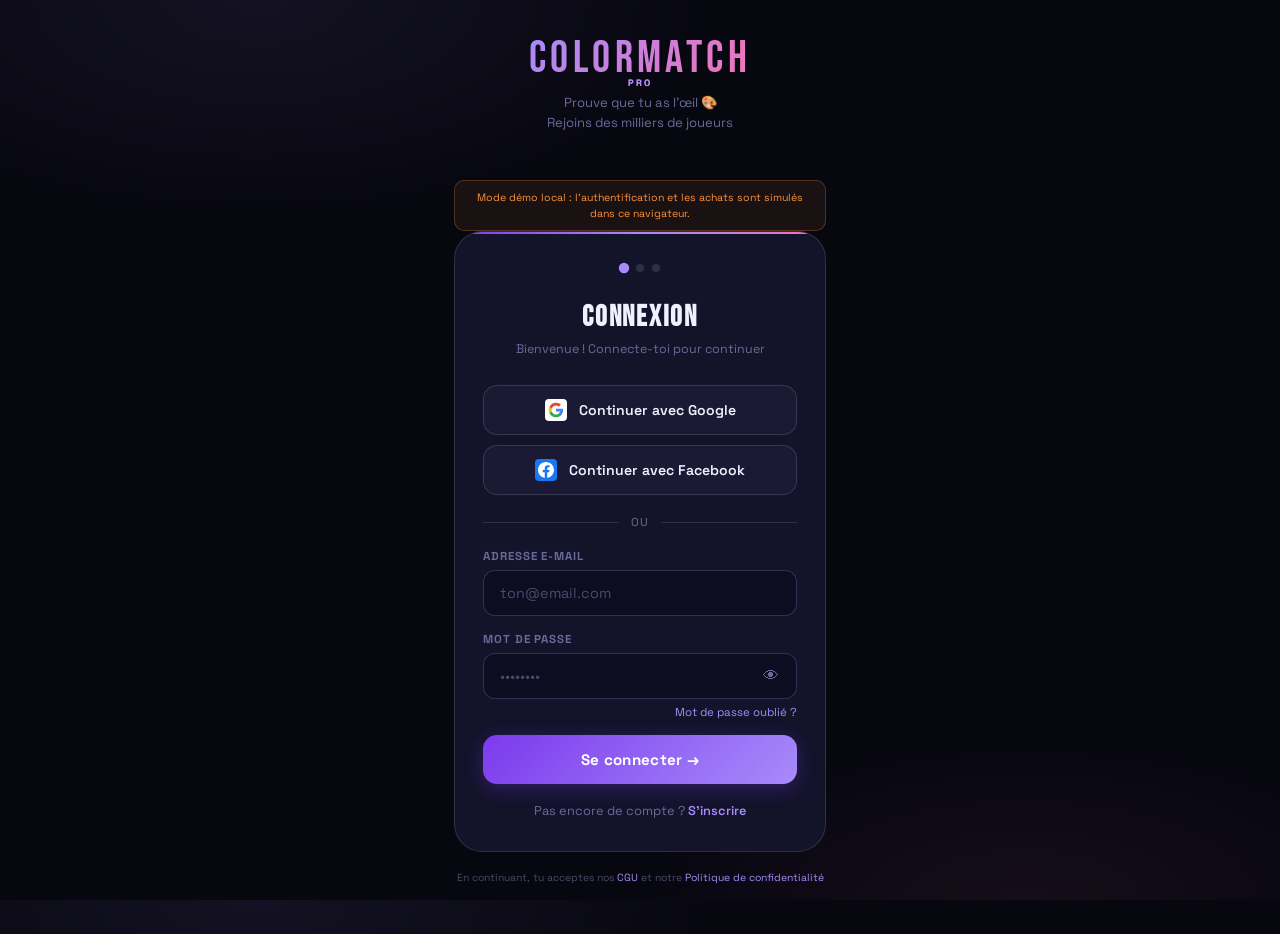
==== commit 81fba873: "Add files via upload" ====
--- a/index.html
+++ b/index.html
@@ -5,7 +5,771 @@
 <meta name="viewport" content="width=device-width, initial-scale=1.0, maximum-scale=1.0, user-scalable=no"/>
 <title>ColorMatch Pro</title>
 <link href="https://fonts.googleapis.com/css2?family=Bebas+Neue&family=Space+Grotesk:wght@300;400;500;600;700&family=DM+Mono:wght@400;500&display=swap" rel="stylesheet"/>
-<link rel="stylesheet" href="scripts/styles.css"/>
+<style data-source="styles.css">
+
+:root{
+  --bg:#070710;--surface:#0f0f1e;--card:#13132a;--card2:#1a1a35;
+  --border:rgba(255,255,255,0.06);--border2:rgba(255,255,255,0.12);
+  --text:#f0f0ff;--muted:#4a4a6a;--muted2:#6a6a9a;
+  --gold:#ffc84a;--green:#00ff88;--red:#ff3d5c;--blue:#4a9fff;
+  --purple:#a78bfa;--pink:#f472b6;--orange:#fb923c;
+  --input-bg:#0d0d22;--input-border:rgba(167,139,250,0.25);
+}
+*,*::before,*::after{box-sizing:border-box;margin:0;padding:0;-webkit-tap-highlight-color:transparent}
+html{height:100%;overflow-x:hidden}
+body{
+  background:var(--bg);color:var(--text);
+  font-family:'Space Grotesk',sans-serif;
+  min-height:100vh;display:flex;flex-direction:column;align-items:center;
+  overflow-x:hidden;
+  background-image:
+    radial-gradient(ellipse 60% 40% at 20% 0%,rgba(167,139,250,0.08) 0%,transparent 60%),
+    radial-gradient(ellipse 50% 30% at 80% 100%,rgba(244,114,182,0.06) 0%,transparent 60%);
+}
+
+/* ═══ AUTH SCREENS ═══ */
+.auth-wrap{
+  width:100%;max-width:420px;
+  min-height:100vh;
+  display:flex;flex-direction:column;align-items:center;
+  justify-content:center;
+  padding:32px 24px 48px;
+}
+.auth-logo{
+  font-family:'Bebas Neue',sans-serif;font-size:2.8rem;
+  letter-spacing:.1em;text-align:center;margin-bottom:4px;
+  background:linear-gradient(135deg,#a78bfa,#f472b6);
+  -webkit-background-clip:text;-webkit-text-fill-color:transparent;background-clip:text;
+}
+.auth-logo small{
+  font-family:'Space Grotesk',sans-serif;font-size:.58rem;
+  letter-spacing:.25em;color:var(--purple);
+  -webkit-text-fill-color:var(--purple);
+  font-weight:700;display:block;margin-top:-8px;text-align:center;
+}
+.auth-tagline{
+  font-size:.82rem;color:var(--muted2);text-align:center;
+  margin-bottom:36px;line-height:1.5;
+}
+
+/* Auth card */
+.auth-card{
+  width:100%;
+  background:var(--card);
+  border:1px solid var(--border2);
+  border-radius:28px;
+  padding:32px 28px;
+  position:relative;overflow:hidden;
+}
+.auth-card::before{
+  content:'';position:absolute;top:0;left:0;right:0;height:2px;
+  background:linear-gradient(90deg,#7c3aed,#a78bfa,#f472b6);
+}
+.auth-title{
+  font-family:'Bebas Neue',sans-serif;font-size:1.8rem;
+  letter-spacing:.06em;margin-bottom:6px;text-align:center;
+}
+.auth-sub{
+  font-size:.78rem;color:var(--muted2);text-align:center;margin-bottom:28px;
+}
+
+/* Social buttons */
+.social-btn{
+  width:100%;display:flex;align-items:center;justify-content:center;gap:12px;
+  padding:13px 20px;border-radius:14px;border:1px solid var(--border2);
+  background:var(--card2);cursor:pointer;
+  font-family:'Space Grotesk',sans-serif;font-size:.88rem;font-weight:600;
+  color:var(--text);transition:border-color .2s,transform .15s,box-shadow .2s;
+  margin-bottom:10px;
+}
+.social-btn:hover{
+  border-color:rgba(255,255,255,0.2);
+  transform:translateY(-1px);
+  box-shadow:0 6px 20px rgba(0,0,0,0.3);
+}
+.social-btn:active{transform:translateY(0)}
+.social-ico{width:22px;height:22px;border-radius:4px;display:flex;align-items:center;justify-content:center;flex-shrink:0}
+.g-ico{background:#fff}
+.f-ico{background:#1877f2}
+
+/* Divider */
+.auth-divider{
+  display:flex;align-items:center;gap:12px;
+  margin:20px 0;
+}
+.auth-divider::before,.auth-divider::after{
+  content:'';flex:1;height:1px;background:var(--border2);
+}
+.auth-divider span{font-size:.72rem;color:var(--muted2);letter-spacing:.08em;text-transform:uppercase}
+
+/* Inputs */
+.field{margin-bottom:16px}
+.field label{
+  display:block;font-size:.72rem;font-weight:700;letter-spacing:.08em;
+  text-transform:uppercase;color:var(--muted2);margin-bottom:7px;
+}
+.field input{
+  width:100%;background:var(--input-bg);
+  border:1px solid var(--input-border);
+  border-radius:12px;padding:13px 16px;
+  font-family:'Space Grotesk',sans-serif;font-size:.9rem;
+  color:var(--text);outline:none;
+  transition:border-color .2s,box-shadow .2s;
+}
+.field input:focus{
+  border-color:var(--purple);
+  box-shadow:0 0 0 3px rgba(167,139,250,0.12);
+}
+.field input::placeholder{color:var(--muted)}
+.field-error{font-size:.72rem;color:var(--red);margin-top:5px;display:none}
+
+/* Password toggle */
+.pw-wrap{position:relative}
+.pw-toggle{
+  position:absolute;right:14px;top:50%;transform:translateY(-50%);
+  background:none;border:none;cursor:pointer;color:var(--muted2);
+  font-size:1rem;padding:4px;
+}
+
+/* Forgot password */
+.forgot-link{
+  text-align:right;font-size:.72rem;color:var(--purple);
+  cursor:pointer;margin-top:-10px;margin-bottom:16px;
+  display:block;text-decoration:none;
+}
+.forgot-link:hover{color:var(--pink)}
+
+/* Submit */
+.btn-auth{
+  width:100%;
+  background:linear-gradient(135deg,#7c3aed,#a78bfa);
+  color:#fff;font-family:'Space Grotesk',sans-serif;
+  font-weight:700;font-size:.95rem;letter-spacing:.02em;
+  padding:15px;border:none;border-radius:14px;cursor:pointer;
+  transition:transform .15s,box-shadow .15s,opacity .15s;
+  box-shadow:0 4px 20px rgba(124,58,237,0.3);
+  margin-bottom:18px;position:relative;
+}
+.btn-auth:hover{transform:translateY(-2px);box-shadow:0 8px 28px rgba(124,58,237,0.4)}
+.btn-auth:active{transform:translateY(0)}
+.btn-auth:disabled{opacity:.4;cursor:not-allowed;transform:none;box-shadow:none}
+.btn-auth .btn-spinner{display:none;width:18px;height:18px;border:2px solid rgba(255,255,255,.3);border-top-color:#fff;border-radius:50%;animation:spin .7s linear infinite;margin:0 auto}
+.btn-auth.loading .btn-txt{display:none}
+.btn-auth.loading .btn-spinner{display:block}
+
+@keyframes spin{to{transform:rotate(360deg)}}
+
+/* Switch link */
+.auth-switch{
+  text-align:center;font-size:.8rem;color:var(--muted2);
+}
+.auth-switch a{color:var(--purple);cursor:pointer;font-weight:600;text-decoration:none}
+.auth-switch a:hover{color:var(--pink)}
+
+/* Terms */
+.auth-terms{
+  text-align:center;font-size:.65rem;color:var(--muted);
+  margin-top:18px;line-height:1.5;
+}
+.auth-terms a{color:var(--purple);cursor:pointer}
+
+/* ═══ PSEUDO SCREEN ═══ */
+.pseudo-wrap{
+  width:100%;max-width:420px;
+  min-height:100vh;
+  display:flex;flex-direction:column;align-items:center;
+  justify-content:center;
+  padding:32px 24px 48px;
+}
+.pseudo-avatar{
+  width:80px;height:80px;border-radius:50%;
+  background:linear-gradient(135deg,#7c3aed,#f472b6);
+  display:flex;align-items:center;justify-content:center;
+  font-size:2rem;margin:0 auto 20px;
+  border:3px solid rgba(167,139,250,0.3);
+  box-shadow:0 0 40px rgba(167,139,250,0.2);
+}
+.avatar-grid{
+  display:grid;grid-template-columns:repeat(5,1fr);gap:8px;
+  margin-bottom:20px;
+}
+.av-opt{
+  width:100%;aspect-ratio:1;background:var(--card2);
+  border:2px solid var(--border);border-radius:12px;
+  display:flex;align-items:center;justify-content:center;
+  font-size:1.4rem;cursor:pointer;
+  transition:border-color .2s,transform .15s;
+}
+.av-opt:hover{border-color:var(--purple);transform:scale(1.08)}
+.av-opt.selected{border-color:var(--purple);background:rgba(167,139,250,0.12)}
+
+.pseudo-suggestions{
+  display:flex;flex-wrap:wrap;gap:6px;margin-bottom:20px;
+}
+.sugg-tag{
+  background:var(--card2);border:1px solid var(--border2);
+  border-radius:100px;padding:6px 14px;font-size:.75rem;
+  cursor:pointer;transition:border-color .2s,background .2s;
+  color:var(--muted2);
+}
+.sugg-tag:hover{border-color:var(--purple);color:var(--text)}
+
+/* ═══ TOAST ═══ */
+.toast{
+  position:fixed;top:20px;left:50%;transform:translateX(-50%) translateY(-80px);
+  background:var(--card);border:1px solid var(--border2);
+  border-radius:14px;padding:12px 20px;
+  font-size:.82rem;font-weight:600;
+  transition:transform .35s cubic-bezier(.34,1.56,.64,1),opacity .3s;
+  z-index:500;white-space:nowrap;opacity:0;
+}
+.toast.show{transform:translateX(-50%) translateY(0);opacity:1}
+.toast.error{border-color:rgba(255,61,92,0.4);color:var(--red)}
+.toast.success{border-color:rgba(0,255,136,0.4);color:var(--green)}
+
+/* ═══ FORGOT PASSWORD SCREEN ═══ */
+.forgot-sent{
+  text-align:center;padding:20px 0;
+}
+.forgot-sent .big-ico{font-size:3rem;margin-bottom:16px}
+.forgot-sent h3{font-family:'Bebas Neue',sans-serif;font-size:1.6rem;letter-spacing:.06em;margin-bottom:8px}
+.forgot-sent p{font-size:.82rem;color:var(--muted2);line-height:1.5}
+
+/* ═══ PROGRESS STEPS ═══ */
+.auth-steps{
+  display:flex;align-items:center;gap:8px;
+  margin-bottom:28px;justify-content:center;
+}
+.step-dot{
+  width:8px;height:8px;border-radius:50%;
+  background:var(--border2);transition:background .3s,transform .3s;
+}
+.step-dot.active{background:var(--purple);transform:scale(1.3)}
+.step-dot.done{background:var(--green)}
+
+/* ═══ GAME (hidden initially) ═══ */
+#game-root{display:none;width:100%}
+
+/* ═══ NAV BAR ═══ */
+.nav-bar{
+  position:fixed;bottom:0;left:0;right:0;
+  background:rgba(7,7,16,0.95);
+  backdrop-filter:blur(20px);
+  border-top:1px solid var(--border2);
+  display:flex;align-items:stretch;
+  padding:0 0 env(safe-area-inset-bottom,0);
+  z-index:100;
+}
+.nav-tab{
+  flex:1;display:flex;flex-direction:column;align-items:center;
+  justify-content:center;gap:3px;padding:12px 4px;
+  cursor:pointer;border:none;background:none;
+  color:var(--muted2);font-family:'Space Grotesk',sans-serif;
+  font-size:.58rem;font-weight:600;letter-spacing:.08em;text-transform:uppercase;
+  transition:color .2s;position:relative;
+}
+.nav-tab.active{color:var(--purple)}
+.nav-tab .n-icon{font-size:1.3rem;line-height:1}
+.nav-tab.active::before{
+  content:'';position:absolute;top:0;left:50%;transform:translateX(-50%);
+  width:32px;height:2px;background:var(--purple);border-radius:0 0 4px 4px;
+}
+.nav-badge{
+  position:absolute;top:8px;right:calc(50% - 18px);
+  background:var(--red);color:#fff;font-size:.55rem;font-weight:700;
+  padding:1px 5px;border-radius:100px;min-width:16px;text-align:center;
+}
+
+/* ═══ SCREENS ═══ */
+.screen{
+  width:100%;max-width:430px;min-height:100vh;
+  padding:0 16px calc(80px + env(safe-area-inset-bottom,0));
+  display:none;flex-direction:column;align-items:center;
+}
+.screen.active{display:flex}
+.top-bar{
+  width:100%;display:flex;align-items:center;
+  justify-content:space-between;
+  padding:20px 0 16px;margin-bottom:8px;
+}
+.logo{
+  font-family:'Bebas Neue',sans-serif;font-size:1.9rem;
+  letter-spacing:.08em;
+  background:linear-gradient(135deg,#a78bfa,#f472b6);
+  -webkit-background-clip:text;-webkit-text-fill-color:transparent;background-clip:text;
+}
+.logo small{
+  font-family:'Space Grotesk',sans-serif;font-size:.55rem;
+  letter-spacing:.2em;color:var(--purple);
+  -webkit-text-fill-color:var(--purple);
+  font-weight:700;display:block;margin-top:-6px;
+}
+.hud-row{display:flex;gap:7px}
+.hud-chip{
+  display:flex;align-items:center;gap:5px;
+  background:var(--card);border:1px solid var(--border2);
+  padding:6px 12px;border-radius:100px;
+  font-size:.78rem;font-weight:700;cursor:pointer;
+  transition:border-color .2s;
+}
+.hud-chip span{font-family:'Bebas Neue',sans-serif;font-size:1.05rem}
+.gold-v{color:var(--gold)}.life-v{color:var(--red)}
+
+.xp-wrap{
+  width:100%;display:flex;align-items:center;gap:8px;margin-bottom:20px;
+}
+.xp-bar-bg{flex:1;height:4px;background:rgba(255,255,255,0.05);border-radius:100px;overflow:hidden}
+.xp-bar-fill{
+  height:100%;border-radius:100px;
+  background:linear-gradient(90deg,#7c3aed,#a78bfa,#f472b6);
+  transition:width .6s cubic-bezier(.4,0,.2,1);
+}
+.xp-txt{font-size:.65rem;color:var(--muted2);white-space:nowrap;font-family:'DM Mono',monospace}
+
+.mode-section{width:100%;margin-bottom:22px}
+.section-title{
+  font-size:.65rem;font-weight:700;letter-spacing:.15em;text-transform:uppercase;
+  color:var(--muted2);margin-bottom:10px;
+}
+.mode-grid{display:grid;grid-template-columns:1fr 1fr;gap:8px}
+.mode-card{
+  background:var(--card);border:1px solid var(--border);
+  border-radius:18px;padding:16px;cursor:pointer;
+  transition:border-color .2s,transform .15s,box-shadow .2s;
+  position:relative;overflow:hidden;
+}
+.mode-card:hover,.mode-card.selected{
+  border-color:rgba(167,139,250,0.4);transform:translateY(-2px);
+  box-shadow:0 8px 24px rgba(167,139,250,0.1);
+}
+.mode-card.selected{background:rgba(167,139,250,0.08)}
+.mode-ico{font-size:1.6rem;margin-bottom:8px}
+.mode-name{font-size:.82rem;font-weight:700;margin-bottom:2px}
+.mode-desc{font-size:.65rem;color:var(--muted2);line-height:1.4}
+.mode-daily-badge{
+  position:absolute;top:10px;right:10px;
+  background:rgba(0,255,136,0.15);border:1px solid rgba(0,255,136,0.3);
+  border-radius:100px;padding:2px 8px;font-size:.6rem;color:var(--green);font-weight:700;
+}
+
+.diff-row{
+  width:100%;display:flex;align-items:center;justify-content:space-between;
+  margin-bottom:12px;
+}
+.diff-tag{
+  font-size:.65rem;font-weight:700;letter-spacing:.12em;text-transform:uppercase;
+  padding:5px 12px;border-radius:100px;border:1px solid;
+}
+.round-tag{font-size:.72rem;color:var(--muted2);font-family:'DM Mono',monospace}
+
+.streak-row{
+  width:100%;display:flex;align-items:center;justify-content:center;
+  gap:10px;margin-bottom:16px;
+}
+.streak-badge{
+  display:flex;align-items:center;gap:6px;
+  background:rgba(251,146,60,0.1);border:1px solid rgba(251,146,60,0.3);
+  padding:7px 16px;border-radius:100px;font-size:.8rem;font-weight:700;color:var(--orange);
+}
+.streak-num{font-family:'Bebas Neue',sans-serif;font-size:1.2rem}
+
+.arena{
+  width:100%;display:grid;grid-template-columns:1fr 1fr;
+  gap:10px;margin-bottom:14px;
+}
+.color-block{
+  border-radius:22px;aspect-ratio:1;border:1px solid var(--border);
+  display:flex;flex-direction:column;align-items:center;justify-content:flex-end;
+  padding:14px;overflow:hidden;position:relative;
+  transition:border-color .3s,box-shadow .3s;
+}
+.color-block.target-glow{
+  border-color:rgba(255,255,255,0.15);box-shadow:inset 0 0 30px rgba(0,0,0,0.3);
+}
+.color-label{
+  font-size:.62rem;font-weight:700;letter-spacing:.1em;text-transform:uppercase;
+  background:rgba(0,0,0,.6);backdrop-filter:blur(8px);
+  padding:5px 12px;border-radius:100px;color:#fff;
+}
+
+.timer-wrap{
+  width:100%;display:flex;align-items:center;gap:8px;margin-bottom:8px;
+}
+.timer-bar-bg{flex:1;height:6px;background:rgba(255,255,255,0.05);border-radius:100px;overflow:hidden}
+.timer-bar-fill{
+  height:100%;border-radius:100px;
+  background:linear-gradient(90deg,#ff3d5c,#ffc84a,#00ff88);
+  transition:width .1s linear;
+}
+.timer-num{font-family:'Bebas Neue',sans-serif;font-size:1.3rem;min-width:28px;text-align:right}
+
+.score-row{
+  width:100%;display:flex;align-items:center;gap:10px;margin-bottom:4px;
+}
+.diff-bar-bg{flex:1;height:6px;background:rgba(255,255,255,0.05);border-radius:100px;overflow:hidden}
+.diff-bar-fill{
+  height:100%;border-radius:100px;
+  background:linear-gradient(90deg,#ff3d5c,#ffc84a,#00ff88);
+  transition:width .1s ease;
+}
+.score-live-num{
+  font-family:'Bebas Neue',sans-serif;font-size:1.5rem;
+  min-width:42px;text-align:right;transition:color .2s;
+}
+.score-hint{
+  font-size:.7rem;color:var(--muted2);text-align:center;
+  width:100%;margin-bottom:20px;font-family:'DM Mono',monospace;
+}
+
+.sliders{width:100%;display:flex;flex-direction:column;gap:16px;margin-bottom:20px}
+.quick-tools{width:100%;display:flex;align-items:center;gap:8px;flex-wrap:wrap;margin:-6px 0 18px}
+.quick-tools-label{font-size:.62rem;color:var(--muted2);letter-spacing:.1em;text-transform:uppercase;margin-right:2px}
+.quick-btn{
+  background:var(--card2);border:1px solid var(--border2);color:var(--muted2);
+  border-radius:100px;padding:7px 11px;font:600 .68rem 'Space Grotesk',sans-serif;
+  cursor:pointer;transition:color .2s,border-color .2s,background .2s,transform .15s;
+}
+.quick-btn:hover{color:var(--text);border-color:rgba(167,139,250,.45);background:rgba(167,139,250,.1);transform:translateY(-1px)}
+.quick-btn:active{transform:translateY(0)}
+.slider-row{display:flex;flex-direction:column;gap:6px}
+.slider-head{display:flex;justify-content:space-between;align-items:center}
+.s-name{font-size:.72rem;font-weight:700;letter-spacing:.1em;text-transform:uppercase}
+.s-val{font-family:'DM Mono',monospace;font-size:1rem;font-weight:500;min-width:36px;text-align:right}
+.slider-locked{
+  height:10px;border-radius:100px;
+  background:repeating-linear-gradient(90deg,#13132a 0,#13132a 8px,#1a1a35 8px,#1a1a35 16px);
+  display:flex;align-items:center;justify-content:center;
+  font-size:.6rem;color:var(--muted);letter-spacing:.08em;
+}
+input[type=range]{
+  -webkit-appearance:none;appearance:none;
+  width:100%;height:28px;border-radius:100px;outline:none;cursor:pointer;
+  touch-action:pan-y;
+}
+#sl-r{background:linear-gradient(90deg,#1a0005,#ff2244)}
+#sl-g{background:linear-gradient(90deg,#001a05,#00ff66)}
+#sl-b{background:linear-gradient(90deg,#00051a,#2244ff)}
+input[type=range]::-webkit-slider-thumb{
+  -webkit-appearance:none;width:22px;height:22px;
+  border-radius:50%;background:#fff;
+  box-shadow:0 2px 12px rgba(0,0,0,.8);border:2px solid rgba(255,255,255,.3);
+  transition:transform .1s;
+}
+input[type=range]:active::-webkit-slider-thumb{transform:scale(1.2)}
+
+.btn-validate{
+  width:100%;
+  background:linear-gradient(135deg,#7c3aed,#a78bfa);
+  color:#fff;font-family:'Space Grotesk',sans-serif;
+  font-weight:700;font-size:.95rem;letter-spacing:.03em;
+  padding:17px;border:none;border-radius:16px;cursor:pointer;
+  transition:transform .15s,opacity .15s,box-shadow .15s;
+  margin-bottom:20px;box-shadow:0 4px 20px rgba(124,58,237,0.3);
+}
+.btn-validate:hover{transform:translateY(-2px);box-shadow:0 8px 28px rgba(124,58,237,0.4)}
+.btn-validate:disabled{opacity:.25;cursor:not-allowed;transform:none;box-shadow:none}
+.keyboard-hint{font-size:.62rem;color:var(--muted2);text-align:center;margin:-10px 0 18px}
+.keyboard-hint kbd{font-family:'DM Mono',monospace;background:var(--card2);border:1px solid var(--border2);border-radius:4px;padding:2px 5px;color:var(--text)}
+
+.result-card{
+  display:none;width:100%;
+  background:var(--card);border:1px solid var(--border2);
+  border-radius:24px;padding:28px 22px;
+  margin-bottom:18px;text-align:center;
+  animation:slideUp .35s cubic-bezier(.34,1.56,.64,1);
+}
+.result-card.show{display:block}
+@keyframes slideUp{from{opacity:0;transform:translateY(16px) scale(.97)}to{opacity:1;transform:none}}
+.r-emoji{font-size:2.8rem;margin-bottom:6px}
+.r-score{
+  font-family:'Bebas Neue',sans-serif;font-size:5.5rem;line-height:1;
+  background:linear-gradient(135deg,#a78bfa,#f472b6);
+  -webkit-background-clip:text;-webkit-text-fill-color:transparent;background-clip:text;
+}
+.r-pts{font-size:.72rem;color:var(--muted2);margin-bottom:10px;font-family:'DM Mono',monospace}
+.r-msg{font-size:1rem;font-weight:700;margin-bottom:2px}
+.r-sub{font-size:.8rem;color:var(--muted2);margin-bottom:16px}
+.r-gains{display:flex;gap:8px;justify-content:center;flex-wrap:wrap;margin-bottom:18px}
+.r-gain-pill{
+  display:flex;align-items:center;gap:5px;
+  background:var(--card2);border:1px solid var(--border2);
+  padding:7px 14px;border-radius:100px;font-size:.78rem;font-weight:700;
+}
+.r-swatches{display:flex;gap:16px;justify-content:center;margin-bottom:16px}
+.sw-wrap{display:flex;flex-direction:column;align-items:center;gap:5px}
+.sw{width:54px;height:54px;border-radius:14px;border:2px solid rgba(255,255,255,.1)}
+.sw-lbl{font-size:.58rem;color:var(--muted2)}
+.sw-hex{font-size:.6rem;font-family:'DM Mono',monospace;color:var(--muted2)}
+.btn-next{
+  width:100%;background:var(--card2);color:var(--text);
+  font-family:'Space Grotesk',sans-serif;font-weight:700;font-size:.88rem;
+  padding:14px;border:1px solid var(--border2);border-radius:14px;
+  cursor:pointer;transition:background .2s,border-color .2s;
+}
+.btn-next:hover{background:#1a1a40;border-color:rgba(167,139,250,0.3)}
+
+.session-stats{
+  width:100%;display:grid;grid-template-columns:repeat(4,1fr);gap:6px;margin-bottom:20px;
+}
+.stat-box{
+  background:var(--card);border:1px solid var(--border);
+  border-radius:14px;padding:12px 8px;text-align:center;
+}
+.stat-num{font-family:'Bebas Neue',sans-serif;font-size:1.5rem;letter-spacing:.04em}
+.stat-lbl{font-size:.55rem;color:var(--muted2);margin-top:2px;letter-spacing:.06em;text-transform:uppercase}
+
+/* SHOP */
+.shop-hero{
+  width:100%;background:linear-gradient(135deg,rgba(124,58,237,0.2),rgba(244,114,182,0.1));
+  border:1px solid rgba(167,139,250,0.2);border-radius:22px;
+  padding:24px;margin-bottom:20px;text-align:center;
+}
+.shop-hero h2{font-family:'Bebas Neue',sans-serif;font-size:2rem;letter-spacing:.06em;margin-bottom:4px}
+.shop-hero p{font-size:.78rem;color:var(--muted2)}
+.shop-section{width:100%;margin-bottom:24px}
+.shop-section-title{
+  font-size:.65rem;font-weight:700;letter-spacing:.15em;text-transform:uppercase;
+  color:var(--muted2);margin-bottom:10px;display:flex;align-items:center;gap:8px;
+}
+.shop-section-title::after{content:'';flex:1;height:1px;background:var(--border)}
+.iap-grid{display:grid;grid-template-columns:1fr 1fr;gap:8px}
+.iap-card{
+  background:var(--card);border:1px solid var(--border);
+  border-radius:18px;padding:18px;cursor:pointer;
+  transition:transform .15s,border-color .2s,box-shadow .2s;
+  text-align:center;position:relative;overflow:hidden;
+}
+.iap-card:hover{transform:translateY(-3px);border-color:rgba(167,139,250,0.3);box-shadow:0 10px 30px rgba(0,0,0,0.3)}
+.iap-card.featured{
+  border-color:rgba(252,211,77,0.4);
+  background:linear-gradient(135deg,rgba(252,211,77,0.05),var(--card));
+  grid-column:1/-1;
+}
+.iap-badge{
+  position:absolute;top:12px;right:12px;
+  background:linear-gradient(135deg,#fbbf24,#f59e0b);
+  color:#000;font-size:.55rem;font-weight:800;letter-spacing:.08em;
+  padding:3px 8px;border-radius:100px;
+}
+.iap-ico{font-size:2rem;margin-bottom:8px}
+.iap-name{font-size:.85rem;font-weight:700;margin-bottom:4px}
+.iap-desc{font-size:.68rem;color:var(--muted2);margin-bottom:12px;line-height:1.4}
+.iap-price{
+  background:linear-gradient(135deg,#7c3aed,#a78bfa);
+  color:#fff;font-weight:700;font-size:.85rem;
+  padding:9px 20px;border-radius:100px;border:none;
+  cursor:pointer;font-family:'Space Grotesk',sans-serif;
+  transition:opacity .2s,transform .15s;width:100%;
+}
+.iap-price:hover{opacity:.9;transform:scale(1.02)}
+.skin-grid{display:grid;grid-template-columns:repeat(3,1fr);gap:8px}
+.skin-card{
+  background:var(--card);border:1px solid var(--border);
+  border-radius:14px;padding:12px;text-align:center;cursor:pointer;
+  transition:border-color .2s,transform .15s;
+}
+.skin-card:hover{transform:translateY(-2px)}
+.skin-card.active-skin{border-color:var(--purple);background:rgba(167,139,250,0.08)}
+.skin-preview{height:48px;border-radius:10px;margin-bottom:8px;position:relative;overflow:hidden}
+.skin-name{font-size:.65rem;font-weight:700;letter-spacing:.06em}
+.skin-lock{font-size:.7rem;color:var(--gold)}
+
+/* PROFILE */
+.profile-hero{
+  width:100%;background:var(--card);border:1px solid var(--border2);
+  border-radius:24px;padding:28px;text-align:center;margin-bottom:16px;
+}
+.profile-avatar-big{
+  width:72px;height:72px;border-radius:50%;
+  background:linear-gradient(135deg,#7c3aed,#f472b6);
+  margin:0 auto 12px;display:flex;align-items:center;justify-content:center;
+  font-size:2rem;border:3px solid rgba(167,139,250,0.3);
+}
+.profile-name-big{font-family:'Bebas Neue',sans-serif;font-size:1.6rem;letter-spacing:.06em;margin-bottom:2px}
+.profile-title-tag{
+  font-size:.7rem;font-weight:700;letter-spacing:.12em;text-transform:uppercase;
+  padding:4px 12px;border-radius:100px;display:inline-block;margin-bottom:16px;
+}
+.profile-stats{
+  display:grid;grid-template-columns:repeat(3,1fr);gap:1px;
+  background:var(--border);border-radius:14px;overflow:hidden;
+}
+.p-stat{background:var(--card);padding:16px 8px;text-align:center}
+.p-stat-num{font-family:'Bebas Neue',sans-serif;font-size:1.6rem}
+.p-stat-lbl{font-size:.58rem;color:var(--muted2);letter-spacing:.06em;text-transform:uppercase}
+.achievement-list{width:100%;display:flex;flex-direction:column;gap:8px;margin-bottom:20px}
+.ach-card{
+  background:var(--card);border:1px solid var(--border);
+  border-radius:14px;padding:14px;display:flex;align-items:center;gap:14px;
+}
+.ach-card.locked-ach{opacity:.4}
+.ach-ico{font-size:1.6rem;width:44px;height:44px;background:var(--card2);border-radius:12px;display:flex;align-items:center;justify-content:center;flex-shrink:0}
+.ach-info{flex:1}
+.ach-name{font-size:.82rem;font-weight:700;margin-bottom:2px}
+.ach-desc{font-size:.68rem;color:var(--muted2)}
+.ach-reward{font-size:.7rem;color:var(--gold);font-weight:700}
+.lb-list{width:100%;display:flex;flex-direction:column;gap:6px}
+.lb-row{
+  background:var(--card);border:1px solid var(--border);
+  border-radius:14px;padding:12px 16px;display:flex;align-items:center;gap:12px;
+}
+.lb-row.lb-me{border-color:rgba(167,139,250,0.35);background:rgba(167,139,250,0.06)}
+.lb-rank{font-family:'Bebas Neue',sans-serif;font-size:1.3rem;width:28px;text-align:center}
+.lb-rank.gold{color:var(--gold)}.lb-rank.silver{color:#a0aec0}.lb-rank.bronze{color:#c47c3e}
+.lb-av{width:36px;height:36px;border-radius:50%;display:flex;align-items:center;justify-content:center;font-size:1.1rem;flex-shrink:0}
+.lb-info{flex:1}
+.lb-name{font-size:.82rem;font-weight:700}
+.lb-sub{font-size:.65rem;color:var(--muted2)}
+.lb-score{font-family:'Bebas Neue',sans-serif;font-size:1.4rem;color:var(--purple)}
+
+/* OVERLAYS */
+.overlay{
+  position:fixed;inset:0;background:rgba(0,0,0,.8);
+  backdrop-filter:blur(10px);z-index:200;
+  opacity:0;pointer-events:none;transition:opacity .3s;
+  display:flex;align-items:center;justify-content:center;padding:20px;
+}
+.overlay.show{opacity:1;pointer-events:auto}
+.modal{
+  background:var(--card);border:1px solid var(--border2);
+  border-radius:28px;padding:32px 24px;width:100%;max-width:360px;
+  text-align:center;
+  transform:scale(.9) translateY(10px);transition:transform .3s cubic-bezier(.34,1.56,.64,1);
+}
+.overlay.show .modal{transform:none}
+.modal h2{font-family:'Bebas Neue',sans-serif;font-size:2.2rem;letter-spacing:.06em;margin-bottom:6px}
+.modal p{font-size:.82rem;color:var(--muted2);margin-bottom:20px;line-height:1.5}
+.modal-btn{
+  width:100%;background:linear-gradient(135deg,#7c3aed,#a78bfa);
+  color:#fff;font-family:'Space Grotesk',sans-serif;font-weight:700;
+  font-size:.9rem;padding:15px;border:none;border-radius:14px;cursor:pointer;
+  transition:opacity .2s,transform .15s;margin-bottom:8px;
+}
+.modal-btn:hover{opacity:.9;transform:translateY(-1px)}
+.modal-btn.secondary{background:var(--card2);color:var(--text);border:1px solid var(--border2)}
+.modal-badge{
+  font-size:.7rem;font-weight:700;letter-spacing:.1em;text-transform:uppercase;
+  padding:6px 16px;border-radius:100px;display:inline-block;margin-bottom:16px;
+}
+.modal-close{font-size:.75rem;color:var(--muted2);cursor:pointer;margin-top:8px;display:inline-block}
+.purchase-product{
+  background:var(--card2);border:1px solid var(--border2);
+  border-radius:18px;padding:20px;margin-bottom:20px;
+}
+.pp-ico{font-size:3rem;margin-bottom:8px}
+.pp-name{font-size:1rem;font-weight:700;margin-bottom:4px}
+.pp-desc{font-size:.75rem;color:var(--muted2);line-height:1.4}
+.pp-price-big{font-family:'Bebas Neue',sans-serif;font-size:2.5rem;color:var(--gold);margin:12px 0 4px}
+.pp-legal{font-size:.6rem;color:var(--muted);line-height:1.4;margin-top:8px}
+.no-lives-timer{font-family:'DM Mono',monospace;font-size:1rem;color:var(--orange);margin-bottom:16px}
+
+.confetti-wrap{position:fixed;inset:0;pointer-events:none;z-index:250;overflow:hidden}
+.conf-dot{
+  position:absolute;width:8px;height:8px;border-radius:50%;
+  animation:confDrop 1.2s ease-in forwards;
+}
+@keyframes confDrop{
+  0%{transform:translateY(-10px) rotate(0deg);opacity:1}
+  100%{transform:translateY(110vh) rotate(720deg);opacity:0}
+}
+
+/* USER BADGE in nav */
+.user-nav-badge{
+  position:absolute;top:8px;right:calc(50% - 18px);
+  background:rgba(167,139,250,0.2);border:1px solid rgba(167,139,250,0.4);
+  border-radius:100px;padding:1px 5px;font-size:.5rem;
+  color:var(--purple);font-weight:700;white-space:nowrap;max-width:40px;
+  overflow:hidden;text-overflow:ellipsis;
+}
+
+footer{
+  width:100%;max-width:430px;text-align:center;
+  font-size:.62rem;color:var(--muted);padding:10px 16px 0;
+}
+
+/* ═══ LIVE CONTENT & MOBILE POLISH ═══ */
+.demo-note{
+  width:100%;margin:12px 0 0;padding:9px 12px;border-radius:10px;
+  background:rgba(251,146,60,.08);border:1px solid rgba(251,146,60,.25);
+  color:var(--orange);font-size:.66rem;line-height:1.45;text-align:center;
+}
+.challenge-panel,.mission-card,.history-card,.social-card,.theme-card{
+  width:100%;background:var(--card);border:1px solid var(--border);
+  border-radius:16px;padding:14px;margin-bottom:12px;
+}
+.challenge-panel{border-color:rgba(167,139,250,.25);background:linear-gradient(135deg,rgba(167,139,250,.1),var(--card))}
+.challenge-head,.panel-head{display:flex;align-items:center;justify-content:space-between;gap:8px}
+.challenge-type{font-size:.7rem;font-weight:700;color:var(--purple);letter-spacing:.1em;text-transform:uppercase}
+.challenge-objective{font-size:.8rem;font-weight:600;margin-top:5px}
+.challenge-detail{font-size:.67rem;color:var(--muted2);margin-top:4px}
+.combo-panel{display:flex;align-items:center;justify-content:space-between;width:100%;margin:-3px 0 12px;padding:9px 13px;border-radius:12px;background:rgba(251,146,60,.08);border:1px solid rgba(251,146,60,.25)}
+.combo-label{font-size:.68rem;color:var(--orange);font-weight:700;text-transform:uppercase;letter-spacing:.1em}
+.combo-value{font-family:'Bebas Neue',sans-serif;font-size:1.45rem;color:var(--gold)}
+.objective-progress{font-family:'DM Mono',monospace;color:var(--muted2);font-size:.68rem}
+.result-actions{display:grid;grid-template-columns:1fr 1fr;gap:8px;margin-top:8px}
+.btn-small{padding:11px 8px;border-radius:11px;border:1px solid var(--border2);background:var(--card2);color:var(--text);font:700 .72rem 'Space Grotesk',sans-serif;cursor:pointer}
+.btn-small.primary{background:linear-gradient(135deg,#7c3aed,#a78bfa);border:0}
+.section-note{font-size:.68rem;color:var(--muted2);line-height:1.45;margin:-4px 0 10px}
+.mission-row,.history-row,.friend-row{display:flex;align-items:center;gap:10px;padding:9px 0;border-top:1px solid var(--border)}
+.mission-row:first-of-type,.history-row:first-of-type,.friend-row:first-of-type{border-top:0}
+.mission-icon{font-size:1.25rem;width:30px;text-align:center}
+.mission-info,.history-info,.friend-info{flex:1;min-width:0}
+.mission-name,.history-name,.friend-name{font-size:.74rem;font-weight:700}
+.mission-sub,.history-sub,.friend-sub{font-size:.62rem;color:var(--muted2);margin-top:2px}
+.mission-bar{height:5px;background:var(--input-bg);border-radius:99px;margin-top:6px;overflow:hidden}
+.mission-bar span{display:block;height:100%;background:linear-gradient(90deg,var(--purple),var(--pink));border-radius:inherit}
+.mission-reward{font-size:.68rem;color:var(--gold);white-space:nowrap}
+.history-list{max-height:240px;overflow:auto}
+.history-score{font-family:'Bebas Neue',sans-serif;font-size:1.25rem;color:var(--purple)}
+.social-actions{display:grid;grid-template-columns:1fr 1fr;gap:8px;margin-top:10px}
+.theme-grid{display:grid;grid-template-columns:repeat(4,1fr);gap:7px}
+.theme-btn{height:38px;border-radius:10px;border:2px solid var(--border2);cursor:pointer}
+.theme-btn.active{border-color:var(--text);box-shadow:0 0 0 2px var(--purple)}
+body[data-theme="sunset"]{--bg:#170d12;--surface:#27131b;--card:#321722;--card2:#47202b;--purple:#fb923c;--pink:#fb7185}
+body[data-theme="ocean"]{--bg:#06131d;--surface:#0b2030;--card:#0e293a;--card2:#143b51;--purple:#38bdf8;--pink:#2dd4bf}
+body[data-theme="forest"]{--bg:#07140f;--surface:#0d2419;--card:#102d20;--card2:#17412c;--purple:#4ade80;--pink:#a3e635}
+@media(max-width:430px){
+  .screen{padding-left:12px;padding-right:12px}
+  body{font-size:16px}
+  .top-bar{padding-top:14px;gap:8px}.logo{font-size:1.65rem}
+  .hud-row{gap:4px}.hud-chip{padding:7px 8px;font-size:.68rem;min-height:38px}
+  .hud-chip span{font-size:.95rem}
+  .mode-card{padding:12px}.mode-desc{font-size:.61rem}
+  .color-block{border-radius:17px;min-width:0}
+  .arena{gap:7px}.color-label{font-size:.56rem;padding:5px 8px}
+  .sliders{gap:12px}.slider-row{gap:2px}.s-name{font-size:.66rem}
+  input[type=range]{height:34px}
+  input[type=range]::-webkit-slider-thumb{width:28px;height:28px}
+  .quick-tools{gap:6px;margin-top:-2px}.quick-btn{min-height:40px;padding:9px 10px}
+  .btn-validate{padding:16px;min-height:52px}
+  .btn-next,.btn-small,.modal-btn{min-height:46px}
+  .keyboard-hint{display:none}
+  .result-card{padding:22px 16px}.r-score{font-size:4.8rem}
+  .theme-grid{grid-template-columns:repeat(2,1fr)}
+}
+
+@media(orientation:landscape) and (max-height:500px){
+  .auth-wrap,.pseudo-wrap{padding-top:20px;padding-bottom:20px}
+  .screen{padding-bottom:72px}
+  .top-bar{padding-top:10px}
+  .arena{max-width:360px}
+}
+
+/* Auth screen animations */
+@keyframes authFadeIn{
+  from{opacity:0;transform:translateY(20px)}
+  to{opacity:1;transform:translateY(0)}
+}
+.auth-wrap,.pseudo-wrap{animation:authFadeIn .4s ease}
+
+/* Page transition */
+@keyframes fadeSwitch{
+  from{opacity:0;transform:translateX(20px)}
+  to{opacity:1;transform:translateX(0)}
+}
+.auth-card{animation:authFadeIn .35s cubic-bezier(.34,1.2,.64,1)}
+
+</style>
 
 </head>
 <body>
@@ -558,6 +1322,6 @@
 
 </div><!-- end game-root -->
 
-<script src="scripts/app.js"></script>
+<script src="app.js"></script>
 </body>
 </html>
